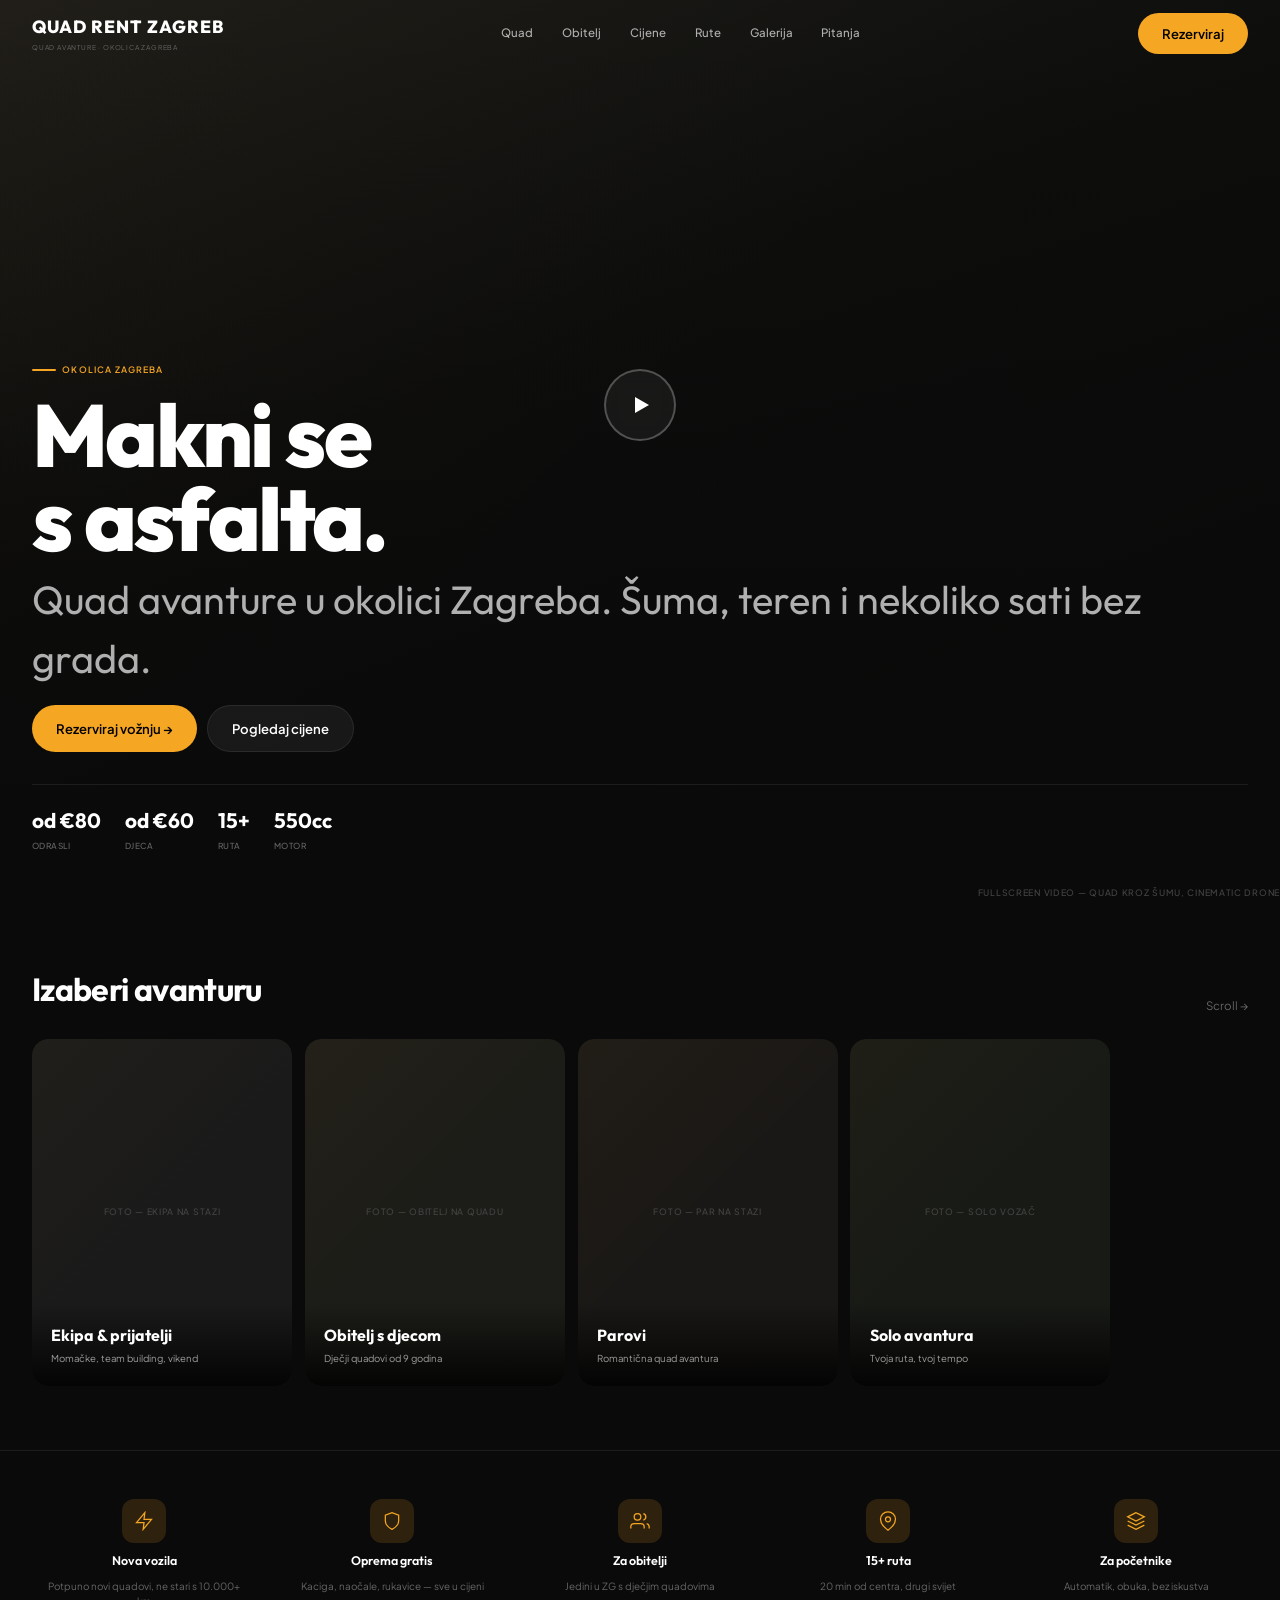
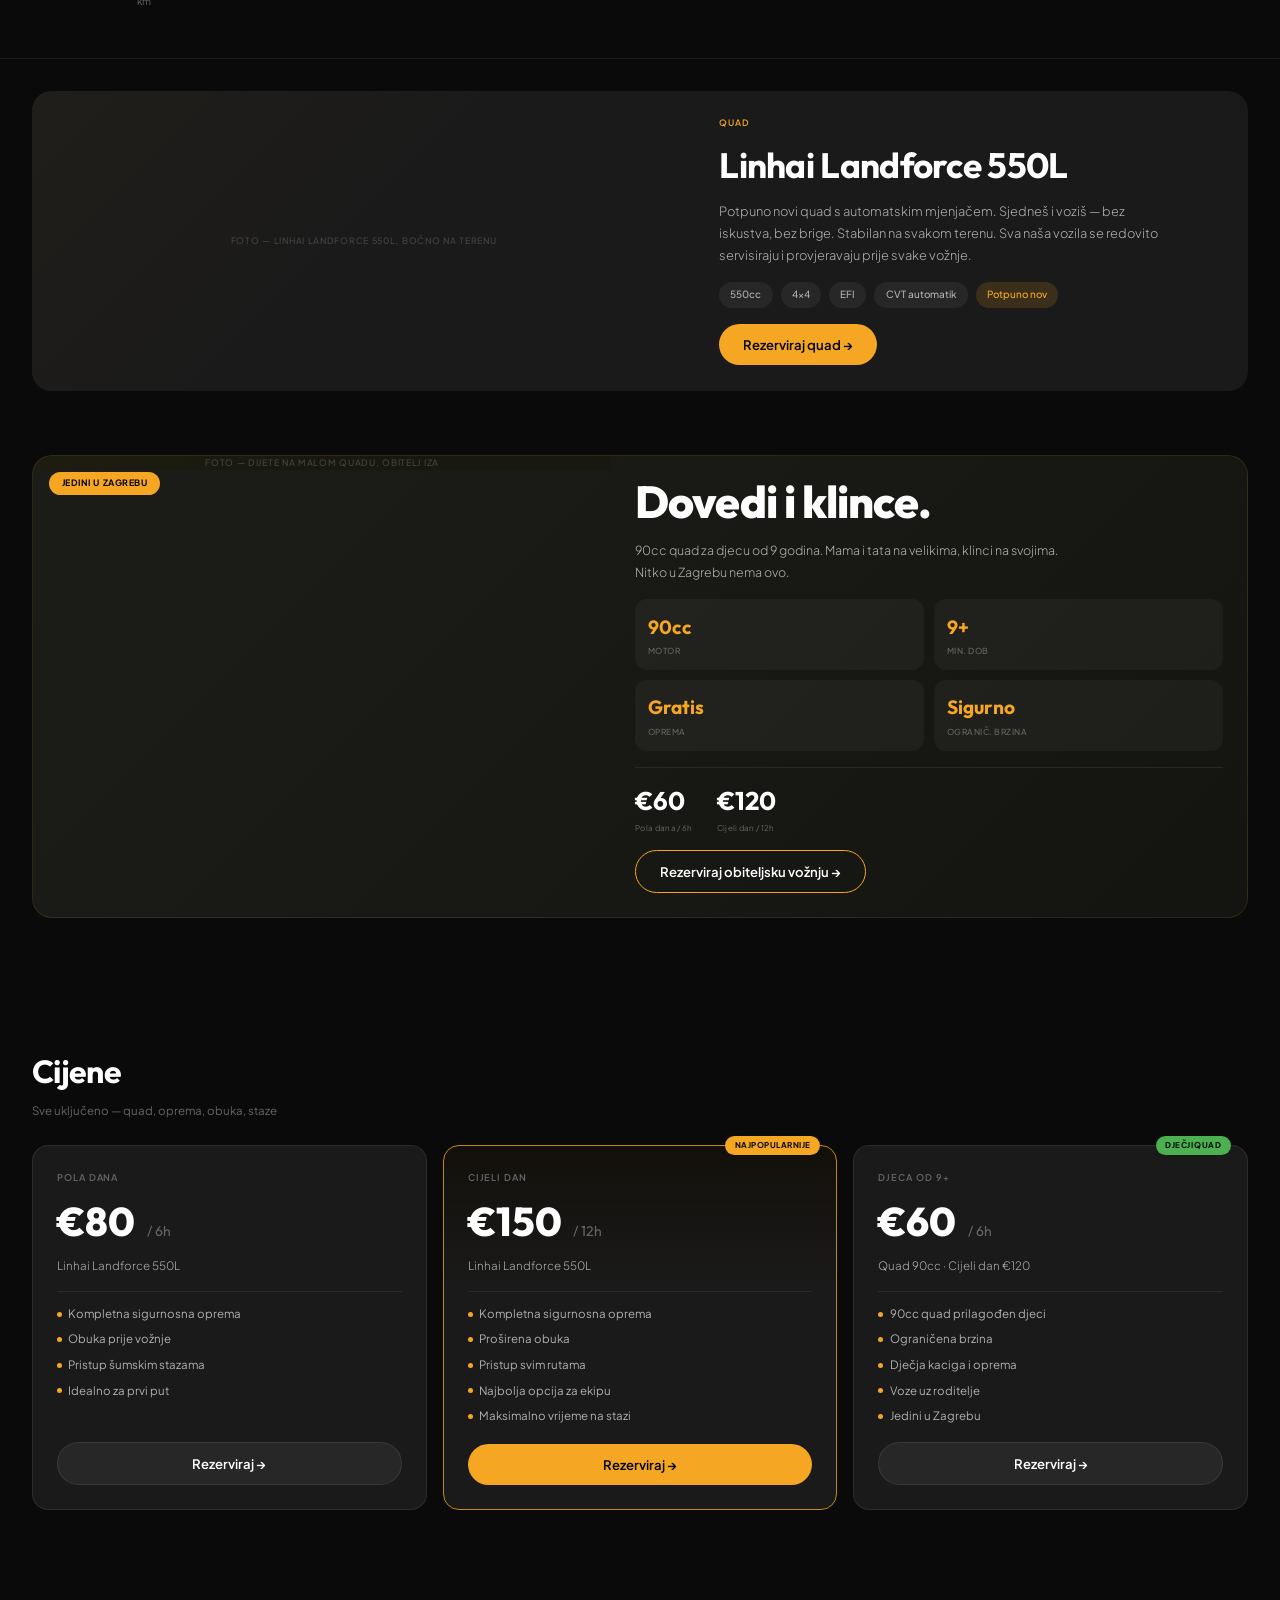
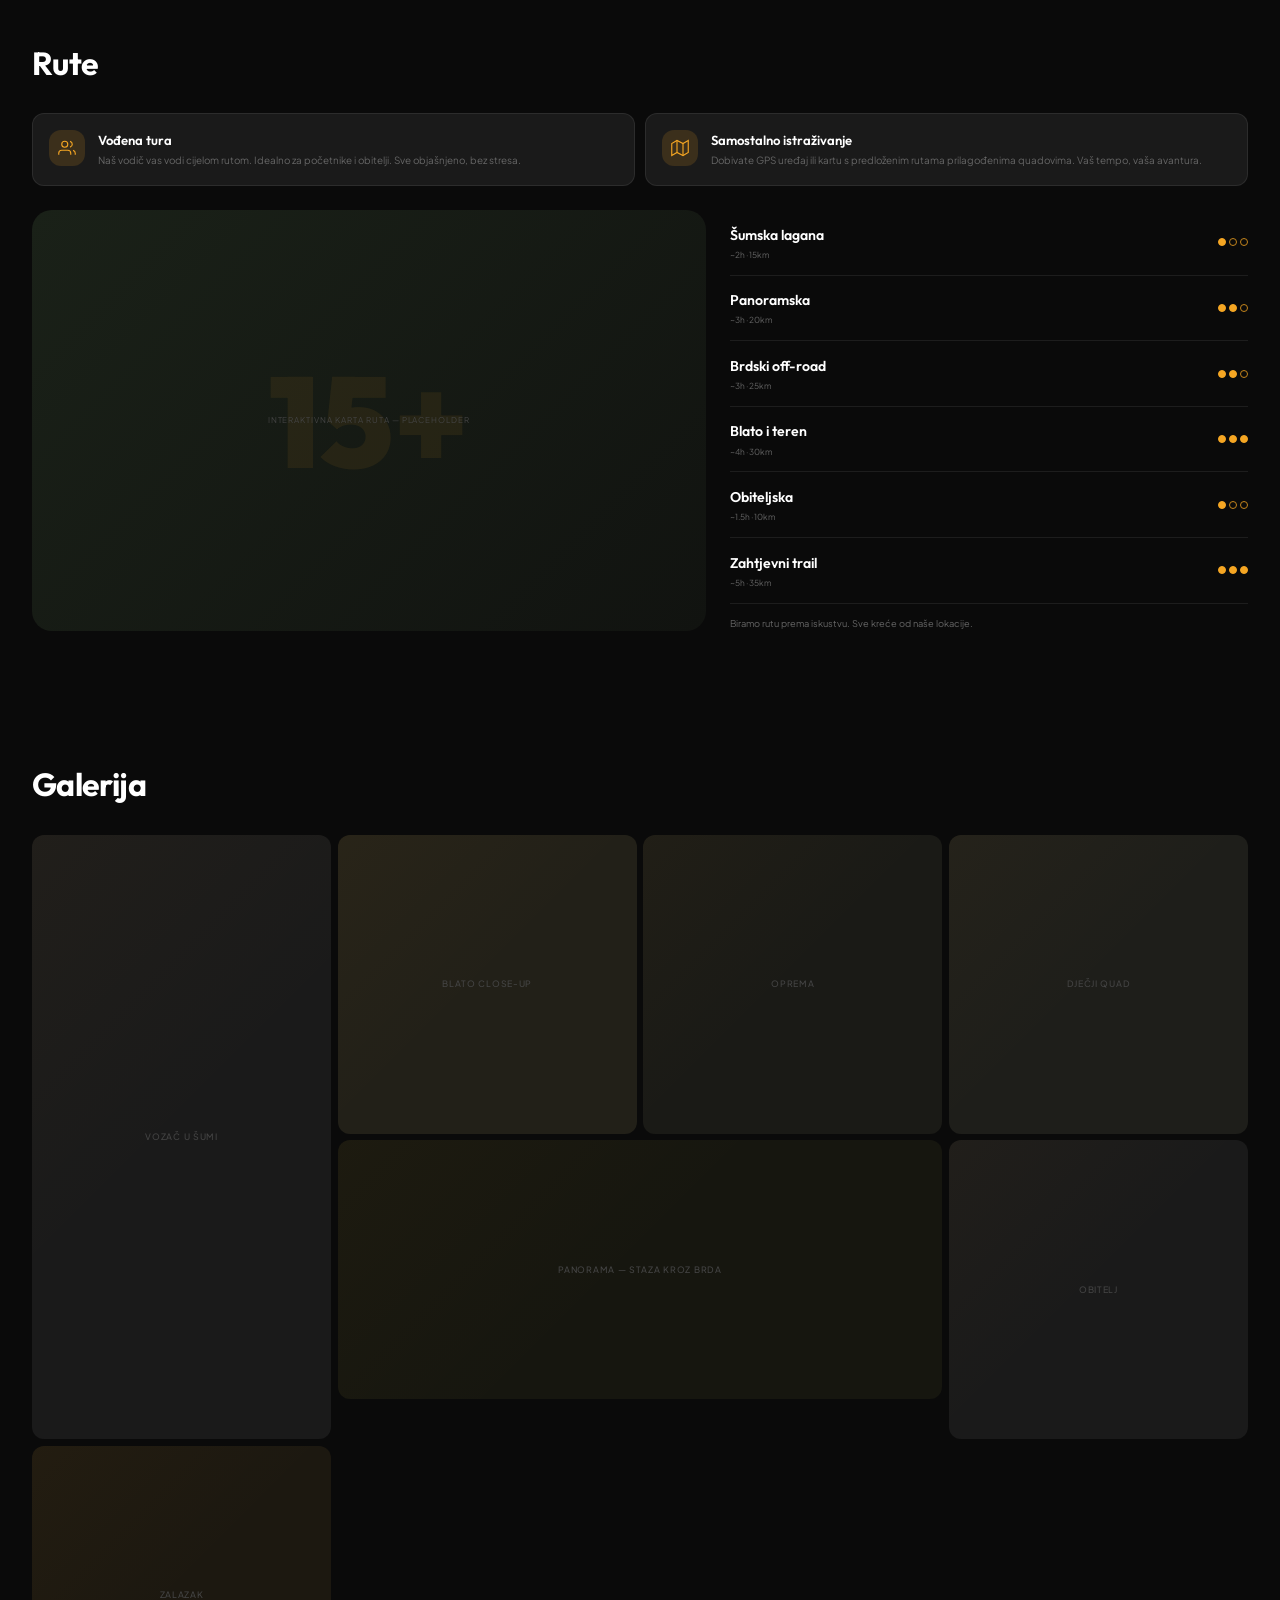
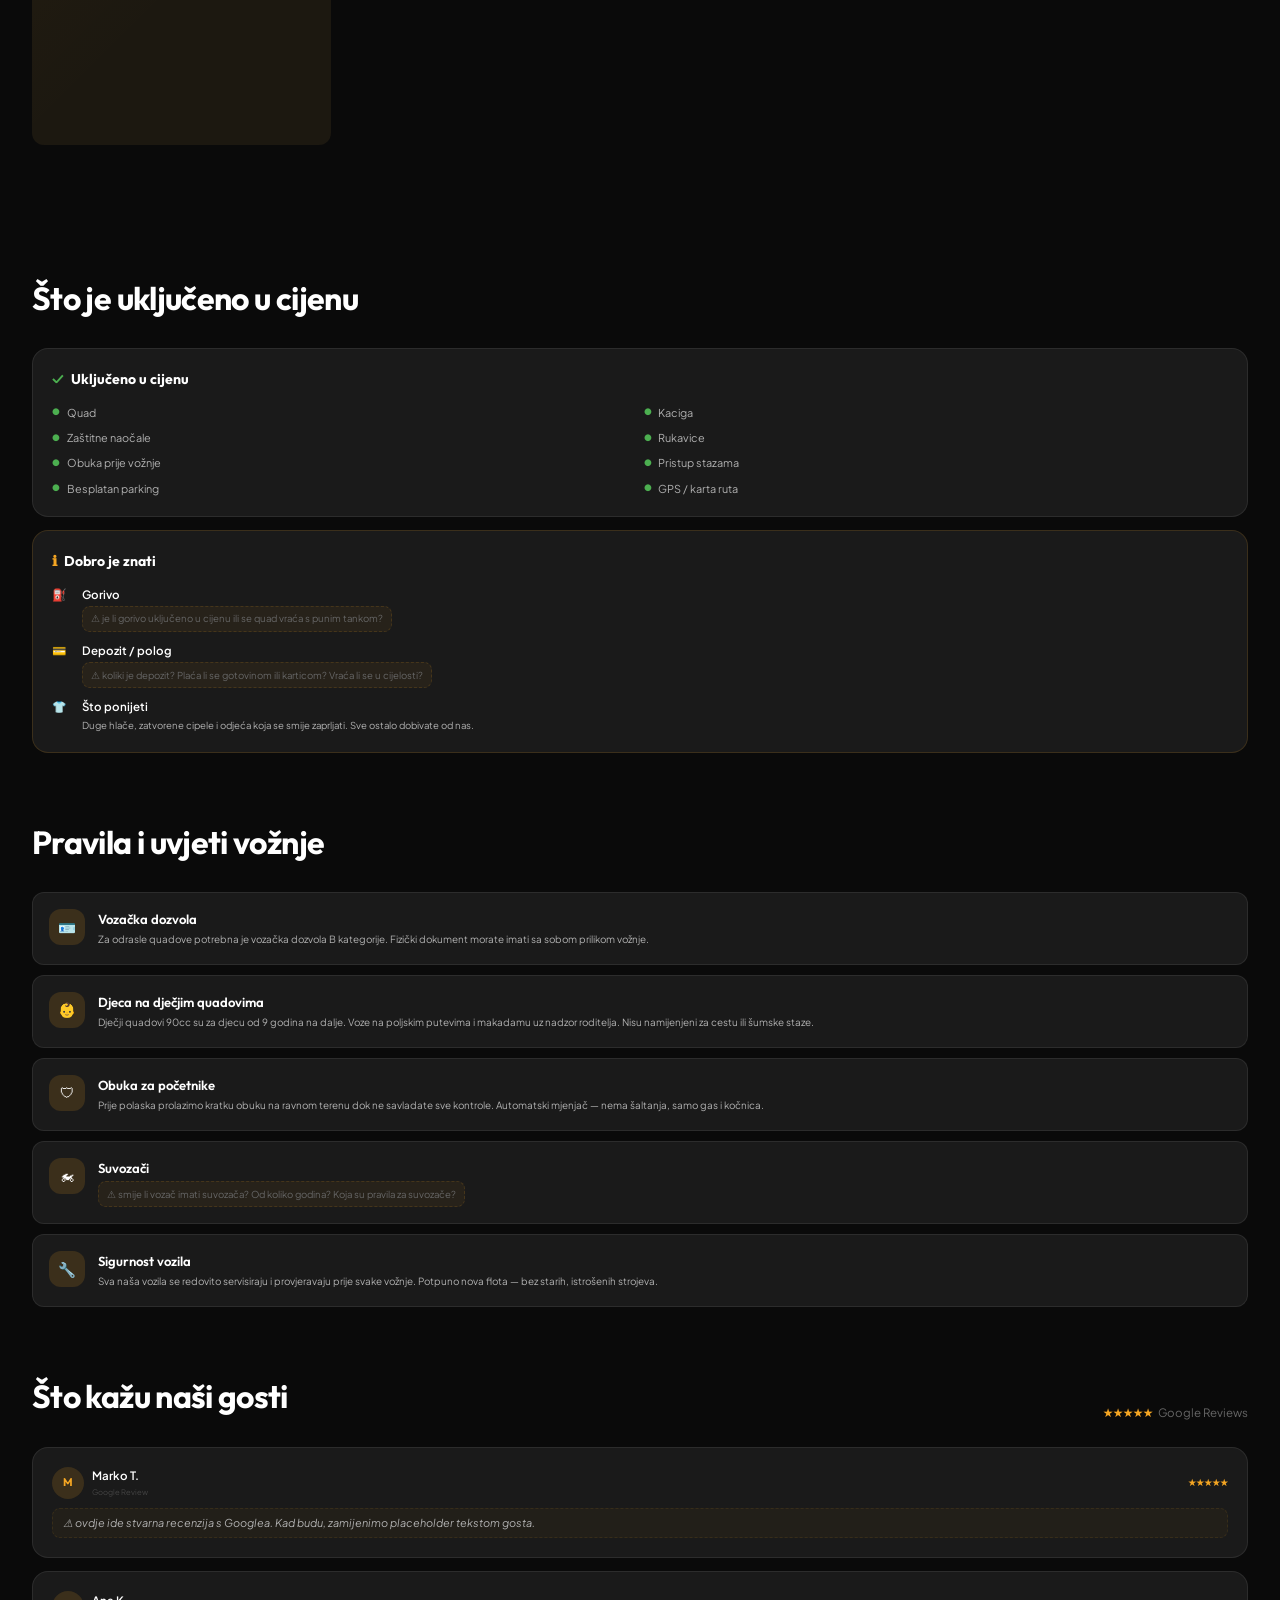
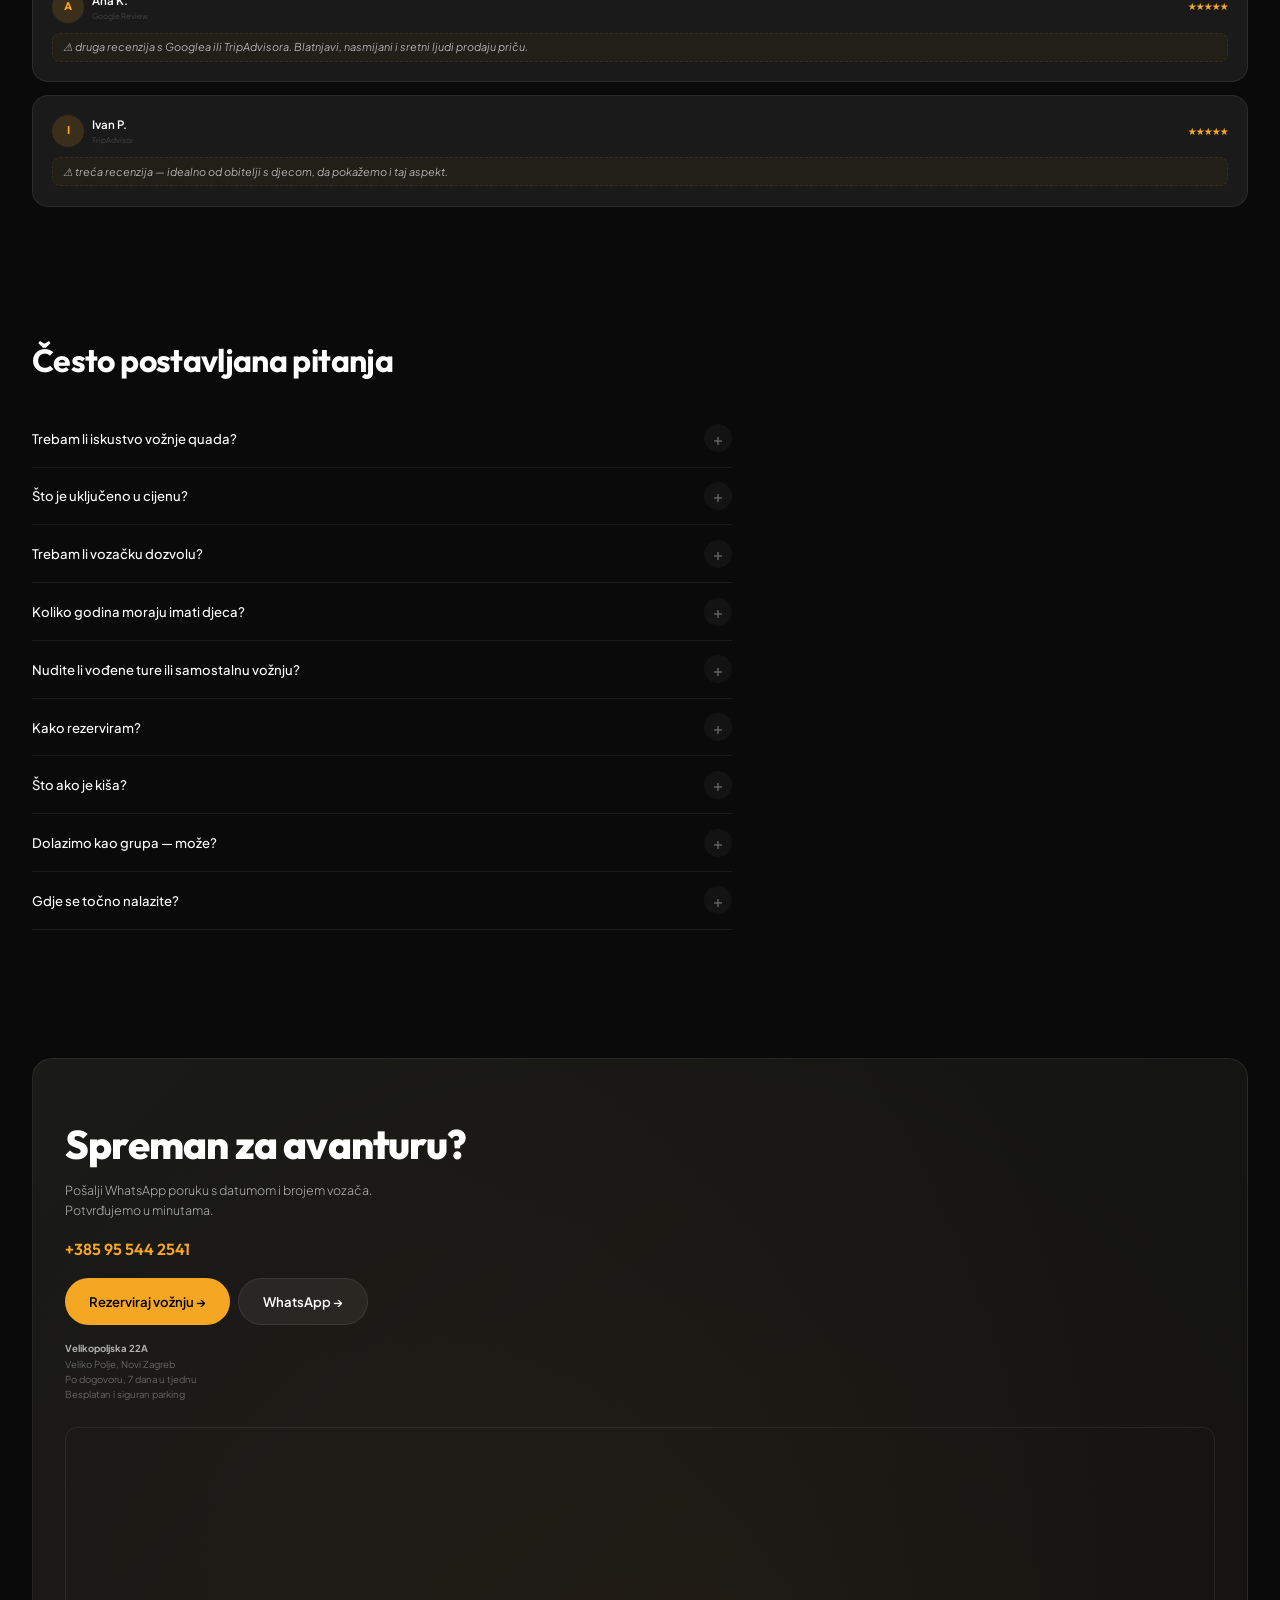
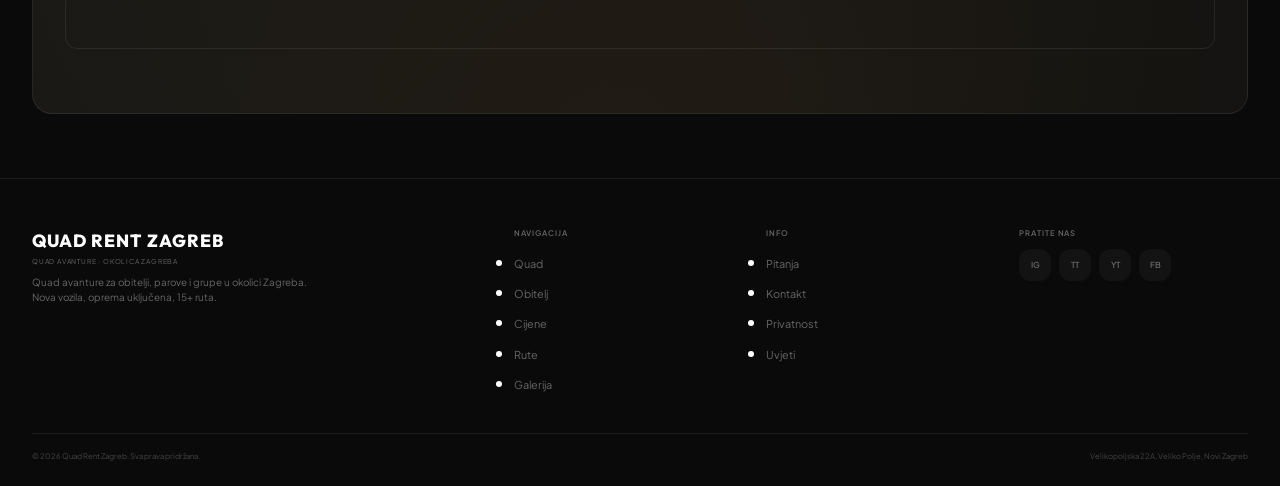
==== index.html @ c733575a "Rename quad_rent_zagreb_wireframe2.html to index.html" ====
<!DOCTYPE html>
<html lang="hr">
<head>
<meta charset="UTF-8">
<meta name="viewport" content="width=device-width, initial-scale=1.0">
<meta name="description" content="Quad avanture za obitelji, parove i grupe u okolici Zagreba. Nova vozila, oprema uključena, 15+ ruta.">
<title>Quad Rent Zagreb — Quad avanture Zagreb</title>
<style>
@import url('https://fonts.googleapis.com/css2?family=Plus+Jakarta+Sans:wght@300;400;500;600;700;800&family=Outfit:wght@300;400;500;600;700;800;900&display=swap');

*,*::before,*::after{margin:0;padding:0;box-sizing:border-box}

:root {
  /* Polaris Adventures-inspired palette */
  --bg-primary: #0a0a0a;
  --bg-secondary: #111111;
  --bg-card: #1a1a1a;
  --bg-card-hover: #222222;
  --bg-elevated: #252525;
  
  --text-primary: #ffffff;
  --text-secondary: #b0b0b0;
  --text-muted: #666666;
  --text-dim: #444444;
  
  /* Yellow/Amber accent like Polaris */
  --accent: #F5A623;
  --accent-hover: #FFBA42;
  --accent-dim: #c4851c;
  --accent-glow: rgba(245,166,35,0.15);
  
  --success: #4CAF50;
  --border: rgba(255,255,255,0.08);
  --border-hover: rgba(255,255,255,0.15);
  
  --radius-sm: 8px;
  --radius-md: 12px;
  --radius-lg: 16px;
  --radius-xl: 20px;
  --radius-full: 9999px;
  
  --font-display: 'Outfit', sans-serif;
  --font-body: 'Plus Jakarta Sans', sans-serif;
  
  --max-w: 1280px;
  --gutter: 1rem;
}

html { scroll-behavior: smooth; overflow-x: hidden; }

body {
  font-family: var(--font-body);
  background: var(--bg-primary);
  color: var(--text-primary);
  line-height: 1.6;
  overflow-x: hidden;
  -webkit-font-smoothing: antialiased;
}

img { max-width: 100%; display: block; }
a { color: inherit; text-decoration: none; }

.container { max-width: var(--max-w); margin: 0 auto; padding: 0 var(--gutter); }

/* ═══ BUTTONS ═══ */
.btn {
  display: inline-flex;
  align-items: center;
  justify-content: center;
  gap: 0.5rem;
  font-family: var(--font-body);
  font-weight: 600;
  font-size: 0.82rem;
  padding: 0.75rem 1.5rem;
  border-radius: var(--radius-full);
  border: none;
  cursor: pointer;
  transition: all 0.25s cubic-bezier(0.4,0,0.2,1);
  text-decoration: none;
  white-space: nowrap;
}

.btn--accent {
  background: var(--accent);
  color: #000;
}
.btn--accent:hover {
  background: var(--accent-hover);
  box-shadow: 0 8px 32px rgba(245,166,35,0.3);
  transform: translateY(-1px);
}

.btn--ghost {
  background: rgba(255,255,255,0.06);
  color: var(--text-primary);
  border: 1px solid var(--border);
}
.btn--ghost:hover {
  background: rgba(255,255,255,0.1);
  border-color: var(--border-hover);
}

.btn--outline {
  background: transparent;
  color: var(--text-primary);
  border: 1.5px solid var(--accent);
}
.btn--outline:hover {
  background: var(--accent);
  color: #000;
}

.btn svg { width: 16px; height: 16px; }

/* ═══ IMAGE PLACEHOLDERS ═══ */
.ph {
  background: var(--bg-card);
  display: flex;
  align-items: center;
  justify-content: center;
  position: relative;
  overflow: hidden;
}

.ph::before {
  content: '';
  position: absolute;
  inset: 0;
  background: linear-gradient(135deg, rgba(245,166,35,0.03) 0%, transparent 50%);
}

.ph span {
  font-family: var(--font-body);
  font-size: 0.55rem;
  font-weight: 500;
  letter-spacing: 0.08em;
  text-transform: uppercase;
  color: var(--text-dim);
  position: relative;
  z-index: 1;
}

/* ═══ CHIPS / TAGS ═══ */
.chip {
  display: inline-flex;
  align-items: center;
  gap: 0.3rem;
  padding: 0.3rem 0.7rem;
  background: rgba(255,255,255,0.06);
  border-radius: var(--radius-full);
  font-family: var(--font-body);
  font-size: 0.62rem;
  font-weight: 500;
  color: var(--text-secondary);
}

.chip--accent {
  background: var(--accent-glow);
  color: var(--accent);
}

/* ═══════════════════════════════════════
   NAV
   ═══════════════════════════════════════ */
.nav {
  position: fixed;
  top: 0; left: 0; right: 0;
  z-index: 100;
  padding: 0.8rem 0;
  transition: all 0.4s;
}

.nav.scrolled {
  background: rgba(10,10,10,0.88);
  backdrop-filter: blur(24px) saturate(1.4);
  border-bottom: 1px solid var(--border);
}

.nav__inner {
  display: flex;
  justify-content: space-between;
  align-items: center;
}

.nav__logo {
  font-family: var(--font-display);
  font-weight: 800;
  font-size: 1.1rem;
  letter-spacing: 0.06em;
  color: var(--text-primary);
  text-transform: uppercase;
}

.nav__logo small {
  display: block;
  font-family: var(--font-body);
  font-weight: 400;
  font-size: 0.42rem;
  letter-spacing: 0.12em;
  color: var(--text-muted);
  text-transform: uppercase;
  margin-top: 1px;
}

.nav__links {
  display: none;
  gap: 1.8rem;
  align-items: center;
}

.nav__links a {
  font-size: 0.72rem;
  font-weight: 500;
  color: var(--text-secondary);
  transition: color 0.2s;
}

.nav__links a:hover { color: var(--accent); }

.nav__book { display: none; }

.nav__hamburger {
  display: flex;
  flex-direction: column;
  gap: 5px;
  background: none;
  border: none;
  cursor: pointer;
  padding: 4px;
}

.nav__hamburger span {
  width: 22px;
  height: 1.5px;
  background: var(--text-primary);
  transition: all 0.3s;
  border-radius: 2px;
}

/* mobile menu */
.mobile-menu {
  position: fixed;
  inset: 0;
  background: var(--bg-primary);
  z-index: 99;
  display: flex;
  flex-direction: column;
  justify-content: center;
  align-items: center;
  gap: 1.8rem;
  opacity: 0;
  pointer-events: none;
  transition: opacity 0.4s;
}

.mobile-menu.open { opacity: 1; pointer-events: all; }

.mobile-menu a {
  font-family: var(--font-display);
  font-size: 1.5rem;
  font-weight: 600;
  color: var(--text-secondary);
  transition: color 0.2s;
}

.mobile-menu a:hover { color: var(--accent); }

/* ═══════════════════════════════════════
   HERO — full viewport, cinematic
   ═══════════════════════════════════════ */
.hero {
  position: relative;
  height: 100vh;
  height: 100svh;
  display: flex;
  align-items: flex-end;
  overflow: hidden;
}

.hero__bg {
  position: absolute;
  inset: 0;
  background: linear-gradient(160deg, #1a1a18 0%, #0d0d0c 40%, #080808 100%);
}

.hero__bg::after {
  content: '';
  position: absolute;
  inset: 0;
  background: linear-gradient(to top,
    var(--bg-primary) 0%,
    rgba(10,10,10,0.6) 35%,
    rgba(10,10,10,0.15) 60%,
    transparent 100%
  );
}

.hero__bg-label {
  position: absolute;
  top: 50%;
  left: 50%;
  transform: translate(-50%,-50%);
  font-size: 0.45rem;
  letter-spacing: 0.15em;
  text-transform: uppercase;
  color: var(--text-dim);
  z-index: 1;
  text-align: center;
}

/* play overlay */
.hero__play {
  position: absolute;
  top: 45%;
  left: 50%;
  transform: translate(-50%,-50%);
  z-index: 3;
  width: 72px;
  height: 72px;
  border-radius: 50%;
  border: 2px solid rgba(255,255,255,0.25);
  display: flex;
  align-items: center;
  justify-content: center;
  cursor: pointer;
  backdrop-filter: blur(8px);
  background: rgba(255,255,255,0.05);
  transition: all 0.3s;
}

.hero__play:hover {
  border-color: var(--accent);
  background: rgba(245,166,35,0.1);
  transform: translate(-50%,-50%) scale(1.08);
}

.hero__play::after {
  content: '';
  border-left: 14px solid #fff;
  border-top: 8px solid transparent;
  border-bottom: 8px solid transparent;
  margin-left: 3px;
}

.hero__content {
  position: relative;
  z-index: 3;
  padding-bottom: 3rem;
  width: 100%;
}

.hero__overline {
  display: inline-flex;
  align-items: center;
  gap: 0.4rem;
  font-size: 0.55rem;
  font-weight: 600;
  letter-spacing: 0.12em;
  text-transform: uppercase;
  color: var(--accent);
  margin-bottom: 1rem;
}

.hero__overline::before {
  content: '';
  width: 24px;
  height: 2px;
  background: var(--accent);
  border-radius: 2px;
}

.hero__headline {
  font-family: var(--font-display);
  font-weight: 800;
  font-size: clamp(2.5rem, 7vw, 5.5rem);
  line-height: 0.95;
  letter-spacing: -0.03em;
  color: var(--text-primary);
  margin-bottom: 1rem;
}

.hero__headline span {
  display: block;
  color: var(--text-secondary);
  font-weight: 400;
  font-size: 0.45em;
  letter-spacing: 0;
  line-height: 1.5;
  margin-top: 0.6rem;
}

.hero__actions {
  display: flex;
  flex-wrap: wrap;
  gap: 0.6rem;
  margin-bottom: 2rem;
}

/* hero quick stats */
.hero__stats {
  display: flex;
  gap: 1.5rem;
  flex-wrap: wrap;
  padding-top: 1.2rem;
  border-top: 1px solid var(--border);
}

.hero__stat { display: flex; flex-direction: column; gap: 0.1rem; }

.hero__stat-val {
  font-family: var(--font-display);
  font-weight: 700;
  font-size: 1.3rem;
  color: var(--text-primary);
}

.hero__stat-label {
  font-size: 0.52rem;
  font-weight: 500;
  letter-spacing: 0.06em;
  text-transform: uppercase;
  color: var(--text-muted);
}

/* ═══════════════════════════════════════
   CATEGORIES — scrollable cards (Polaris style)
   ═══════════════════════════════════════ */
.categories {
  padding: 4rem 0 3rem;
  overflow: hidden;
}

.section-header {
  display: flex;
  justify-content: space-between;
  align-items: flex-end;
  margin-bottom: 1.5rem;
  flex-wrap: wrap;
  gap: 0.5rem;
}

.section-title {
  font-family: var(--font-display);
  font-weight: 700;
  font-size: clamp(1.3rem, 3.5vw, 2rem);
  letter-spacing: -0.02em;
}

.section-sub {
  font-size: 0.72rem;
  color: var(--text-muted);
  font-weight: 400;
}

.cat-scroll {
  display: flex;
  gap: 0.8rem;
  overflow-x: auto;
  padding-bottom: 1rem;
  scroll-snap-type: x mandatory;
  -webkit-overflow-scrolling: touch;
  scrollbar-width: none;
}

.cat-scroll::-webkit-scrollbar { display: none; }

.cat-card {
  flex: 0 0 260px;
  scroll-snap-align: start;
  border-radius: var(--radius-lg);
  overflow: hidden;
  position: relative;
  cursor: pointer;
  transition: transform 0.3s;
}

.cat-card:hover { transform: translateY(-4px); }

.cat-card__img {
  aspect-ratio: 3/4;
  border-radius: var(--radius-lg);
}

.cat-card__overlay {
  position: absolute;
  bottom: 0;
  left: 0;
  right: 0;
  padding: 1.2rem;
  background: linear-gradient(to top, rgba(0,0,0,0.85) 0%, transparent 100%);
  border-radius: 0 0 var(--radius-lg) var(--radius-lg);
}

.cat-card__title {
  font-family: var(--font-display);
  font-weight: 700;
  font-size: 1rem;
  color: #fff;
  margin-bottom: 0.2rem;
}

.cat-card__desc {
  font-size: 0.6rem;
  color: rgba(255,255,255,0.6);
  font-weight: 400;
}

/* ═══════════════════════════════════════
   FEATURED — big card spotlight
   ═══════════════════════════════════════ */
.featured {
  padding: 2rem 0 4rem;
}

.featured__card {
  border-radius: var(--radius-xl);
  overflow: hidden;
  background: var(--bg-card);
  display: grid;
  grid-template-columns: 1fr;
}

.featured__img {
  aspect-ratio: 16/10;
  min-height: 280px;
}

.featured__body {
  padding: 1.5rem;
  display: flex;
  flex-direction: column;
  gap: 1rem;
  justify-content: center;
}

.featured__overline {
  font-size: 0.55rem;
  font-weight: 600;
  letter-spacing: 0.1em;
  text-transform: uppercase;
  color: var(--accent);
}

.featured__title {
  font-family: var(--font-display);
  font-weight: 700;
  font-size: clamp(1.4rem, 3.5vw, 2.2rem);
  line-height: 1.1;
  letter-spacing: -0.02em;
}

.featured__desc {
  font-size: 0.8rem;
  color: var(--text-secondary);
  font-weight: 300;
  line-height: 1.7;
  max-width: 460px;
}

.featured__specs {
  display: flex;
  gap: 0.5rem;
  flex-wrap: wrap;
}

/* ═══════════════════════════════════════
   KIDS — highlighted dark card
   ═══════════════════════════════════════ */
.kids {
  padding: 0 0 4rem;
}

.kids__card {
  border-radius: var(--radius-xl);
  overflow: hidden;
  background: linear-gradient(135deg, #1c1c18 0%, #141410 100%);
  border: 1px solid rgba(245,166,35,0.12);
  display: grid;
  grid-template-columns: 1fr;
  position: relative;
}

.kids__badge {
  position: absolute;
  top: 1rem;
  left: 1rem;
  z-index: 5;
  background: var(--accent);
  color: #000;
  font-family: var(--font-body);
  font-size: 0.55rem;
  font-weight: 700;
  letter-spacing: 0.06em;
  padding: 0.3rem 0.8rem;
  border-radius: var(--radius-full);
  text-transform: uppercase;
}

.kids__img {
  aspect-ratio: 16/10;
  min-height: 260px;
}

.kids__body {
  padding: 1.5rem;
  display: flex;
  flex-direction: column;
  gap: 1rem;
}

.kids__title {
  font-family: var(--font-display);
  font-weight: 800;
  font-size: clamp(1.6rem, 4.5vw, 2.8rem);
  line-height: 1;
  letter-spacing: -0.02em;
}

.kids__sub {
  font-size: 0.78rem;
  color: var(--text-secondary);
  font-weight: 300;
  line-height: 1.7;
  max-width: 440px;
}

.kids__info-grid {
  display: grid;
  grid-template-columns: repeat(2, 1fr);
  gap: 0.6rem;
}

.kids__info-item {
  background: rgba(255,255,255,0.04);
  border-radius: var(--radius-md);
  padding: 0.8rem;
  display: flex;
  flex-direction: column;
  gap: 0.1rem;
}

.kids__info-val {
  font-family: var(--font-display);
  font-weight: 700;
  font-size: 1.2rem;
  color: var(--accent);
}

.kids__info-label {
  font-size: 0.52rem;
  font-weight: 500;
  color: var(--text-muted);
  text-transform: uppercase;
  letter-spacing: 0.06em;
}

.kids__prices {
  display: flex;
  gap: 1.5rem;
  flex-wrap: wrap;
  padding-top: 0.8rem;
  border-top: 1px solid var(--border);
}

.kids__price { display: flex; flex-direction: column; }
.kids__price-val { font-family: var(--font-display); font-weight: 700; font-size: 1.6rem; }
.kids__price-label { font-size: 0.5rem; color: var(--text-muted); letter-spacing: 0.04em; }

/* ═══════════════════════════════════════
   PRICING — clean cards
   ═══════════════════════════════════════ */
.pricing {
  padding: 4rem 0;
}

.pricing__grid {
  display: grid;
  grid-template-columns: 1fr;
  gap: 1rem;
}

.pricing__card {
  background: var(--bg-card);
  border-radius: var(--radius-lg);
  padding: 1.5rem;
  border: 1px solid var(--border);
  transition: border-color 0.3s;
  position: relative;
  display: flex;
  flex-direction: column;
  gap: 1rem;
}

.pricing__card:hover { border-color: var(--border-hover); }

.pricing__card--pop {
  border-color: var(--accent-dim);
  background: linear-gradient(180deg, rgba(245,166,35,0.04) 0%, var(--bg-card) 40%);
}

.pricing__card-badge {
  position: absolute;
  top: -0.6rem;
  right: 1rem;
  background: var(--accent);
  color: #000;
  font-size: 0.5rem;
  font-weight: 700;
  letter-spacing: 0.06em;
  text-transform: uppercase;
  padding: 0.2rem 0.6rem;
  border-radius: var(--radius-full);
}

.pricing__card-type {
  font-size: 0.58rem;
  font-weight: 600;
  letter-spacing: 0.1em;
  text-transform: uppercase;
  color: var(--text-muted);
}

.pricing__card-price {
  font-family: var(--font-display);
  font-weight: 800;
  font-size: 2.5rem;
  line-height: 1;
  color: var(--text-primary);
}

.pricing__card-price small {
  font-size: 0.35em;
  font-weight: 400;
  color: var(--text-muted);
  margin-left: 0.3rem;
}

.pricing__card-duration {
  font-size: 0.72rem;
  color: var(--text-secondary);
  font-weight: 300;
}

.pricing__card-features {
  display: flex;
  flex-direction: column;
  gap: 0.45rem;
  padding-top: 0.8rem;
  border-top: 1px solid var(--border);
  flex: 1;
}

.pricing__card-features li {
  display: flex;
  align-items: center;
  gap: 0.4rem;
  font-size: 0.72rem;
  color: var(--text-secondary);
  font-weight: 400;
  list-style: none;
}

.pricing__card-features li::before {
  content: '';
  width: 5px;
  height: 5px;
  background: var(--accent);
  border-radius: 50%;
  flex-shrink: 0;
}

.pricing__card .btn { margin-top: auto; }

/* ═══════════════════════════════════════
   ROUTES
   ═══════════════════════════════════════ */
.routes {
  padding: 4rem 0;
}

.routes__layout {
  display: grid;
  grid-template-columns: 1fr;
  gap: 1.5rem;
}

.routes__map {
  border-radius: var(--radius-xl);
  overflow: hidden;
  min-height: 300px;
  position: relative;
  background: linear-gradient(135deg, #1a2118 0%, #111310 100%);
  display: flex;
  align-items: center;
  justify-content: center;
  flex-direction: column;
  gap: 0.5rem;
}

.routes__map-big {
  font-family: var(--font-display);
  font-weight: 900;
  font-size: clamp(4rem, 14vw, 8rem);
  color: rgba(245,166,35,0.08);
  line-height: 1;
  position: absolute;
  z-index: 0;
}

.routes__map span {
  position: relative;
  z-index: 1;
  font-size: 0.5rem;
  letter-spacing: 0.12em;
  text-transform: uppercase;
  color: var(--text-dim);
}

.routes__list {
  display: flex;
  flex-direction: column;
  gap: 0;
}

.route-row {
  display: flex;
  justify-content: space-between;
  align-items: center;
  padding: 0.85rem 0;
  border-bottom: 1px solid var(--border);
  gap: 0.5rem;
  transition: background 0.2s;
  cursor: pointer;
}

.route-row:hover { background: rgba(255,255,255,0.02); }

.route-row__left { display: flex; flex-direction: column; gap: 0.1rem; }
.route-row__name { font-family: var(--font-display); font-weight: 600; font-size: 0.88rem; }
.route-row__meta { font-size: 0.52rem; color: var(--text-muted); }
.route-row__diff { display: flex; gap: 3px; }
.route-row__diff i {
  width: 8px; height: 8px;
  border-radius: 50%;
  border: 1.5px solid var(--accent-dim);
  font-style: normal;
}
.route-row__diff i.f { background: var(--accent); border-color: var(--accent); }

/* ═══════════════════════════════════════
   GALLERY — masonry-ish grid
   ═══════════════════════════════════════ */
.gallery {
  padding: 4rem 0;
}

.gallery__grid {
  display: grid;
  grid-template-columns: 1fr 1fr;
  gap: 0.4rem;
}

.gallery__item {
  border-radius: var(--radius-md);
  overflow: hidden;
  aspect-ratio: 1;
  position: relative;
  cursor: pointer;
  transition: opacity 0.3s;
}

.gallery__item:hover { opacity: 0.85; }
.gallery__item--tall { grid-row: span 2; aspect-ratio: auto; }
.gallery__item--wide { grid-column: span 2; aspect-ratio: 21/9; }

/* ═══════════════════════════════════════
   TRUST BAR — horizontal icons
   ═══════════════════════════════════════ */
.trust-bar {
  padding: 3rem 0;
  border-top: 1px solid var(--border);
  border-bottom: 1px solid var(--border);
}

.trust-bar__grid {
  display: grid;
  grid-template-columns: repeat(2, 1fr);
  gap: 1.5rem;
}

.trust-bar__item {
  display: flex;
  flex-direction: column;
  align-items: center;
  text-align: center;
  gap: 0.5rem;
}

.trust-bar__icon {
  width: 44px;
  height: 44px;
  border-radius: var(--radius-md);
  background: var(--accent-glow);
  display: flex;
  align-items: center;
  justify-content: center;
  color: var(--accent);
}

.trust-bar__icon svg { width: 20px; height: 20px; }

.trust-bar__title {
  font-family: var(--font-display);
  font-weight: 600;
  font-size: 0.78rem;
}

.trust-bar__text {
  font-size: 0.62rem;
  color: var(--text-muted);
  line-height: 1.55;
  max-width: 200px;
}

/* ═══════════════════════════════════════
   FAQ
   ═══════════════════════════════════════ */
.faq {
  padding: 4rem 0;
}

.faq__list { max-width: 700px; }

.faq__item {
  border-bottom: 1px solid var(--border);
}

.faq__q {
  width: 100%;
  display: flex;
  justify-content: space-between;
  align-items: center;
  padding: 0.9rem 0;
  background: none;
  border: none;
  cursor: pointer;
  font-family: var(--font-body);
  font-size: 0.82rem;
  font-weight: 500;
  color: var(--text-primary);
  text-align: left;
  gap: 0.5rem;
}

.faq__q:hover { color: var(--accent); }

.faq__toggle {
  width: 28px;
  height: 28px;
  border-radius: 50%;
  background: rgba(255,255,255,0.04);
  display: flex;
  align-items: center;
  justify-content: center;
  flex-shrink: 0;
  font-size: 1rem;
  color: var(--text-muted);
  transition: all 0.3s;
}

.faq__item.open .faq__toggle {
  background: var(--accent-glow);
  color: var(--accent);
  transform: rotate(45deg);
}

.faq__a {
  max-height: 0;
  overflow: hidden;
  transition: max-height 0.4s ease;
}

.faq__item.open .faq__a { max-height: 250px; }

.faq__a p {
  font-size: 0.74rem;
  color: var(--text-secondary);
  line-height: 1.7;
  font-weight: 300;
  padding-bottom: 0.8rem;
  max-width: 550px;
}

/* ═══════════════════════════════════════
   CTA BANNER
   ═══════════════════════════════════════ */
.cta-banner {
  padding: 4rem 0;
}

.cta-banner__card {
  background: linear-gradient(135deg, #1a1a18, #111);
  border-radius: var(--radius-xl);
  padding: 2.5rem 1.5rem;
  text-align: center;
  display: flex;
  flex-direction: column;
  align-items: center;
  gap: 1rem;
  border: 1px solid var(--border);
  position: relative;
  overflow: hidden;
}

.cta-banner__card::before {
  content: '';
  position: absolute;
  top: -50%;
  left: -50%;
  width: 200%;
  height: 200%;
  background: radial-gradient(circle at 50% 80%, rgba(245,166,35,0.06) 0%, transparent 50%);
  pointer-events: none;
}

.cta-banner__title {
  font-family: var(--font-display);
  font-weight: 800;
  font-size: clamp(1.6rem, 4.5vw, 2.5rem);
  line-height: 1.05;
  letter-spacing: -0.02em;
  position: relative;
}

.cta-banner__sub {
  font-size: 0.78rem;
  color: var(--text-secondary);
  font-weight: 300;
  max-width: 380px;
  position: relative;
}

.cta-banner__phone {
  font-family: var(--font-display);
  font-weight: 600;
  font-size: 1rem;
  color: var(--accent);
  position: relative;
}

/* ═══════════════════════════════════════
   FOOTER
   ═══════════════════════════════════════ */
.footer {
  padding: 3rem 0 1.5rem;
  border-top: 1px solid var(--border);
}

.footer__top {
  display: grid;
  grid-template-columns: 1fr 1fr;
  gap: 1.5rem;
  margin-bottom: 2rem;
}

.footer__brand {
  grid-column: 1 / -1;
  margin-bottom: 0.5rem;
}

.footer__brand p {
  font-size: 0.62rem;
  color: var(--text-muted);
  line-height: 1.6;
  max-width: 280px;
  margin-top: 0.5rem;
}

.footer__col-title {
  font-size: 0.48rem;
  font-weight: 600;
  letter-spacing: 0.12em;
  text-transform: uppercase;
  color: var(--text-muted);
  margin-bottom: 0.6rem;
}

.footer__links li { margin-bottom: 0.3rem; }
.footer__links a { font-size: 0.68rem; color: var(--text-muted); transition: color 0.2s; }
.footer__links a:hover { color: var(--accent); }

.footer__bottom {
  padding-top: 1rem;
  border-top: 1px solid var(--border);
  display: flex;
  justify-content: space-between;
  align-items: center;
  flex-wrap: wrap;
  gap: 0.4rem;
}

.footer__bottom p { font-size: 0.48rem; color: var(--text-dim); }

.footer__socials { display: flex; gap: 0.5rem; }
.footer__socials a {
  width: 32px;
  height: 32px;
  border-radius: var(--radius-md);
  background: rgba(255,255,255,0.04);
  display: flex;
  align-items: center;
  justify-content: center;
  font-size: 0.52rem;
  color: var(--text-muted);
  font-weight: 600;
  transition: all 0.2s;
}
.footer__socials a:hover { background: var(--accent-glow); color: var(--accent); }

/* ═══════════════════════════════════════
   RESPONSIVE
   ═══════════════════════════════════════ */
@media (min-width: 640px) {
  :root { --gutter: 1.5rem; }
  .trust-bar__grid { grid-template-columns: repeat(4, 1fr); }
  .pricing__grid { grid-template-columns: repeat(2, 1fr); }
  .gallery__grid { grid-template-columns: repeat(3, 1fr); }
  .footer__top { grid-template-columns: 2fr 1fr 1fr; }
  .footer__brand { grid-column: auto; }
}

@media (min-width: 960px) {
  :root { --gutter: 2rem; }
  .nav__links { display: flex; }
  .nav__book { display: inline-flex; }
  .nav__hamburger { display: none; }
  .featured__card { grid-template-columns: 1.2fr 1fr; }
  .featured__img { min-height: 400px; aspect-ratio: auto; }
  .kids__card { grid-template-columns: 1fr 1.1fr; }
  .kids__img { min-height: auto; aspect-ratio: auto; }
  .pricing__grid { grid-template-columns: repeat(3, 1fr); }
  .routes__layout { grid-template-columns: 1.3fr 1fr; }
  .gallery__grid { grid-template-columns: repeat(4, 1fr); }
  .footer__top { grid-template-columns: 2fr 1fr 1fr 1fr; }
  .trust-bar__grid { grid-template-columns: repeat(5, 1fr); }
  .cta-banner__card { padding: 4rem 2rem; }
  .cta-banner__card > div { grid-template-columns: 1fr 1fr; }
  #reviews-grid { grid-template-columns: repeat(3, 1fr); }
  .routes__options { grid-template-columns: 1fr 1fr !important; }
}

/* ═══════════════════════════════════════
   BOOKING MODAL
   ═══════════════════════════════════════ */
.modal-overlay {
  position: fixed;
  inset: 0;
  z-index: 200;
  background: rgba(0,0,0,0.7);
  backdrop-filter: blur(8px);
  display: flex;
  align-items: center;
  justify-content: center;
  padding: 1rem;
  opacity: 0;
  pointer-events: none;
  transition: opacity 0.35s;
}
.modal-overlay.open { opacity: 1; pointer-events: all; }

.modal {
  background: var(--bg-secondary);
  border: 1px solid var(--border);
  border-radius: var(--radius-xl);
  width: 100%;
  max-width: 440px;
  max-height: 90vh;
  overflow-y: auto;
  padding: 1.5rem;
  position: relative;
  transform: translateY(20px) scale(0.97);
  transition: transform 0.35s cubic-bezier(0.4,0,0.2,1);
}
.modal-overlay.open .modal { transform: translateY(0) scale(1); }

.modal__close {
  position: absolute;
  top: 1rem;
  right: 1rem;
  width: 32px;
  height: 32px;
  border-radius: 50%;
  background: rgba(255,255,255,0.06);
  border: none;
  color: var(--text-muted);
  font-size: 1.1rem;
  cursor: pointer;
  display: flex;
  align-items: center;
  justify-content: center;
  transition: all 0.2s;
}
.modal__close:hover { background: rgba(255,255,255,0.1); color: var(--text-primary); }

.modal__title {
  font-family: var(--font-display);
  font-weight: 700;
  font-size: 1.2rem;
  margin-bottom: 0.3rem;
}

.modal__sub {
  font-size: 0.68rem;
  color: var(--text-muted);
  margin-bottom: 1.2rem;
}

.modal__group {
  margin-bottom: 1rem;
}

.modal__label {
  display: block;
  font-size: 0.6rem;
  font-weight: 600;
  letter-spacing: 0.06em;
  text-transform: uppercase;
  color: var(--text-muted);
  margin-bottom: 0.4rem;
}

/* Toggle buttons for type/duration */
.modal__toggle {
  display: grid;
  grid-template-columns: 1fr 1fr;
  gap: 0.4rem;
}

.modal__toggle-btn {
  padding: 0.65rem 0.5rem;
  background: rgba(255,255,255,0.04);
  border: 1.5px solid var(--border);
  border-radius: var(--radius-md);
  font-family: var(--font-body);
  font-size: 0.72rem;
  font-weight: 500;
  color: var(--text-secondary);
  cursor: pointer;
  transition: all 0.2s;
  text-align: center;
}

.modal__toggle-btn:hover { border-color: var(--border-hover); }

.modal__toggle-btn.active {
  border-color: var(--accent);
  background: var(--accent-glow);
  color: var(--accent);
}

.modal__toggle-btn .toggle-price {
  display: block;
  font-family: var(--font-display);
  font-weight: 700;
  font-size: 1rem;
  margin-top: 0.15rem;
  color: var(--text-primary);
}

.modal__toggle-btn.active .toggle-price { color: var(--accent); }

/* inputs */
.modal__input {
  width: 100%;
  padding: 0.65rem 0.8rem;
  background: rgba(255,255,255,0.04);
  border: 1.5px solid var(--border);
  border-radius: var(--radius-md);
  font-family: var(--font-body);
  font-size: 0.78rem;
  color: var(--text-primary);
  outline: none;
  transition: border-color 0.2s;
  -webkit-appearance: none;
}

.modal__input:focus { border-color: var(--accent); }
.modal__input::placeholder { color: var(--text-dim); }

/* date input fix */
.modal__input[type="date"] { color-scheme: dark; }

/* stepper for persons */
.modal__stepper {
  display: flex;
  align-items: center;
  gap: 0.6rem;
}

.modal__stepper-btn {
  width: 36px;
  height: 36px;
  border-radius: 50%;
  background: rgba(255,255,255,0.06);
  border: 1.5px solid var(--border);
  color: var(--text-primary);
  font-size: 1.1rem;
  font-weight: 500;
  cursor: pointer;
  display: flex;
  align-items: center;
  justify-content: center;
  transition: all 0.2s;
  font-family: var(--font-body);
}

.modal__stepper-btn:hover { border-color: var(--accent); color: var(--accent); }

.modal__stepper-val {
  font-family: var(--font-display);
  font-weight: 700;
  font-size: 1.2rem;
  min-width: 28px;
  text-align: center;
}

/* summary */
.modal__summary {
  background: rgba(255,255,255,0.03);
  border: 1px solid var(--border);
  border-radius: var(--radius-md);
  padding: 0.8rem;
  margin-bottom: 1rem;
  display: flex;
  flex-direction: column;
  gap: 0.3rem;
}

.modal__summary-row {
  display: flex;
  justify-content: space-between;
  font-size: 0.68rem;
  color: var(--text-secondary);
}

.modal__summary-row span:last-child { font-weight: 600; color: var(--text-primary); }

.modal__summary-total {
  display: flex;
  justify-content: space-between;
  padding-top: 0.4rem;
  border-top: 1px solid var(--border);
  font-size: 0.78rem;
  font-weight: 600;
}

.modal__summary-total span:last-child {
  font-family: var(--font-display);
  font-weight: 800;
  font-size: 1.1rem;
  color: var(--accent);
}

.modal__wa-btn {
  width: 100%;
  padding: 0.85rem;
  font-size: 0.85rem;
}

.modal__wa-btn svg { width: 18px; height: 18px; }

.modal__note {
  text-align: center;
  font-size: 0.52rem;
  color: var(--text-dim);
  margin-top: 0.6rem;
}

/* ═══ SCROLL REVEAL ═══ */
.reveal {
  opacity: 0;
  transform: translateY(24px);
  transition: opacity 0.7s cubic-bezier(0.4,0,0.2,1), transform 0.7s cubic-bezier(0.4,0,0.2,1);
}
.reveal.visible { opacity: 1; transform: translateY(0); }
</style>
</head>
<body>

<!-- MOBILE MENU -->
<div class="mobile-menu" id="mm">
  <a href="#vehicle" onclick="toggleMenu()">Quad</a>
  <a href="#kids" onclick="toggleMenu()">Obitelj</a>
  <a href="#pricing" onclick="toggleMenu()">Cijene</a>
  <a href="#routes" onclick="toggleMenu()">Rute</a>
  <a href="#gallery" onclick="toggleMenu()">Galerija</a>
  <a href="#faq" onclick="toggleMenu()">Pitanja</a>
  <a href="#contact" onclick="toggleMenu()">Kontakt</a>
</div>

<!-- NAV -->
<nav class="nav" id="nav">
  <div class="container nav__inner">
    <a href="#" class="nav__logo">QUAD RENT ZAGREB <small>Quad avanture · okolica Zagreba</small></a>
    <div class="nav__links">
      <a href="#vehicle">Quad</a>
      <a href="#kids">Obitelj</a>
      <a href="#pricing">Cijene</a>
      <a href="#routes">Rute</a>
      <a href="#gallery">Galerija</a>
      <a href="#faq">Pitanja</a>
    </div>
    <button class="btn btn--accent nav__book" onclick="openBooking()">Rezerviraj</button>
    <button class="nav__hamburger" id="hb" onclick="toggleMenu()" aria-label="Menu"><span></span><span></span><span></span></button>
  </div>
</nav>

<!-- HERO -->
<section class="hero">
  <div class="hero__bg ph">
    <span class="hero__bg-label">Fullscreen video — quad kroz šumu, cinematic drone</span>
  </div>
  <div class="hero__play"></div>
  <div class="container hero__content">
    <div class="hero__overline">Okolica Zagreba</div>
    <h1 class="hero__headline">Makni se<br>s asfalta.<span>Quad avanture u okolici Zagreba. Šuma, teren i nekoliko sati bez grada.</span></h1>
    <div class="hero__actions">
      <button class="btn btn--accent" onclick="openBooking()">Rezerviraj vožnju →</button>
      <a href="#pricing" class="btn btn--ghost">Pogledaj cijene</a>
    </div>
    <div class="hero__stats">
      <div class="hero__stat"><div class="hero__stat-val">od €80</div><div class="hero__stat-label">Odrasli</div></div>
      <div class="hero__stat"><div class="hero__stat-val">od €60</div><div class="hero__stat-label">Djeca</div></div>
      <div class="hero__stat"><div class="hero__stat-val">15+</div><div class="hero__stat-label">Ruta</div></div>
      <div class="hero__stat"><div class="hero__stat-val">550cc</div><div class="hero__stat-label">Motor</div></div>
    </div>
  </div>
</section>

<!-- CATEGORIES — scrollable cards -->
<section class="categories reveal">
  <div class="container">
    <div class="section-header">
      <h2 class="section-title">Izaberi avanturu</h2>
      <span class="section-sub">Scroll →</span>
    </div>
  </div>
  <div class="container">
    <div class="cat-scroll">
      <div class="cat-card">
        <div class="cat-card__img ph"><span>Foto — ekipa na stazi</span></div>
        <div class="cat-card__overlay">
          <div class="cat-card__title">Ekipa & prijatelji</div>
          <div class="cat-card__desc">Momačke, team building, vikend</div>
        </div>
      </div>
      <div class="cat-card">
        <div class="cat-card__img ph" style="background:#1c1c18"><span>Foto — obitelj na quadu</span></div>
        <div class="cat-card__overlay">
          <div class="cat-card__title">Obitelj s djecom</div>
          <div class="cat-card__desc">Dječji quadovi od 9 godina</div>
        </div>
      </div>
      <div class="cat-card">
        <div class="cat-card__img ph" style="background:#1a1816"><span>Foto — par na stazi</span></div>
        <div class="cat-card__overlay">
          <div class="cat-card__title">Parovi</div>
          <div class="cat-card__desc">Romantična quad avantura</div>
        </div>
      </div>
      <div class="cat-card">
        <div class="cat-card__img ph" style="background:#181a16"><span>Foto — solo vozač</span></div>
        <div class="cat-card__overlay">
          <div class="cat-card__title">Solo avantura</div>
          <div class="cat-card__desc">Tvoja ruta, tvoj tempo</div>
        </div>
      </div>
    </div>
  </div>
</section>

<!-- TRUST BAR -->
<div class="trust-bar reveal">
  <div class="container">
    <div class="trust-bar__grid">
      <div class="trust-bar__item">
        <div class="trust-bar__icon"><svg viewBox="0 0 24 24" fill="none" stroke="currentColor" stroke-width="1.5"><path d="M13 2L3 14h9l-1 8 10-12h-9l1-8z"/></svg></div>
        <div class="trust-bar__title">Nova vozila</div>
        <div class="trust-bar__text">Potpuno novi quadovi, ne stari s 10.000+ km</div>
      </div>
      <div class="trust-bar__item">
        <div class="trust-bar__icon"><svg viewBox="0 0 24 24" fill="none" stroke="currentColor" stroke-width="1.5"><path d="M12 22s8-4 8-10V5l-8-3-8 3v7c0 6 8 10 8 10z"/></svg></div>
        <div class="trust-bar__title">Oprema gratis</div>
        <div class="trust-bar__text">Kaciga, naočale, rukavice — sve u cijeni</div>
      </div>
      <div class="trust-bar__item">
        <div class="trust-bar__icon"><svg viewBox="0 0 24 24" fill="none" stroke="currentColor" stroke-width="1.5"><path d="M17 21v-2a4 4 0 00-4-4H5a4 4 0 00-4 4v2"/><circle cx="9" cy="7" r="4"/><path d="M23 21v-2a4 4 0 00-3-3.87M16 3.13a4 4 0 010 7.75"/></svg></div>
        <div class="trust-bar__title">Za obitelji</div>
        <div class="trust-bar__text">Jedini u ZG s dječjim quadovima</div>
      </div>
      <div class="trust-bar__item">
        <div class="trust-bar__icon"><svg viewBox="0 0 24 24" fill="none" stroke="currentColor" stroke-width="1.5"><path d="M21 10c0 7-9 13-9 13s-9-6-9-13a9 9 0 0118 0z"/><circle cx="12" cy="10" r="3"/></svg></div>
        <div class="trust-bar__title">15+ ruta</div>
        <div class="trust-bar__text">20 min od centra, drugi svijet</div>
      </div>
      <div class="trust-bar__item">
        <div class="trust-bar__icon"><svg viewBox="0 0 24 24" fill="none" stroke="currentColor" stroke-width="1.5"><path d="M12 2L2 7l10 5 10-5-10-5zM2 17l10 5 10-5M2 12l10 5 10-5"/></svg></div>
        <div class="trust-bar__title">Za početnike</div>
        <div class="trust-bar__text">Automatik, obuka, bez iskustva</div>
      </div>
    </div>
  </div>
</div>

<!-- FEATURED VEHICLE -->
<section class="featured reveal" id="vehicle">
  <div class="container">
    <div class="featured__card">
      <div class="featured__img ph" style="min-height:300px"><span>Foto — Linhai Landforce 550L, bočno na terenu</span></div>
      <div class="featured__body">
        <div class="featured__overline">Quad</div>
        <h2 class="featured__title">Linhai Landforce 550L</h2>
        <p class="featured__desc">Potpuno novi quad s automatskim mjenjačem. Sjedneš i voziš — bez iskustva, bez brige. Stabilan na svakom terenu. Sva naša vozila se redovito servisiraju i provjeravaju prije svake vožnje.</p>
        <div class="featured__specs">
          <span class="chip">550cc</span>
          <span class="chip">4×4</span>
          <span class="chip">EFI</span>
          <span class="chip">CVT automatik</span>
          <span class="chip chip--accent">Potpuno nov</span>
        </div>
        <button class="btn btn--accent" style="align-self:flex-start;" onclick="openBooking('adult','half')">Rezerviraj quad →</button>
      </div>
    </div>
  </div>
</section>

<!-- KIDS -->
<section class="kids reveal" id="kids">
  <div class="container">
    <div class="kids__card">
      <div style="position:relative">
        <div class="kids__badge">Jedini u Zagrebu</div>
        <div class="kids__img ph" style="background:#18180f"><span>Foto — dijete na malom quadu, obitelj iza</span></div>
      </div>
      <div class="kids__body">
        <h2 class="kids__title">Dovedi i klince.</h2>
        <p class="kids__sub">90cc quad za djecu od 9 godina. Mama i tata na velikima, klinci na svojima. Nitko u Zagrebu nema ovo.</p>
        <div class="kids__info-grid">
          <div class="kids__info-item"><div class="kids__info-val">90cc</div><div class="kids__info-label">Motor</div></div>
          <div class="kids__info-item"><div class="kids__info-val">9+</div><div class="kids__info-label">Min. dob</div></div>
          <div class="kids__info-item"><div class="kids__info-val">Gratis</div><div class="kids__info-label">Oprema</div></div>
          <div class="kids__info-item"><div class="kids__info-val">Sigurno</div><div class="kids__info-label">Ogranič. brzina</div></div>
        </div>
        <div class="kids__prices">
          <div class="kids__price"><div class="kids__price-val">€60</div><div class="kids__price-label">Pola dana / 6h</div></div>
          <div class="kids__price"><div class="kids__price-val">€120</div><div class="kids__price-label">Cijeli dan / 12h</div></div>
        </div>
        <button class="btn btn--outline" style="align-self:flex-start;" onclick="openBooking('kids','half')">Rezerviraj obiteljsku vožnju →</button>
      </div>
    </div>
  </div>
</section>

<!-- PRICING -->
<section class="pricing reveal" id="pricing">
  <div class="container">
    <div class="section-header">
      <div><h2 class="section-title">Cijene</h2><p class="section-sub" style="margin-top:.3rem">Sve uključeno — quad, oprema, obuka, staze</p></div>
    </div>
    <div class="pricing__grid">
      <div class="pricing__card">
        <div class="pricing__card-type">Pola dana</div>
        <div class="pricing__card-price">€80 <small>/ 6h</small></div>
        <div class="pricing__card-duration">Linhai Landforce 550L</div>
        <ul class="pricing__card-features">
          <li>Kompletna sigurnosna oprema</li>
          <li>Obuka prije vožnje</li>
          <li>Pristup šumskim stazama</li>
          <li>Idealno za prvi put</li>
        </ul>
        <button class="btn btn--ghost" style="width:100%" onclick="openBooking('adult','half')">Rezerviraj →</button>
      </div>
      <div class="pricing__card pricing__card--pop">
        <div class="pricing__card-badge">Najpopularnije</div>
        <div class="pricing__card-type">Cijeli dan</div>
        <div class="pricing__card-price">€150 <small>/ 12h</small></div>
        <div class="pricing__card-duration">Linhai Landforce 550L</div>
        <ul class="pricing__card-features">
          <li>Kompletna sigurnosna oprema</li>
          <li>Proširena obuka</li>
          <li>Pristup svim rutama</li>
          <li>Najbolja opcija za ekipu</li>
          <li>Maksimalno vrijeme na stazi</li>
        </ul>
        <button class="btn btn--accent" style="width:100%" onclick="openBooking('adult','full')">Rezerviraj →</button>
      </div>
      <div class="pricing__card">
        <div class="pricing__card-badge" style="background:var(--success)">Dječji quad</div>
        <div class="pricing__card-type">Djeca od 9+</div>
        <div class="pricing__card-price">€60 <small>/ 6h</small></div>
        <div class="pricing__card-duration">Quad 90cc · Cijeli dan €120</div>
        <ul class="pricing__card-features">
          <li>90cc quad prilagođen djeci</li>
          <li>Ograničena brzina</li>
          <li>Dječja kaciga i oprema</li>
          <li>Voze uz roditelje</li>
          <li>Jedini u Zagrebu</li>
        </ul>
        <button class="btn btn--ghost" style="width:100%" onclick="openBooking('kids','half')">Rezerviraj →</button>
      </div>
    </div>
  </div>
</section>

<!-- ROUTES -->
<section class="routes reveal" id="routes">
  <div class="container">
    <div class="section-header"><h2 class="section-title">Rute</h2></div>

    <!-- Route options info -->
    <div style="display:grid;grid-template-columns:1fr;gap:0.6rem;margin-bottom:1.5rem" class="routes__options">
      <div style="background:var(--bg-card);border:1px solid var(--border);border-radius:var(--radius-md);padding:1rem;display:flex;gap:0.8rem;align-items:flex-start">
        <div style="width:36px;height:36px;min-width:36px;border-radius:var(--radius-md);background:var(--accent-glow);display:flex;align-items:center;justify-content:center;color:var(--accent)">
          <svg viewBox="0 0 24 24" fill="none" stroke="currentColor" stroke-width="1.5" style="width:18px;height:18px"><path d="M17 21v-2a4 4 0 00-4-4H5a4 4 0 00-4 4v2"/><circle cx="9" cy="7" r="4"/><path d="M23 21v-2a4 4 0 00-3-3.87"/><path d="M16 3.13a4 4 0 010 7.75"/></svg>
        </div>
        <div>
          <div style="font-family:var(--font-display);font-weight:600;font-size:0.82rem;margin-bottom:0.15rem">Vođena tura</div>
          <div style="font-size:0.62rem;color:var(--text-muted);line-height:1.6">Naš vodič vas vodi cijelom rutom. Idealno za početnike i obitelji. Sve objašnjeno, bez stresa.</div>
        </div>
      </div>
      <div style="background:var(--bg-card);border:1px solid var(--border);border-radius:var(--radius-md);padding:1rem;display:flex;gap:0.8rem;align-items:flex-start">
        <div style="width:36px;height:36px;min-width:36px;border-radius:var(--radius-md);background:var(--accent-glow);display:flex;align-items:center;justify-content:center;color:var(--accent)">
          <svg viewBox="0 0 24 24" fill="none" stroke="currentColor" stroke-width="1.5" style="width:18px;height:18px"><path d="M1 6v16l7-4 8 4 7-4V2l-7 4-8-4-7 4z"/><path d="M8 2v16"/><path d="M16 6v16"/></svg>
        </div>
        <div>
          <div style="font-family:var(--font-display);font-weight:600;font-size:0.82rem;margin-bottom:0.15rem">Samostalno istraživanje</div>
          <div style="font-size:0.62rem;color:var(--text-muted);line-height:1.6">Dobivate GPS uređaj ili kartu s predloženim rutama prilagođenima quadovima. Vaš tempo, vaša avantura.</div>
        </div>
      </div>
    </div>
    <div class="routes__layout">
      <div class="routes__map">
        <div class="routes__map-big">15+</div>
        <span>Interaktivna karta ruta — placeholder</span>
      </div>
      <div class="routes__list">
        <div class="route-row"><div class="route-row__left"><div class="route-row__name">Šumska lagana</div><div class="route-row__meta">~2h · 15km</div></div><div class="route-row__diff"><i class="f"></i><i></i><i></i></div></div>
        <div class="route-row"><div class="route-row__left"><div class="route-row__name">Panoramska</div><div class="route-row__meta">~3h · 20km</div></div><div class="route-row__diff"><i class="f"></i><i class="f"></i><i></i></div></div>
        <div class="route-row"><div class="route-row__left"><div class="route-row__name">Brdski off-road</div><div class="route-row__meta">~3h · 25km</div></div><div class="route-row__diff"><i class="f"></i><i class="f"></i><i></i></div></div>
        <div class="route-row"><div class="route-row__left"><div class="route-row__name">Blato i teren</div><div class="route-row__meta">~4h · 30km</div></div><div class="route-row__diff"><i class="f"></i><i class="f"></i><i class="f"></i></div></div>
        <div class="route-row"><div class="route-row__left"><div class="route-row__name">Obiteljska</div><div class="route-row__meta">~1.5h · 10km</div></div><div class="route-row__diff"><i class="f"></i><i></i><i></i></div></div>
        <div class="route-row"><div class="route-row__left"><div class="route-row__name">Zahtjevni trail</div><div class="route-row__meta">~5h · 35km</div></div><div class="route-row__diff"><i class="f"></i><i class="f"></i><i class="f"></i></div></div>
        <p style="margin-top:.8rem;font-size:.58rem;color:var(--text-muted)">Biramo rutu prema iskustvu. Sve kreće od naše lokacije.</p>
      </div>
    </div>
  </div>
</section>

<!-- GALLERY -->
<section class="gallery reveal" id="gallery">
  <div class="container">
    <div class="section-header"><h2 class="section-title">Galerija</h2></div>
    <div class="gallery__grid">
      <div class="gallery__item gallery__item--tall ph"><span>Vozač u šumi</span></div>
      <div class="gallery__item ph" style="background:#222018"><span>Blato close-up</span></div>
      <div class="gallery__item ph" style="background:#1a1a16"><span>Oprema</span></div>
      <div class="gallery__item ph" style="background:#1e1e1a"><span>Dječji quad</span></div>
      <div class="gallery__item gallery__item--wide ph" style="background:#16160f"><span>Panorama — staza kroz brda</span></div>
      <div class="gallery__item ph"><span>Obitelj</span></div>
      <div class="gallery__item ph" style="background:#1c1810"><span>Zalazak</span></div>
    </div>
  </div>
</section>

<!-- ═══ ŠTO JE UKLJUČENO / TROŠKOVI ═══ -->
<section class="reveal" style="padding:4rem 0">
  <div class="container">
    <div class="section-header"><h2 class="section-title">Što je uključeno u cijenu</h2></div>
    <div style="display:grid;grid-template-columns:1fr;gap:0.8rem">

      <!-- Uključeno -->
      <div style="background:var(--bg-card);border:1px solid var(--border);border-radius:var(--radius-lg);padding:1.2rem">
        <div style="font-family:var(--font-display);font-weight:700;font-size:0.88rem;margin-bottom:0.8rem;display:flex;align-items:center;gap:0.4rem">
          <span style="color:var(--success)">✓</span> Uključeno u cijenu
        </div>
        <div style="display:grid;grid-template-columns:1fr 1fr;gap:0.5rem">
          <div style="display:flex;align-items:center;gap:0.4rem;font-size:0.68rem;color:var(--text-secondary)"><span style="color:var(--success);font-size:0.55rem">●</span> Quad</div>
          <div style="display:flex;align-items:center;gap:0.4rem;font-size:0.68rem;color:var(--text-secondary)"><span style="color:var(--success);font-size:0.55rem">●</span> Kaciga</div>
          <div style="display:flex;align-items:center;gap:0.4rem;font-size:0.68rem;color:var(--text-secondary)"><span style="color:var(--success);font-size:0.55rem">●</span> Zaštitne naočale</div>
          <div style="display:flex;align-items:center;gap:0.4rem;font-size:0.68rem;color:var(--text-secondary)"><span style="color:var(--success);font-size:0.55rem">●</span> Rukavice</div>
          <div style="display:flex;align-items:center;gap:0.4rem;font-size:0.68rem;color:var(--text-secondary)"><span style="color:var(--success);font-size:0.55rem">●</span> Obuka prije vožnje</div>
          <div style="display:flex;align-items:center;gap:0.4rem;font-size:0.68rem;color:var(--text-secondary)"><span style="color:var(--success);font-size:0.55rem">●</span> Pristup stazama</div>
          <div style="display:flex;align-items:center;gap:0.4rem;font-size:0.68rem;color:var(--text-secondary)"><span style="color:var(--success);font-size:0.55rem">●</span> Besplatan parking</div>
          <div style="display:flex;align-items:center;gap:0.4rem;font-size:0.68rem;color:var(--text-secondary)"><span style="color:var(--success);font-size:0.55rem">●</span> GPS / karta ruta</div>
        </div>
      </div>

      <!-- Dodatni troškovi / TBD -->
      <div style="background:var(--bg-card);border:1px solid rgba(245,166,35,0.15);border-radius:var(--radius-lg);padding:1.2rem">
        <div style="font-family:var(--font-display);font-weight:700;font-size:0.88rem;margin-bottom:0.8rem;display:flex;align-items:center;gap:0.4rem">
          <span style="color:var(--accent)">ℹ</span> Dobro je znati
        </div>
        <div style="display:flex;flex-direction:column;gap:0.6rem">
          <div style="display:flex;gap:0.6rem;align-items:flex-start">
            <span style="font-size:0.72rem;min-width:20px">⛽</span>
            <div><div style="font-size:0.72rem;font-weight:600;color:var(--text-primary);margin-bottom:0.1rem">Gorivo</div><div style="font-size:0.6rem;color:var(--text-muted);line-height:1.55;padding:0.3rem 0.5rem;background:rgba(245,166,35,0.06);border-radius:var(--radius-sm);border:1px dashed rgba(245,166,35,0.15)">⚠ je li gorivo uključeno u cijenu ili se quad vraća s punim tankom?</div></div>
          </div>
          <div style="display:flex;gap:0.6rem;align-items:flex-start">
            <span style="font-size:0.72rem;min-width:20px">💳</span>
            <div><div style="font-size:0.72rem;font-weight:600;color:var(--text-primary);margin-bottom:0.1rem">Depozit / polog</div><div style="font-size:0.6rem;color:var(--text-muted);line-height:1.55;padding:0.3rem 0.5rem;background:rgba(245,166,35,0.06);border-radius:var(--radius-sm);border:1px dashed rgba(245,166,35,0.15)">⚠ koliki je depozit? Plaća li se gotovinom ili karticom? Vraća li se u cijelosti?</div></div>
          </div>
          <div style="display:flex;gap:0.6rem;align-items:flex-start">
            <span style="font-size:0.72rem;min-width:20px">👕</span>
            <div><div style="font-size:0.72rem;font-weight:600;color:var(--text-primary);margin-bottom:0.1rem">Što ponijeti</div><div style="font-size:0.6rem;color:var(--text-secondary);line-height:1.55">Duge hlače, zatvorene cipele i odjeća koja se smije zaprljati. Sve ostalo dobivate od nas.</div></div>
          </div>
        </div>
      </div>

    </div>
  </div>
</section>

<!-- ═══ PRAVILA ZA VOZAČE ═══ -->
<section class="reveal" style="padding:0 0 4rem">
  <div class="container">
    <div class="section-header"><h2 class="section-title">Pravila i uvjeti vožnje</h2></div>
    <div style="display:grid;grid-template-columns:1fr;gap:0.6rem">

      <div style="background:var(--bg-card);border:1px solid var(--border);border-radius:var(--radius-md);padding:1rem;display:flex;gap:0.8rem;align-items:flex-start">
        <div style="width:36px;height:36px;min-width:36px;border-radius:var(--radius-md);background:var(--accent-glow);display:flex;align-items:center;justify-content:center;font-size:0.9rem">🪪</div>
        <div>
          <div style="font-family:var(--font-display);font-weight:600;font-size:0.82rem;margin-bottom:0.15rem">Vozačka dozvola</div>
          <div style="font-size:0.62rem;color:var(--text-secondary);line-height:1.6">Za odrasle quadove potrebna je vozačka dozvola B kategorije. Fizički dokument morate imati sa sobom prilikom vožnje.</div>
        </div>
      </div>

      <div style="background:var(--bg-card);border:1px solid var(--border);border-radius:var(--radius-md);padding:1rem;display:flex;gap:0.8rem;align-items:flex-start">
        <div style="width:36px;height:36px;min-width:36px;border-radius:var(--radius-md);background:var(--accent-glow);display:flex;align-items:center;justify-content:center;font-size:0.9rem">👶</div>
        <div>
          <div style="font-family:var(--font-display);font-weight:600;font-size:0.82rem;margin-bottom:0.15rem">Djeca na dječjim quadovima</div>
          <div style="font-size:0.62rem;color:var(--text-secondary);line-height:1.6">Dječji quadovi 90cc su za djecu od 9 godina na dalje. Voze na poljskim putevima i makadamu uz nadzor roditelja. Nisu namijenjeni za cestu ili šumske staze.</div>
        </div>
      </div>

      <div style="background:var(--bg-card);border:1px solid var(--border);border-radius:var(--radius-md);padding:1rem;display:flex;gap:0.8rem;align-items:flex-start">
        <div style="width:36px;height:36px;min-width:36px;border-radius:var(--radius-md);background:var(--accent-glow);display:flex;align-items:center;justify-content:center;font-size:0.9rem">🛡</div>
        <div>
          <div style="font-family:var(--font-display);font-weight:600;font-size:0.82rem;margin-bottom:0.15rem">Obuka za početnike</div>
          <div style="font-size:0.62rem;color:var(--text-secondary);line-height:1.6">Prije polaska prolazimo kratku obuku na ravnom terenu dok ne savladate sve kontrole. Automatski mjenjač — nema šaltanja, samo gas i kočnica.</div>
        </div>
      </div>

      <div style="background:var(--bg-card);border:1px solid var(--border);border-radius:var(--radius-md);padding:1rem;display:flex;gap:0.8rem;align-items:flex-start">
        <div style="width:36px;height:36px;min-width:36px;border-radius:var(--radius-md);background:var(--accent-glow);display:flex;align-items:center;justify-content:center;font-size:0.9rem">🏍</div>
        <div>
          <div style="font-family:var(--font-display);font-weight:600;font-size:0.82rem;margin-bottom:0.15rem">Suvozači</div>
          <div style="font-size:0.6rem;color:var(--text-muted);line-height:1.55;padding:0.3rem 0.5rem;background:rgba(245,166,35,0.06);border-radius:var(--radius-sm);border:1px dashed rgba(245,166,35,0.15)">⚠ smije li vozač imati suvozača? Od koliko godina? Koja su pravila za suvozače?</div>
        </div>
      </div>

      <div style="background:var(--bg-card);border:1px solid var(--border);border-radius:var(--radius-md);padding:1rem;display:flex;gap:0.8rem;align-items:flex-start">
        <div style="width:36px;height:36px;min-width:36px;border-radius:var(--radius-md);background:var(--accent-glow);display:flex;align-items:center;justify-content:center;font-size:0.9rem">🔧</div>
        <div>
          <div style="font-family:var(--font-display);font-weight:600;font-size:0.82rem;margin-bottom:0.15rem">Sigurnost vozila</div>
          <div style="font-size:0.62rem;color:var(--text-secondary);line-height:1.6">Sva naša vozila se redovito servisiraju i provjeravaju prije svake vožnje. Potpuno nova flota — bez starih, istrošenih strojeva.</div>
        </div>
      </div>

    </div>
  </div>
</section>

<!-- ═══ RECENZIJE / SOCIAL PROOF ═══ -->
<section class="reveal" style="padding:0 0 4rem">
  <div class="container">
    <div class="section-header">
      <h2 class="section-title">Što kažu naši gosti</h2>
      <span class="section-sub" style="display:flex;align-items:center;gap:0.3rem">
        <span style="color:var(--accent)">★★★★★</span>
        <span>Google Reviews</span>
      </span>
    </div>
    <div style="display:grid;grid-template-columns:1fr;gap:0.8rem" id="reviews-grid">

      <!-- Review 1 — placeholder -->
      <div style="background:var(--bg-card);border:1px solid var(--border);border-radius:var(--radius-lg);padding:1.2rem">
        <div style="display:flex;justify-content:space-between;align-items:center;margin-bottom:0.6rem">
          <div style="display:flex;align-items:center;gap:0.5rem">
            <div style="width:32px;height:32px;border-radius:50%;background:var(--accent-glow);display:flex;align-items:center;justify-content:center;font-family:var(--font-display);font-weight:700;font-size:0.7rem;color:var(--accent)">M</div>
            <div><div style="font-size:0.72rem;font-weight:600">Marko T.</div><div style="font-size:0.48rem;color:var(--text-dim)">Google Review</div></div>
          </div>
          <div style="color:var(--accent);font-size:0.6rem">★★★★★</div>
        </div>
        <p style="font-size:0.68rem;color:var(--text-secondary);line-height:1.65;font-style:italic;padding:0.3rem 0.6rem;background:rgba(245,166,35,0.04);border-radius:var(--radius-sm);border:1px dashed rgba(245,166,35,0.1)">⚠ ovdje ide stvarna recenzija s Googlea. Kad budu, zamijenimo placeholder tekstom gosta.</p>
      </div>

      <!-- Review 2 — placeholder -->
      <div style="background:var(--bg-card);border:1px solid var(--border);border-radius:var(--radius-lg);padding:1.2rem">
        <div style="display:flex;justify-content:space-between;align-items:center;margin-bottom:0.6rem">
          <div style="display:flex;align-items:center;gap:0.5rem">
            <div style="width:32px;height:32px;border-radius:50%;background:var(--accent-glow);display:flex;align-items:center;justify-content:center;font-family:var(--font-display);font-weight:700;font-size:0.7rem;color:var(--accent)">A</div>
            <div><div style="font-size:0.72rem;font-weight:600">Ana K.</div><div style="font-size:0.48rem;color:var(--text-dim)">Google Review</div></div>
          </div>
          <div style="color:var(--accent);font-size:0.6rem">★★★★★</div>
        </div>
        <p style="font-size:0.68rem;color:var(--text-secondary);line-height:1.65;font-style:italic;padding:0.3rem 0.6rem;background:rgba(245,166,35,0.04);border-radius:var(--radius-sm);border:1px dashed rgba(245,166,35,0.1)">⚠ druga recenzija s Googlea ili TripAdvisora. Blatnjavi, nasmijani i sretni ljudi prodaju priču.</p>
      </div>

      <!-- Review 3 — placeholder -->
      <div style="background:var(--bg-card);border:1px solid var(--border);border-radius:var(--radius-lg);padding:1.2rem">
        <div style="display:flex;justify-content:space-between;align-items:center;margin-bottom:0.6rem">
          <div style="display:flex;align-items:center;gap:0.5rem">
            <div style="width:32px;height:32px;border-radius:50%;background:var(--accent-glow);display:flex;align-items:center;justify-content:center;font-family:var(--font-display);font-weight:700;font-size:0.7rem;color:var(--accent)">I</div>
            <div><div style="font-size:0.72rem;font-weight:600">Ivan P.</div><div style="font-size:0.48rem;color:var(--text-dim)">TripAdvisor</div></div>
          </div>
          <div style="color:var(--accent);font-size:0.6rem">★★★★★</div>
        </div>
        <p style="font-size:0.68rem;color:var(--text-secondary);line-height:1.65;font-style:italic;padding:0.3rem 0.6rem;background:rgba(245,166,35,0.04);border-radius:var(--radius-sm);border:1px dashed rgba(245,166,35,0.1)">⚠ treća recenzija — idealno od obitelji s djecom, da pokažemo i taj aspekt.</p>
      </div>

    </div>
  </div>
</section>

<!-- FAQ -->
<section class="faq reveal" id="faq">
  <div class="container">
    <div class="section-header"><h2 class="section-title">Često postavljana pitanja</h2></div>
    <div class="faq__list">
      <div class="faq__item"><button class="faq__q" onclick="togFaq(this)"><span>Trebam li iskustvo vožnje quada?</span><div class="faq__toggle">+</div></button><div class="faq__a"><p>Ne. Svi naši quadovi imaju automatski mjenjač — nema šaltanja. Prije polaska prolazimo kratku obuku na ravnom terenu dok ne savladate gas, kočnicu i upravljanje. Za 5 minuta ste spremni.</p></div></div>
      <div class="faq__item"><button class="faq__q" onclick="togFaq(this)"><span>Što je uključeno u cijenu?</span><div class="faq__toggle">+</div></button><div class="faq__a"><p>Quad, kaciga, zaštitne naočale, rukavice, obuka, pristup stazama, GPS/karta ruta i besplatan parking. Sve je uključeno, nema skrivenih troškova za opremu.</p></div></div>
      <div class="faq__item"><button class="faq__q" onclick="togFaq(this)"><span>Trebam li vozačku dozvolu?</span><div class="faq__toggle">+</div></button><div class="faq__a"><p>Da, za odrasle quadove (550cc) potrebna je vozačka dozvola B kategorije. Fizički dokument morate imati sa sobom. Za dječje quadove (90cc) dozvola nije potrebna.</p></div></div>
      <div class="faq__item"><button class="faq__q" onclick="togFaq(this)"><span>Koliko godina moraju imati djeca?</span><div class="faq__toggle">+</div></button><div class="faq__a"><p>Minimalna dob za dječje quadove 90cc je 9 godina. Djeca voze na poljskim putevima i makadamu uz nadzor roditelja. Oprema za dijete je uključena u cijenu.</p></div></div>
      <div class="faq__item"><button class="faq__q" onclick="togFaq(this)"><span>Nudite li vođene ture ili samostalnu vožnju?</span><div class="faq__toggle">+</div></button><div class="faq__a"><p>Oboje. Možete voziti s našim vodičem koji vas vodi cijelom rutom, ili uzeti quad i samostalno istraživati uz GPS uređaj ili kartu s predloženim rutama.</p></div></div>
      <div class="faq__item"><button class="faq__q" onclick="togFaq(this)"><span>Kako rezerviram?</span><div class="faq__toggle">+</div></button><div class="faq__a"><p>Kliknite "Rezerviraj" bilo gdje na stranici, odaberite quad, trajanje, datum i broj vozača. Poruka se automatski šalje na naš WhatsApp. Potvrda u minutama.</p></div></div>
      <div class="faq__item"><button class="faq__q" onclick="togFaq(this)"><span>Što ako je kiša?</span><div class="faq__toggle">+</div></button><div class="faq__a"><p>Blato je dio zabave! Vozimo po većini vremenskih uvjeta. Ako je vrijeme stvarno opasno, prebacit ćemo vaš termin besplatno.</p></div></div>
      <div class="faq__item"><button class="faq__q" onclick="togFaq(this)"><span>Dolazimo kao grupa — može?</span><div class="faq__toggle">+</div></button><div class="faq__a"><p>Naravno. Parovi, ekipe, momačke, team-building — javite nam koliko vas dolazi i dogovorimo najbolju rutu.</p></div></div>
      <div class="faq__item"><button class="faq__q" onclick="togFaq(this)"><span>Gdje se točno nalazite?</span><div class="faq__toggle">+</div></button><div class="faq__a"><p>Velikopoljska 22A, Veliko Polje, Novi Zagreb — oko 20 minuta autom od centra. Lako dostupno autom, taksijem ili Uberom. Besplatan i siguran parking za vaš auto dok ste na vožnji.</p></div></div>
    </div>
  </div>
</section>

<!-- CTA BANNER + MAP -->
<section class="cta-banner reveal" id="contact">
  <div class="container">
    <div class="cta-banner__card" style="text-align:left;align-items:stretch">
      <div style="display:grid;grid-template-columns:1fr;gap:1.5rem">
        <div style="display:flex;flex-direction:column;gap:1rem;justify-content:center;align-items:flex-start;position:relative">
          <h2 class="cta-banner__title" style="text-align:left">Spreman za avanturu?</h2>
          <p class="cta-banner__sub" style="text-align:left">Pošalji WhatsApp poruku s datumom i brojem vozača. Potvrđujemo u minutama.</p>
          <div class="cta-banner__phone">+385 95 544 2541</div>
          <div style="display:flex;gap:.5rem;flex-wrap:wrap">
            <button class="btn btn--accent" onclick="openBooking()">Rezerviraj vožnju →</button>
            <a href="https://wa.me/385955442541" target="_blank" rel="noopener" class="btn btn--ghost">WhatsApp →</a>
          </div>
          <div style="font-size:.6rem;color:var(--text-muted);line-height:1.6;position:relative">
            <strong style="color:var(--text-secondary)">Velikopoljska 22A</strong><br>
            Veliko Polje, Novi Zagreb<br>
            Po dogovoru, 7 dana u tjednu<br>
            Besplatan i siguran parking
          </div>
        </div>
        <div style="border-radius:var(--radius-md);overflow:hidden;min-height:220px;border:1px solid var(--border)">
          <iframe src="https://www.google.com/maps/embed?pb=!1m18!1m12!1m3!1d2784.5!2d15.9694!3d45.7494!2m3!1f0!2f0!3f0!3m2!1i1024!2i768!4f13.1!3m3!1m2!1s0x0%3A0x0!2zNDXCsDQ0JzU3LjgiTiAxNcKwNTgnMDkuOCJF!5e0!3m2!1shr!2shr!4v1" width="100%" height="100%" style="border:0;min-height:220px;display:block;filter:saturate(0.3) brightness(0.8)" allowfullscreen loading="lazy" referrerpolicy="no-referrer-when-downgrade"></iframe>
        </div>
      </div>
    </div>
  </div>
</section>

<!-- BOOKING MODAL -->
<div class="modal-overlay" id="bookingModal" onclick="if(event.target===this)closeBooking()">
  <div class="modal">
    <button class="modal__close" onclick="closeBooking()" aria-label="Zatvori">✕</button>
    <div class="modal__title">Rezerviraj vožnju</div>
    <div class="modal__sub">Odaberi opcije i pošalji nam WhatsApp poruku</div>

    <div class="modal__group">
      <label class="modal__label">Tip quada</label>
      <div class="modal__toggle" id="typeToggle">
        <button class="modal__toggle-btn active" data-type="adult" onclick="setType('adult')">
          Odrasli<span class="toggle-price">550cc</span>
        </button>
        <button class="modal__toggle-btn" data-type="kids" onclick="setType('kids')">
          Dječji<span class="toggle-price">90cc</span>
        </button>
      </div>
    </div>

    <div class="modal__group">
      <label class="modal__label">Trajanje</label>
      <div class="modal__toggle" id="durationToggle">
        <button class="modal__toggle-btn active" data-dur="half" onclick="setDuration('half')">
          Pola dana<span class="toggle-price" id="halfPrice">€80</span>
        </button>
        <button class="modal__toggle-btn" data-dur="full" onclick="setDuration('full')">
          Cijeli dan<span class="toggle-price" id="fullPrice">€150</span>
        </button>
      </div>
    </div>

    <div class="modal__group">
      <label class="modal__label">Datum</label>
      <input type="date" class="modal__input" id="bookDate">
    </div>

    <div class="modal__group">
      <label class="modal__label">Broj quadova</label>
      <div class="modal__stepper">
        <button class="modal__stepper-btn" onclick="changeCount(-1)">−</button>
        <span class="modal__stepper-val" id="countVal">1</span>
        <button class="modal__stepper-btn" onclick="changeCount(1)">+</button>
      </div>
    </div>

    <div class="modal__summary" id="bookingSummary">
      <div class="modal__summary-row"><span>Quad</span><span id="sumType">Odrasli 550cc</span></div>
      <div class="modal__summary-row"><span>Trajanje</span><span id="sumDur">Pola dana (6h)</span></div>
      <div class="modal__summary-row"><span>Quadova</span><span id="sumCount">1</span></div>
      <div class="modal__summary-total"><span>Ukupno</span><span id="sumTotal">€80</span></div>
    </div>

    <button class="btn btn--accent modal__wa-btn" onclick="sendWhatsApp()">
      <svg viewBox="0 0 24 24" fill="currentColor"><path d="M17.472 14.382c-.297-.149-1.758-.867-2.03-.967-.273-.099-.471-.148-.67.15-.197.297-.767.966-.94 1.164-.173.199-.347.223-.644.075-.297-.15-1.255-.463-2.39-1.475-.883-.788-1.48-1.761-1.653-2.059-.173-.297-.018-.458.13-.606.134-.133.298-.347.446-.52.149-.174.198-.298.298-.497.099-.198.05-.371-.025-.52-.075-.149-.669-1.612-.916-2.207-.242-.579-.487-.5-.669-.51-.173-.008-.371-.01-.57-.01-.198 0-.52.074-.792.372-.272.297-1.04 1.016-1.04 2.479 0 1.462 1.065 2.875 1.213 3.074.149.198 2.096 3.2 5.077 4.487.709.306 1.262.489 1.694.625.712.227 1.36.195 1.871.118.571-.085 1.758-.719 2.006-1.413.248-.694.248-1.289.173-1.413-.074-.124-.272-.198-.57-.347z"/><path d="M12 0C5.373 0 0 5.373 0 12c0 2.625.846 5.059 2.284 7.034L.789 23.492a.5.5 0 00.61.61l4.458-1.495A11.952 11.952 0 0012 24c6.627 0 12-5.373 12-12S18.627 0 12 0zm0 22c-2.317 0-4.46-.768-6.184-2.064l-.432-.326-2.642.886.886-2.642-.326-.432A9.96 9.96 0 012 12C2 6.477 6.477 2 12 2s10 4.477 10 10-4.477 10-10 10z"/></svg>
      Pošalji WhatsApp poruku
    </button>
    <p class="modal__note">Poruka se otvara u WhatsAppu s vašim odabirom. Mi potvrđujemo u minutama.</p>
  </div>
</div>

<!-- FOOTER -->
<footer class="footer">
  <div class="container">
    <div class="footer__top">
      <div class="footer__brand">
        <div class="nav__logo">QUAD RENT ZAGREB <small>Quad avanture · okolica Zagreba</small></div>
        <p>Quad avanture za obitelji, parove i grupe u okolici Zagreba. Nova vozila, oprema uključena, 15+ ruta.</p>
      </div>
      <div>
        <div class="footer__col-title">Navigacija</div>
        <ul class="footer__links"><li><a href="#vehicle">Quad</a></li><li><a href="#kids">Obitelj</a></li><li><a href="#pricing">Cijene</a></li><li><a href="#routes">Rute</a></li><li><a href="#gallery">Galerija</a></li></ul>
      </div>
      <div>
        <div class="footer__col-title">Info</div>
        <ul class="footer__links"><li><a href="#faq">Pitanja</a></li><li><a href="#contact">Kontakt</a></li><li><a href="#">Privatnost</a></li><li><a href="#">Uvjeti</a></li></ul>
      </div>
      <div>
        <div class="footer__col-title">Pratite nas</div>
        <div class="footer__socials"><a href="#">IG</a><a href="#">TT</a><a href="#">YT</a><a href="#">FB</a></div>
      </div>
    </div>
    <div class="footer__bottom">
      <p>© 2026 Quad Rent Zagreb. Sva prava pridržana.</p>
      <p>Velikopoljska 22A, Veliko Polje, Novi Zagreb</p>
    </div>
  </div>
</footer>

<script>
// NAV
const nav = document.getElementById('nav');
window.addEventListener('scroll', () => nav.classList.toggle('scrolled', scrollY > 60));

// MOBILE MENU
function toggleMenu() {
  const mm = document.getElementById('mm');
  const open = mm.classList.toggle('open');
  document.body.style.overflow = open ? 'hidden' : '';
}

// FAQ
function togFaq(b) {
  const item = b.parentElement;
  const wasOpen = item.classList.contains('open');
  document.querySelectorAll('.faq__item').forEach(i => i.classList.remove('open'));
  if (!wasOpen) item.classList.add('open');
}

// SCROLL REVEAL
const obs = new IntersectionObserver((entries) => {
  entries.forEach(e => { if (e.isIntersecting) { e.target.classList.add('visible'); obs.unobserve(e.target); }});
}, { threshold: 0.08, rootMargin: '0px 0px -30px 0px' });
document.querySelectorAll('.reveal').forEach(el => obs.observe(el));

// ═══ BOOKING MODAL ═══
const prices = {
  adult: { half: 80, full: 150 },
  kids:  { half: 60, full: 120 }
};

const typeLabels = { adult: 'Odrasli 550cc', kids: 'Dječji 90cc' };
const durLabels  = { half: 'Pola dana (6h)', full: 'Cijeli dan (12h)' };

let booking = {
  type: 'adult',
  duration: 'half',
  count: 1,
  date: ''
};

// Set default date to tomorrow
const tomorrow = new Date();
tomorrow.setDate(tomorrow.getDate() + 1);
document.getElementById('bookDate').value = tomorrow.toISOString().split('T')[0];
document.getElementById('bookDate').min = new Date().toISOString().split('T')[0];
booking.date = document.getElementById('bookDate').value;

document.getElementById('bookDate').addEventListener('change', function() {
  booking.date = this.value;
});

function openBooking(type, duration) {
  booking.type = type || 'adult';
  booking.duration = duration || 'half';
  booking.count = 1;

  // Update UI toggles
  setType(booking.type);
  setDuration(booking.duration);
  document.getElementById('countVal').textContent = booking.count;

  // Open modal
  document.getElementById('bookingModal').classList.add('open');
  document.body.style.overflow = 'hidden';
}

function closeBooking() {
  document.getElementById('bookingModal').classList.remove('open');
  document.body.style.overflow = '';
}

function setType(type) {
  booking.type = type;
  document.querySelectorAll('#typeToggle .modal__toggle-btn').forEach(btn => {
    btn.classList.toggle('active', btn.dataset.type === type);
  });
  updatePriceDisplay();
  updateSummary();
}

function setDuration(dur) {
  booking.duration = dur;
  document.querySelectorAll('#durationToggle .modal__toggle-btn').forEach(btn => {
    btn.classList.toggle('active', btn.dataset.dur === dur);
  });
  updateSummary();
}

function updatePriceDisplay() {
  document.getElementById('halfPrice').textContent = '€' + prices[booking.type].half;
  document.getElementById('fullPrice').textContent = '€' + prices[booking.type].full;
}

function changeCount(delta) {
  booking.count = Math.max(1, Math.min(10, booking.count + delta));
  document.getElementById('countVal').textContent = booking.count;
  updateSummary();
}

function updateSummary() {
  const unitPrice = prices[booking.type][booking.duration];
  const total = unitPrice * booking.count;

  document.getElementById('sumType').textContent = typeLabels[booking.type];
  document.getElementById('sumDur').textContent = durLabels[booking.duration];
  document.getElementById('sumCount').textContent = booking.count;
  document.getElementById('sumTotal').textContent = '€' + total;
}

function formatDate(dateStr) {
  if (!dateStr) return 'nije odabran';
  const d = new Date(dateStr + 'T00:00:00');
  const days = ['nedjelja','ponedjeljak','utorak','srijeda','četvrtak','petak','subota'];
  const months = ['siječnja','veljače','ožujka','travnja','svibnja','lipnja','srpnja','kolovoza','rujna','listopada','studenoga','prosinca'];
  return days[d.getDay()] + ', ' + d.getDate() + '. ' + months[d.getMonth()] + ' ' + d.getFullYear() + '.';
}

function sendWhatsApp() {
  const date = document.getElementById('bookDate').value;
  const unitPrice = prices[booking.type][booking.duration];
  const total = unitPrice * booking.count;

  const quadType = booking.type === 'adult' ? 'Odrasli quad (Linhai 550cc)' : 'Dječji quad (90cc)';
  const dur = booking.duration === 'half' ? 'Pola dana (6h)' : 'Cijeli dan (12h)';
  const dateFormatted = formatDate(date);

  let msg = 'Bok! Želim rezervirati quad vožnju:\n\n';
  msg += '🏍 Quad: ' + quadType + '\n';
  msg += '⏱ Trajanje: ' + dur + '\n';
  msg += '📅 Datum: ' + dateFormatted + '\n';
  msg += '👥 Broj quadova: ' + booking.count + '\n';
  msg += '💰 Ukupno: €' + total + '\n\n';
  msg += 'Molim potvrdu dostupnosti. Hvala!';

  const encoded = encodeURIComponent(msg);
  window.open('https://wa.me/385955442541?text=' + encoded, '_blank');
}

// Close modal on Escape
document.addEventListener('keydown', (e) => {
  if (e.key === 'Escape') closeBooking();
});
</script>
</body>
</html>
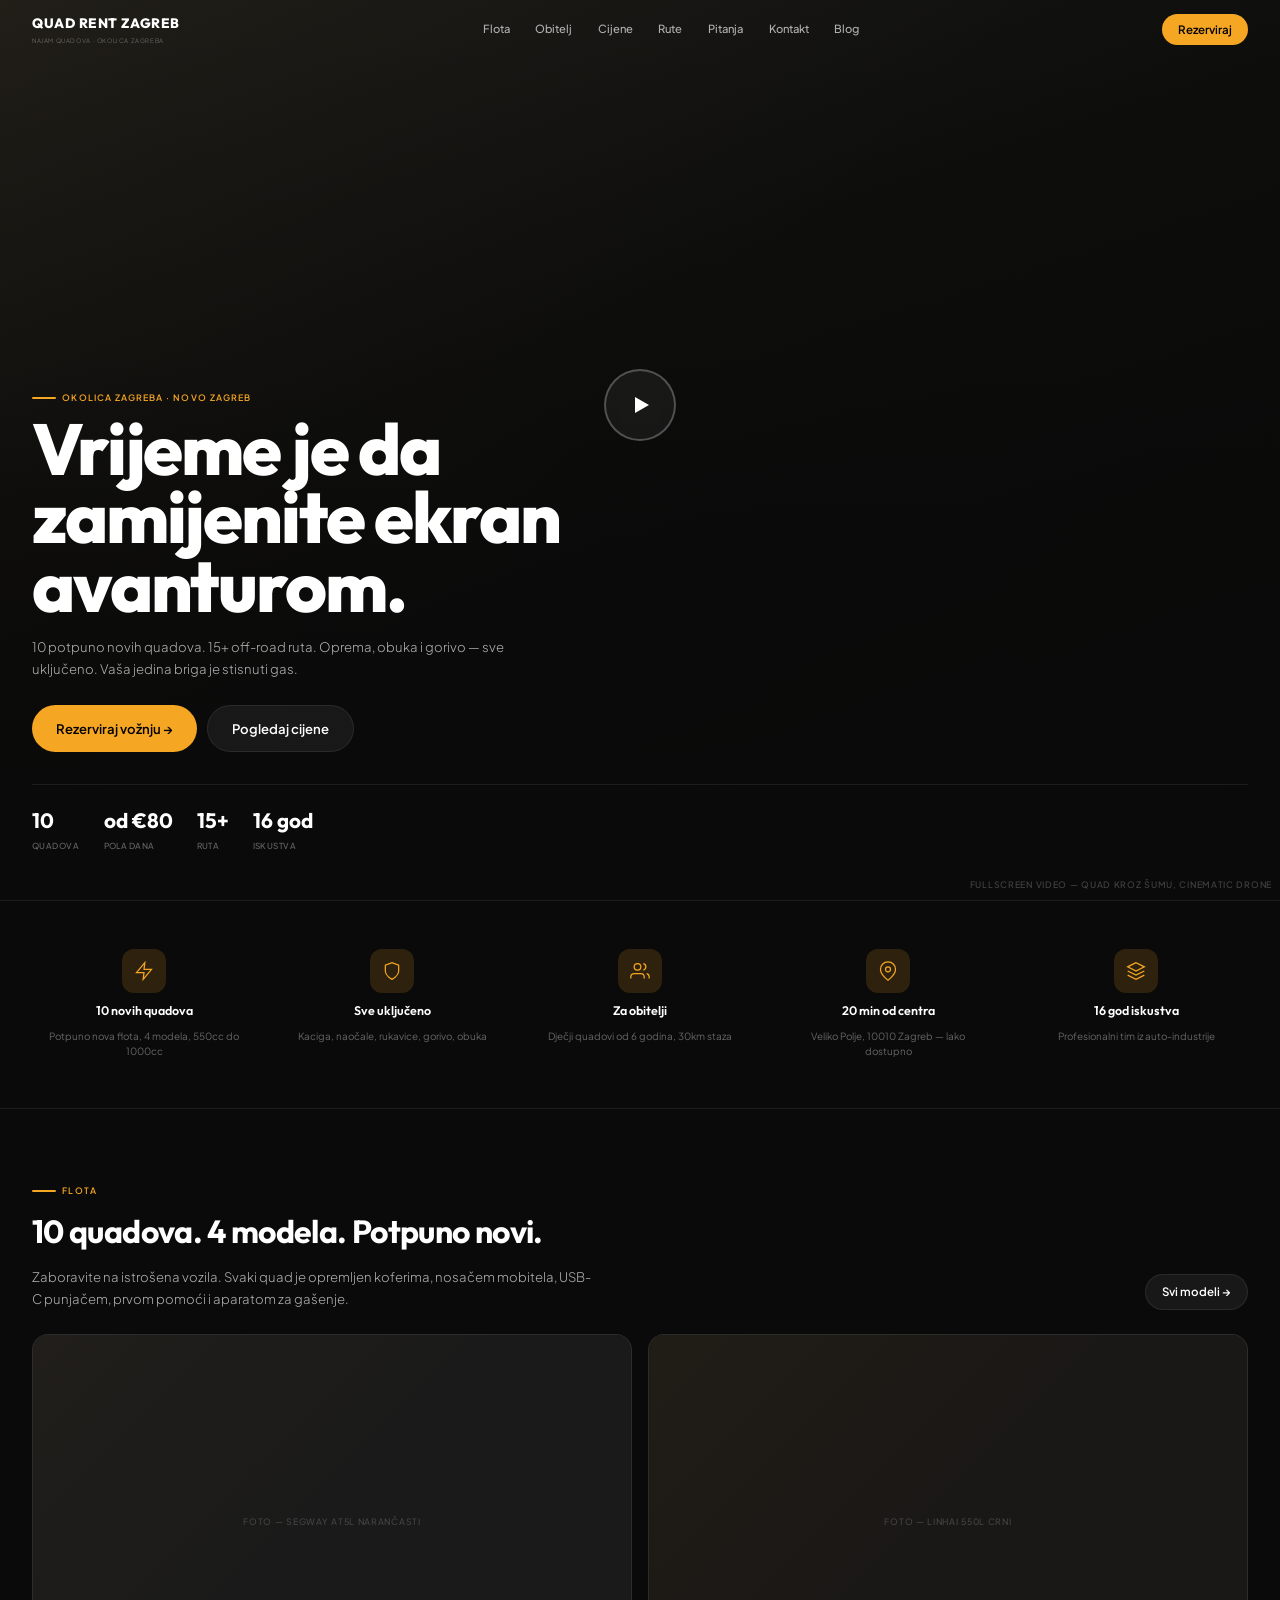
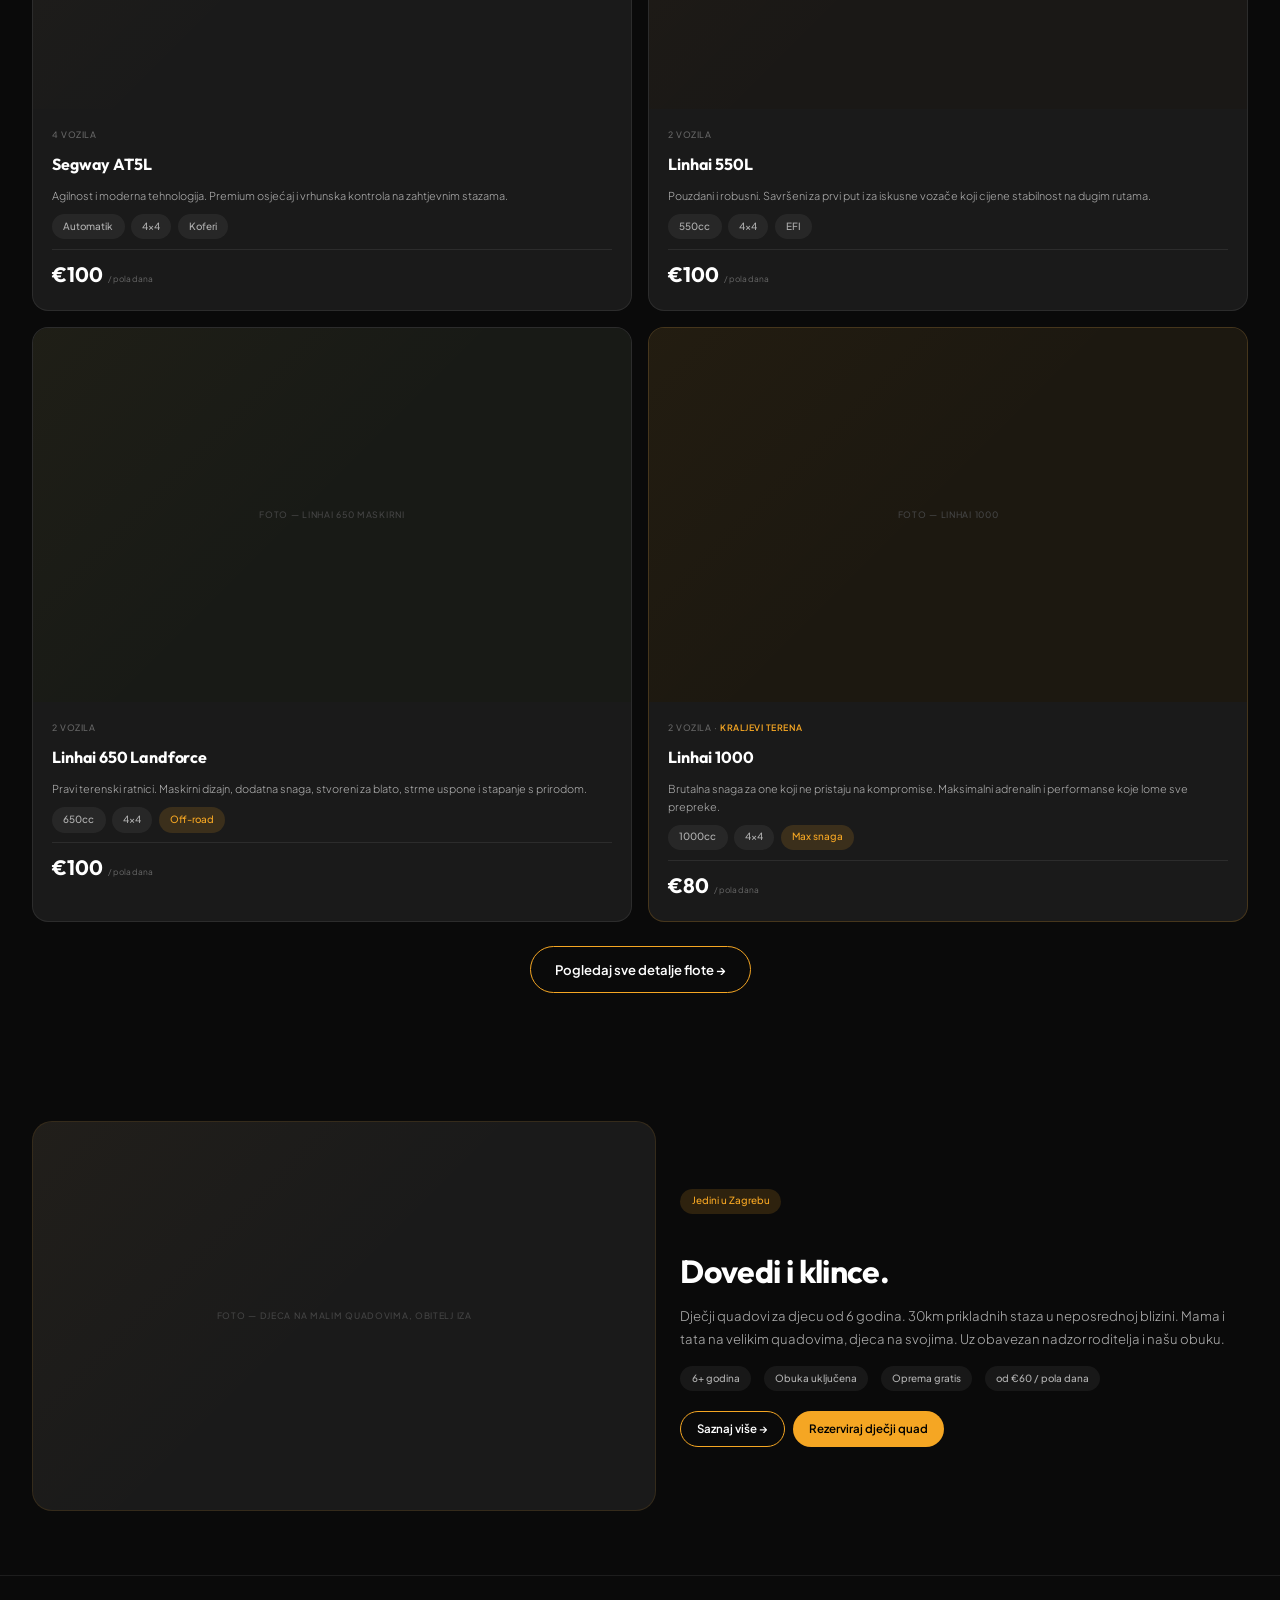
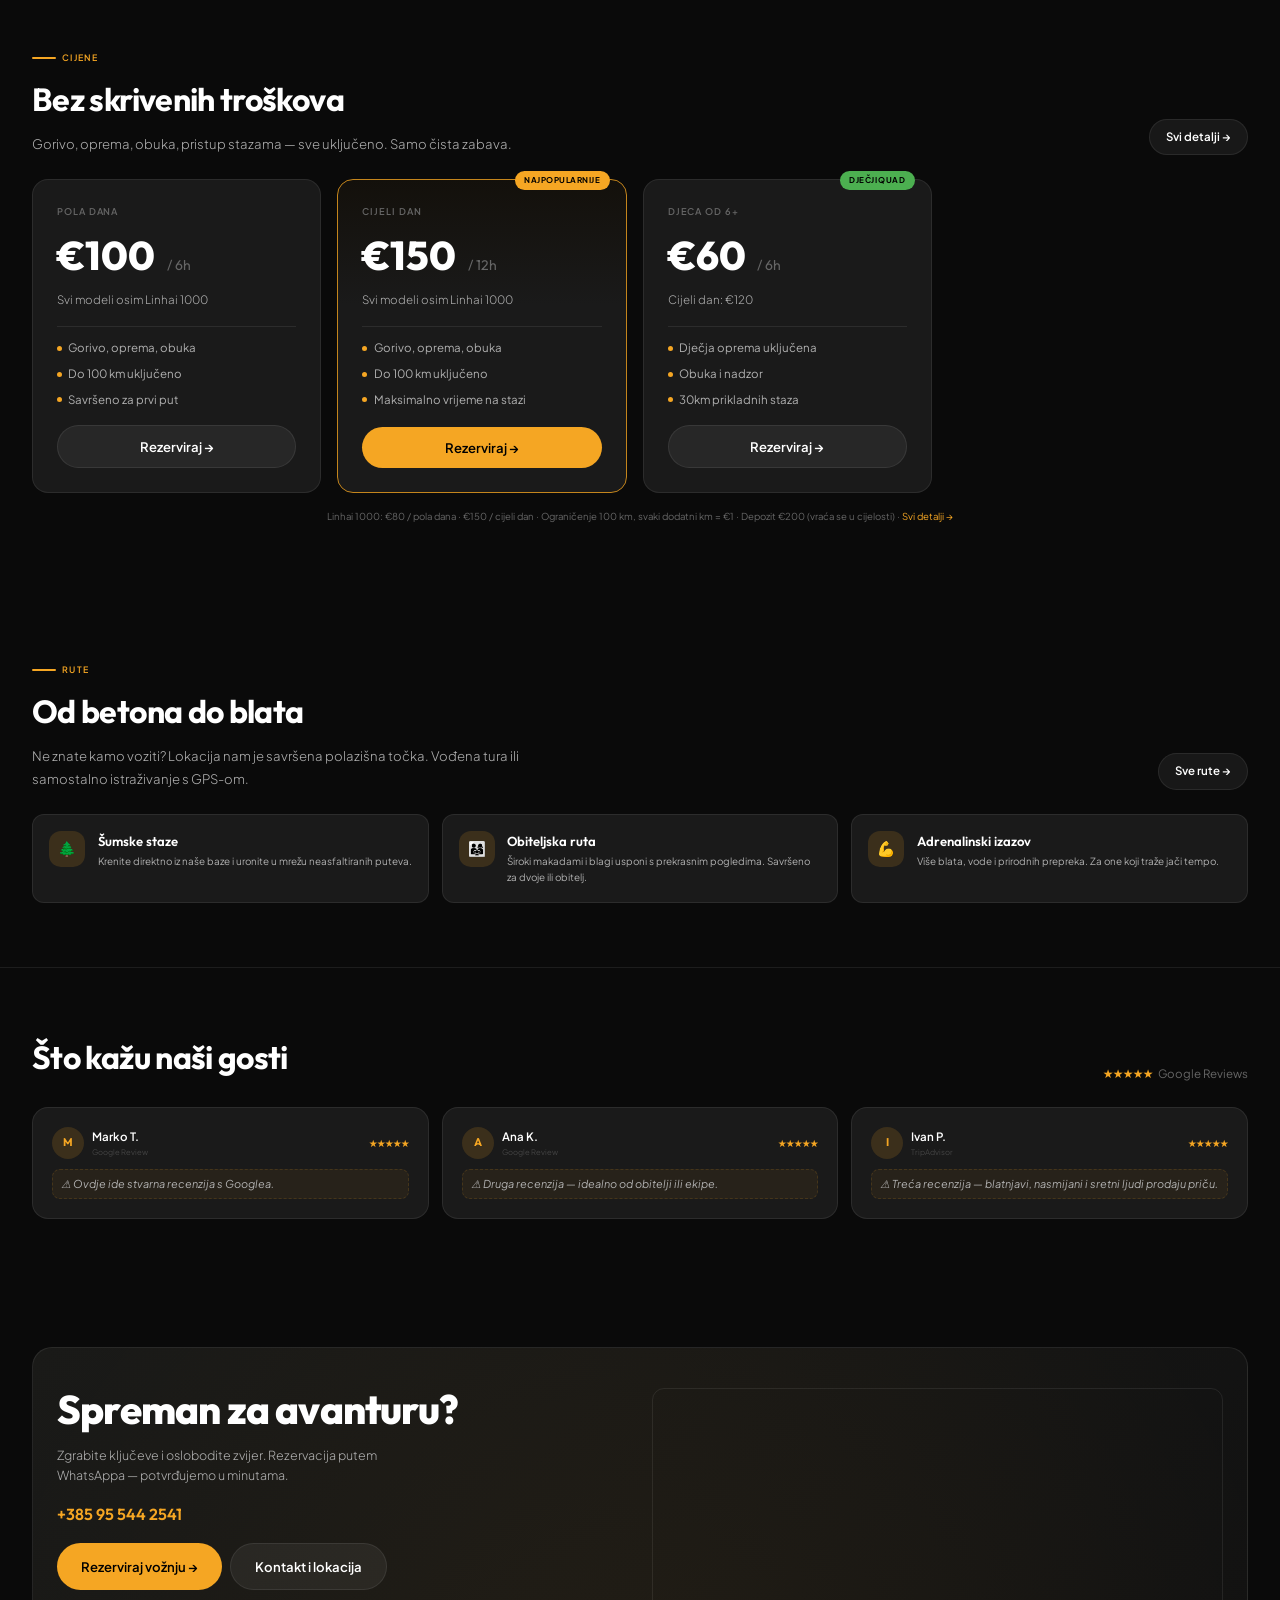
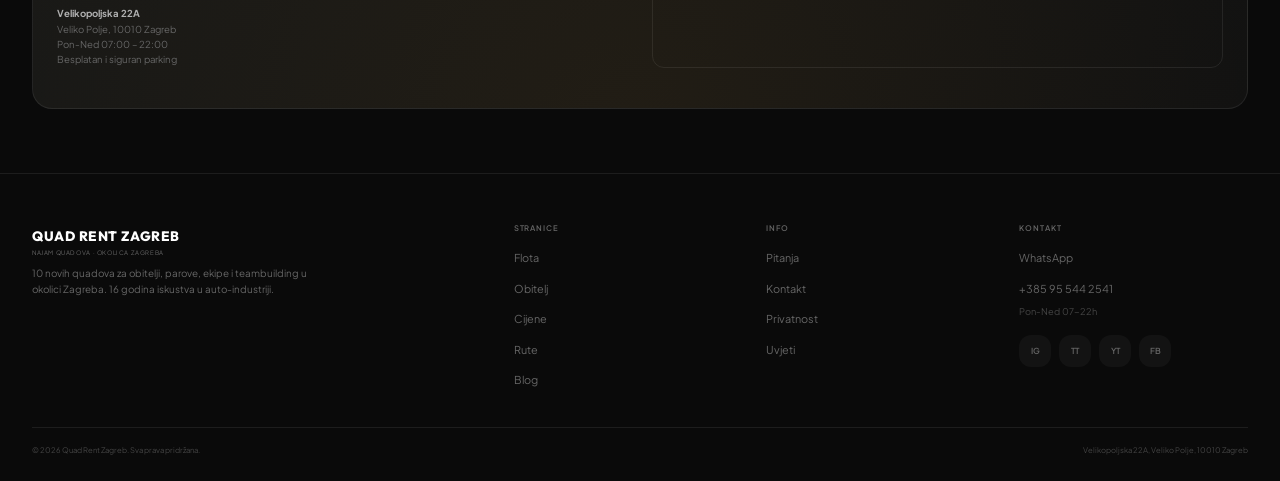
==== commit 55f00070: "Add files via upload" ====
--- a/index.html
+++ b/index.html
@@ -3,1907 +3,397 @@
 <head>
 <meta charset="UTF-8">
 <meta name="viewport" content="width=device-width, initial-scale=1.0">
-<meta name="description" content="Quad avanture za obitelji, parove i grupe u okolici Zagreba. Nova vozila, oprema uključena, 15+ ruta.">
-<title>Quad Rent Zagreb — Quad avanture Zagreb</title>
-<style>
-@import url('https://fonts.googleapis.com/css2?family=Plus+Jakarta+Sans:wght@300;400;500;600;700;800&family=Outfit:wght@300;400;500;600;700;800;900&display=swap');
-
-*,*::before,*::after{margin:0;padding:0;box-sizing:border-box}
-
-:root {
-  /* Polaris Adventures-inspired palette */
-  --bg-primary: #0a0a0a;
-  --bg-secondary: #111111;
-  --bg-card: #1a1a1a;
-  --bg-card-hover: #222222;
-  --bg-elevated: #252525;
-  
-  --text-primary: #ffffff;
-  --text-secondary: #b0b0b0;
-  --text-muted: #666666;
-  --text-dim: #444444;
-  
-  /* Yellow/Amber accent like Polaris */
-  --accent: #F5A623;
-  --accent-hover: #FFBA42;
-  --accent-dim: #c4851c;
-  --accent-glow: rgba(245,166,35,0.15);
-  
-  --success: #4CAF50;
-  --border: rgba(255,255,255,0.08);
-  --border-hover: rgba(255,255,255,0.15);
-  
-  --radius-sm: 8px;
-  --radius-md: 12px;
-  --radius-lg: 16px;
-  --radius-xl: 20px;
-  --radius-full: 9999px;
-  
-  --font-display: 'Outfit', sans-serif;
-  --font-body: 'Plus Jakarta Sans', sans-serif;
-  
-  --max-w: 1280px;
-  --gutter: 1rem;
-}
-
-html { scroll-behavior: smooth; overflow-x: hidden; }
-
-body {
-  font-family: var(--font-body);
-  background: var(--bg-primary);
-  color: var(--text-primary);
-  line-height: 1.6;
-  overflow-x: hidden;
-  -webkit-font-smoothing: antialiased;
-}
-
-img { max-width: 100%; display: block; }
-a { color: inherit; text-decoration: none; }
-
-.container { max-width: var(--max-w); margin: 0 auto; padding: 0 var(--gutter); }
-
-/* ═══ BUTTONS ═══ */
-.btn {
-  display: inline-flex;
-  align-items: center;
-  justify-content: center;
-  gap: 0.5rem;
-  font-family: var(--font-body);
-  font-weight: 600;
-  font-size: 0.82rem;
-  padding: 0.75rem 1.5rem;
-  border-radius: var(--radius-full);
-  border: none;
-  cursor: pointer;
-  transition: all 0.25s cubic-bezier(0.4,0,0.2,1);
-  text-decoration: none;
-  white-space: nowrap;
-}
-
-.btn--accent {
-  background: var(--accent);
-  color: #000;
-}
-.btn--accent:hover {
-  background: var(--accent-hover);
-  box-shadow: 0 8px 32px rgba(245,166,35,0.3);
-  transform: translateY(-1px);
-}
-
-.btn--ghost {
-  background: rgba(255,255,255,0.06);
-  color: var(--text-primary);
-  border: 1px solid var(--border);
-}
-.btn--ghost:hover {
-  background: rgba(255,255,255,0.1);
-  border-color: var(--border-hover);
-}
-
-.btn--outline {
-  background: transparent;
-  color: var(--text-primary);
-  border: 1.5px solid var(--accent);
-}
-.btn--outline:hover {
-  background: var(--accent);
-  color: #000;
-}
-
-.btn svg { width: 16px; height: 16px; }
-
-/* ═══ IMAGE PLACEHOLDERS ═══ */
-.ph {
-  background: var(--bg-card);
-  display: flex;
-  align-items: center;
-  justify-content: center;
-  position: relative;
-  overflow: hidden;
-}
-
-.ph::before {
-  content: '';
-  position: absolute;
-  inset: 0;
-  background: linear-gradient(135deg, rgba(245,166,35,0.03) 0%, transparent 50%);
-}
-
-.ph span {
-  font-family: var(--font-body);
-  font-size: 0.55rem;
-  font-weight: 500;
-  letter-spacing: 0.08em;
-  text-transform: uppercase;
-  color: var(--text-dim);
-  position: relative;
-  z-index: 1;
-}
-
-/* ═══ CHIPS / TAGS ═══ */
-.chip {
-  display: inline-flex;
-  align-items: center;
-  gap: 0.3rem;
-  padding: 0.3rem 0.7rem;
-  background: rgba(255,255,255,0.06);
-  border-radius: var(--radius-full);
-  font-family: var(--font-body);
-  font-size: 0.62rem;
-  font-weight: 500;
-  color: var(--text-secondary);
-}
-
-.chip--accent {
-  background: var(--accent-glow);
-  color: var(--accent);
-}
-
-/* ═══════════════════════════════════════
-   NAV
-   ═══════════════════════════════════════ */
-.nav {
-  position: fixed;
-  top: 0; left: 0; right: 0;
-  z-index: 100;
-  padding: 0.8rem 0;
-  transition: all 0.4s;
-}
-
-.nav.scrolled {
-  background: rgba(10,10,10,0.88);
-  backdrop-filter: blur(24px) saturate(1.4);
-  border-bottom: 1px solid var(--border);
-}
-
-.nav__inner {
-  display: flex;
-  justify-content: space-between;
-  align-items: center;
-}
-
-.nav__logo {
-  font-family: var(--font-display);
-  font-weight: 800;
-  font-size: 1.1rem;
-  letter-spacing: 0.06em;
-  color: var(--text-primary);
-  text-transform: uppercase;
-}
-
-.nav__logo small {
-  display: block;
-  font-family: var(--font-body);
-  font-weight: 400;
-  font-size: 0.42rem;
-  letter-spacing: 0.12em;
-  color: var(--text-muted);
-  text-transform: uppercase;
-  margin-top: 1px;
-}
-
-.nav__links {
-  display: none;
-  gap: 1.8rem;
-  align-items: center;
-}
-
-.nav__links a {
-  font-size: 0.72rem;
-  font-weight: 500;
-  color: var(--text-secondary);
-  transition: color 0.2s;
-}
-
-.nav__links a:hover { color: var(--accent); }
-
-.nav__book { display: none; }
-
-.nav__hamburger {
-  display: flex;
-  flex-direction: column;
-  gap: 5px;
-  background: none;
-  border: none;
-  cursor: pointer;
-  padding: 4px;
-}
-
-.nav__hamburger span {
-  width: 22px;
-  height: 1.5px;
-  background: var(--text-primary);
-  transition: all 0.3s;
-  border-radius: 2px;
-}
-
-/* mobile menu */
-.mobile-menu {
-  position: fixed;
-  inset: 0;
-  background: var(--bg-primary);
-  z-index: 99;
-  display: flex;
-  flex-direction: column;
-  justify-content: center;
-  align-items: center;
-  gap: 1.8rem;
-  opacity: 0;
-  pointer-events: none;
-  transition: opacity 0.4s;
-}
-
-.mobile-menu.open { opacity: 1; pointer-events: all; }
-
-.mobile-menu a {
-  font-family: var(--font-display);
-  font-size: 1.5rem;
-  font-weight: 600;
-  color: var(--text-secondary);
-  transition: color 0.2s;
-}
-
-.mobile-menu a:hover { color: var(--accent); }
-
-/* ═══════════════════════════════════════
-   HERO — full viewport, cinematic
-   ═══════════════════════════════════════ */
-.hero {
-  position: relative;
-  height: 100vh;
-  height: 100svh;
-  display: flex;
-  align-items: flex-end;
-  overflow: hidden;
-}
-
-.hero__bg {
-  position: absolute;
-  inset: 0;
-  background: linear-gradient(160deg, #1a1a18 0%, #0d0d0c 40%, #080808 100%);
-}
-
-.hero__bg::after {
-  content: '';
-  position: absolute;
-  inset: 0;
-  background: linear-gradient(to top,
-    var(--bg-primary) 0%,
-    rgba(10,10,10,0.6) 35%,
-    rgba(10,10,10,0.15) 60%,
-    transparent 100%
-  );
-}
-
-.hero__bg-label {
-  position: absolute;
-  top: 50%;
-  left: 50%;
-  transform: translate(-50%,-50%);
-  font-size: 0.45rem;
-  letter-spacing: 0.15em;
-  text-transform: uppercase;
-  color: var(--text-dim);
-  z-index: 1;
-  text-align: center;
-}
-
-/* play overlay */
-.hero__play {
-  position: absolute;
-  top: 45%;
-  left: 50%;
-  transform: translate(-50%,-50%);
-  z-index: 3;
-  width: 72px;
-  height: 72px;
-  border-radius: 50%;
-  border: 2px solid rgba(255,255,255,0.25);
-  display: flex;
-  align-items: center;
-  justify-content: center;
-  cursor: pointer;
-  backdrop-filter: blur(8px);
-  background: rgba(255,255,255,0.05);
-  transition: all 0.3s;
-}
-
-.hero__play:hover {
-  border-color: var(--accent);
-  background: rgba(245,166,35,0.1);
-  transform: translate(-50%,-50%) scale(1.08);
-}
-
-.hero__play::after {
-  content: '';
-  border-left: 14px solid #fff;
-  border-top: 8px solid transparent;
-  border-bottom: 8px solid transparent;
-  margin-left: 3px;
-}
-
-.hero__content {
-  position: relative;
-  z-index: 3;
-  padding-bottom: 3rem;
-  width: 100%;
-}
-
-.hero__overline {
-  display: inline-flex;
-  align-items: center;
-  gap: 0.4rem;
-  font-size: 0.55rem;
-  font-weight: 600;
-  letter-spacing: 0.12em;
-  text-transform: uppercase;
-  color: var(--accent);
-  margin-bottom: 1rem;
-}
-
-.hero__overline::before {
-  content: '';
-  width: 24px;
-  height: 2px;
-  background: var(--accent);
-  border-radius: 2px;
-}
-
-.hero__headline {
-  font-family: var(--font-display);
-  font-weight: 800;
-  font-size: clamp(2.5rem, 7vw, 5.5rem);
-  line-height: 0.95;
-  letter-spacing: -0.03em;
-  color: var(--text-primary);
-  margin-bottom: 1rem;
-}
-
-.hero__headline span {
-  display: block;
-  color: var(--text-secondary);
-  font-weight: 400;
-  font-size: 0.45em;
-  letter-spacing: 0;
-  line-height: 1.5;
-  margin-top: 0.6rem;
-}
-
-.hero__actions {
-  display: flex;
-  flex-wrap: wrap;
-  gap: 0.6rem;
-  margin-bottom: 2rem;
-}
-
-/* hero quick stats */
-.hero__stats {
-  display: flex;
-  gap: 1.5rem;
-  flex-wrap: wrap;
-  padding-top: 1.2rem;
-  border-top: 1px solid var(--border);
-}
-
-.hero__stat { display: flex; flex-direction: column; gap: 0.1rem; }
-
-.hero__stat-val {
-  font-family: var(--font-display);
-  font-weight: 700;
-  font-size: 1.3rem;
-  color: var(--text-primary);
-}
-
-.hero__stat-label {
-  font-size: 0.52rem;
-  font-weight: 500;
-  letter-spacing: 0.06em;
-  text-transform: uppercase;
-  color: var(--text-muted);
-}
-
-/* ═══════════════════════════════════════
-   CATEGORIES — scrollable cards (Polaris style)
-   ═══════════════════════════════════════ */
-.categories {
-  padding: 4rem 0 3rem;
-  overflow: hidden;
-}
-
-.section-header {
-  display: flex;
-  justify-content: space-between;
-  align-items: flex-end;
-  margin-bottom: 1.5rem;
-  flex-wrap: wrap;
-  gap: 0.5rem;
-}
-
-.section-title {
-  font-family: var(--font-display);
-  font-weight: 700;
-  font-size: clamp(1.3rem, 3.5vw, 2rem);
-  letter-spacing: -0.02em;
-}
-
-.section-sub {
-  font-size: 0.72rem;
-  color: var(--text-muted);
-  font-weight: 400;
-}
-
-.cat-scroll {
-  display: flex;
-  gap: 0.8rem;
-  overflow-x: auto;
-  padding-bottom: 1rem;
-  scroll-snap-type: x mandatory;
-  -webkit-overflow-scrolling: touch;
-  scrollbar-width: none;
-}
-
-.cat-scroll::-webkit-scrollbar { display: none; }
-
-.cat-card {
-  flex: 0 0 260px;
-  scroll-snap-align: start;
-  border-radius: var(--radius-lg);
-  overflow: hidden;
-  position: relative;
-  cursor: pointer;
-  transition: transform 0.3s;
-}
-
-.cat-card:hover { transform: translateY(-4px); }
-
-.cat-card__img {
-  aspect-ratio: 3/4;
-  border-radius: var(--radius-lg);
-}
-
-.cat-card__overlay {
-  position: absolute;
-  bottom: 0;
-  left: 0;
-  right: 0;
-  padding: 1.2rem;
-  background: linear-gradient(to top, rgba(0,0,0,0.85) 0%, transparent 100%);
-  border-radius: 0 0 var(--radius-lg) var(--radius-lg);
-}
-
-.cat-card__title {
-  font-family: var(--font-display);
-  font-weight: 700;
-  font-size: 1rem;
-  color: #fff;
-  margin-bottom: 0.2rem;
-}
-
-.cat-card__desc {
-  font-size: 0.6rem;
-  color: rgba(255,255,255,0.6);
-  font-weight: 400;
-}
-
-/* ═══════════════════════════════════════
-   FEATURED — big card spotlight
-   ═══════════════════════════════════════ */
-.featured {
-  padding: 2rem 0 4rem;
-}
-
-.featured__card {
-  border-radius: var(--radius-xl);
-  overflow: hidden;
-  background: var(--bg-card);
-  display: grid;
-  grid-template-columns: 1fr;
-}
-
-.featured__img {
-  aspect-ratio: 16/10;
-  min-height: 280px;
-}
-
-.featured__body {
-  padding: 1.5rem;
-  display: flex;
-  flex-direction: column;
-  gap: 1rem;
-  justify-content: center;
-}
-
-.featured__overline {
-  font-size: 0.55rem;
-  font-weight: 600;
-  letter-spacing: 0.1em;
-  text-transform: uppercase;
-  color: var(--accent);
-}
-
-.featured__title {
-  font-family: var(--font-display);
-  font-weight: 700;
-  font-size: clamp(1.4rem, 3.5vw, 2.2rem);
-  line-height: 1.1;
-  letter-spacing: -0.02em;
-}
-
-.featured__desc {
-  font-size: 0.8rem;
-  color: var(--text-secondary);
-  font-weight: 300;
-  line-height: 1.7;
-  max-width: 460px;
-}
-
-.featured__specs {
-  display: flex;
-  gap: 0.5rem;
-  flex-wrap: wrap;
-}
-
-/* ═══════════════════════════════════════
-   KIDS — highlighted dark card
-   ═══════════════════════════════════════ */
-.kids {
-  padding: 0 0 4rem;
-}
-
-.kids__card {
-  border-radius: var(--radius-xl);
-  overflow: hidden;
-  background: linear-gradient(135deg, #1c1c18 0%, #141410 100%);
-  border: 1px solid rgba(245,166,35,0.12);
-  display: grid;
-  grid-template-columns: 1fr;
-  position: relative;
-}
-
-.kids__badge {
-  position: absolute;
-  top: 1rem;
-  left: 1rem;
-  z-index: 5;
-  background: var(--accent);
-  color: #000;
-  font-family: var(--font-body);
-  font-size: 0.55rem;
-  font-weight: 700;
-  letter-spacing: 0.06em;
-  padding: 0.3rem 0.8rem;
-  border-radius: var(--radius-full);
-  text-transform: uppercase;
-}
-
-.kids__img {
-  aspect-ratio: 16/10;
-  min-height: 260px;
-}
-
-.kids__body {
-  padding: 1.5rem;
-  display: flex;
-  flex-direction: column;
-  gap: 1rem;
-}
-
-.kids__title {
-  font-family: var(--font-display);
-  font-weight: 800;
-  font-size: clamp(1.6rem, 4.5vw, 2.8rem);
-  line-height: 1;
-  letter-spacing: -0.02em;
-}
-
-.kids__sub {
-  font-size: 0.78rem;
-  color: var(--text-secondary);
-  font-weight: 300;
-  line-height: 1.7;
-  max-width: 440px;
-}
-
-.kids__info-grid {
-  display: grid;
-  grid-template-columns: repeat(2, 1fr);
-  gap: 0.6rem;
-}
-
-.kids__info-item {
-  background: rgba(255,255,255,0.04);
-  border-radius: var(--radius-md);
-  padding: 0.8rem;
-  display: flex;
-  flex-direction: column;
-  gap: 0.1rem;
-}
-
-.kids__info-val {
-  font-family: var(--font-display);
-  font-weight: 700;
-  font-size: 1.2rem;
-  color: var(--accent);
-}
-
-.kids__info-label {
-  font-size: 0.52rem;
-  font-weight: 500;
-  color: var(--text-muted);
-  text-transform: uppercase;
-  letter-spacing: 0.06em;
-}
-
-.kids__prices {
-  display: flex;
-  gap: 1.5rem;
-  flex-wrap: wrap;
-  padding-top: 0.8rem;
-  border-top: 1px solid var(--border);
-}
-
-.kids__price { display: flex; flex-direction: column; }
-.kids__price-val { font-family: var(--font-display); font-weight: 700; font-size: 1.6rem; }
-.kids__price-label { font-size: 0.5rem; color: var(--text-muted); letter-spacing: 0.04em; }
-
-/* ═══════════════════════════════════════
-   PRICING — clean cards
-   ═══════════════════════════════════════ */
-.pricing {
-  padding: 4rem 0;
-}
-
-.pricing__grid {
-  display: grid;
-  grid-template-columns: 1fr;
-  gap: 1rem;
-}
-
-.pricing__card {
-  background: var(--bg-card);
-  border-radius: var(--radius-lg);
-  padding: 1.5rem;
-  border: 1px solid var(--border);
-  transition: border-color 0.3s;
-  position: relative;
-  display: flex;
-  flex-direction: column;
-  gap: 1rem;
-}
-
-.pricing__card:hover { border-color: var(--border-hover); }
-
-.pricing__card--pop {
-  border-color: var(--accent-dim);
-  background: linear-gradient(180deg, rgba(245,166,35,0.04) 0%, var(--bg-card) 40%);
-}
-
-.pricing__card-badge {
-  position: absolute;
-  top: -0.6rem;
-  right: 1rem;
-  background: var(--accent);
-  color: #000;
-  font-size: 0.5rem;
-  font-weight: 700;
-  letter-spacing: 0.06em;
-  text-transform: uppercase;
-  padding: 0.2rem 0.6rem;
-  border-radius: var(--radius-full);
-}
-
-.pricing__card-type {
-  font-size: 0.58rem;
-  font-weight: 600;
-  letter-spacing: 0.1em;
-  text-transform: uppercase;
-  color: var(--text-muted);
-}
-
-.pricing__card-price {
-  font-family: var(--font-display);
-  font-weight: 800;
-  font-size: 2.5rem;
-  line-height: 1;
-  color: var(--text-primary);
-}
-
-.pricing__card-price small {
-  font-size: 0.35em;
-  font-weight: 400;
-  color: var(--text-muted);
-  margin-left: 0.3rem;
-}
-
-.pricing__card-duration {
-  font-size: 0.72rem;
-  color: var(--text-secondary);
-  font-weight: 300;
-}
-
-.pricing__card-features {
-  display: flex;
-  flex-direction: column;
-  gap: 0.45rem;
-  padding-top: 0.8rem;
-  border-top: 1px solid var(--border);
-  flex: 1;
-}
-
-.pricing__card-features li {
-  display: flex;
-  align-items: center;
-  gap: 0.4rem;
-  font-size: 0.72rem;
-  color: var(--text-secondary);
-  font-weight: 400;
-  list-style: none;
-}
-
-.pricing__card-features li::before {
-  content: '';
-  width: 5px;
-  height: 5px;
-  background: var(--accent);
-  border-radius: 50%;
-  flex-shrink: 0;
-}
-
-.pricing__card .btn { margin-top: auto; }
-
-/* ═══════════════════════════════════════
-   ROUTES
-   ═══════════════════════════════════════ */
-.routes {
-  padding: 4rem 0;
-}
-
-.routes__layout {
-  display: grid;
-  grid-template-columns: 1fr;
-  gap: 1.5rem;
-}
-
-.routes__map {
-  border-radius: var(--radius-xl);
-  overflow: hidden;
-  min-height: 300px;
-  position: relative;
-  background: linear-gradient(135deg, #1a2118 0%, #111310 100%);
-  display: flex;
-  align-items: center;
-  justify-content: center;
-  flex-direction: column;
-  gap: 0.5rem;
-}
-
-.routes__map-big {
-  font-family: var(--font-display);
-  font-weight: 900;
-  font-size: clamp(4rem, 14vw, 8rem);
-  color: rgba(245,166,35,0.08);
-  line-height: 1;
-  position: absolute;
-  z-index: 0;
-}
-
-.routes__map span {
-  position: relative;
-  z-index: 1;
-  font-size: 0.5rem;
-  letter-spacing: 0.12em;
-  text-transform: uppercase;
-  color: var(--text-dim);
-}
-
-.routes__list {
-  display: flex;
-  flex-direction: column;
-  gap: 0;
-}
-
-.route-row {
-  display: flex;
-  justify-content: space-between;
-  align-items: center;
-  padding: 0.85rem 0;
-  border-bottom: 1px solid var(--border);
-  gap: 0.5rem;
-  transition: background 0.2s;
-  cursor: pointer;
-}
-
-.route-row:hover { background: rgba(255,255,255,0.02); }
-
-.route-row__left { display: flex; flex-direction: column; gap: 0.1rem; }
-.route-row__name { font-family: var(--font-display); font-weight: 600; font-size: 0.88rem; }
-.route-row__meta { font-size: 0.52rem; color: var(--text-muted); }
-.route-row__diff { display: flex; gap: 3px; }
-.route-row__diff i {
-  width: 8px; height: 8px;
-  border-radius: 50%;
-  border: 1.5px solid var(--accent-dim);
-  font-style: normal;
-}
-.route-row__diff i.f { background: var(--accent); border-color: var(--accent); }
-
-/* ═══════════════════════════════════════
-   GALLERY — masonry-ish grid
-   ═══════════════════════════════════════ */
-.gallery {
-  padding: 4rem 0;
-}
-
-.gallery__grid {
-  display: grid;
-  grid-template-columns: 1fr 1fr;
-  gap: 0.4rem;
-}
-
-.gallery__item {
-  border-radius: var(--radius-md);
-  overflow: hidden;
-  aspect-ratio: 1;
-  position: relative;
-  cursor: pointer;
-  transition: opacity 0.3s;
-}
-
-.gallery__item:hover { opacity: 0.85; }
-.gallery__item--tall { grid-row: span 2; aspect-ratio: auto; }
-.gallery__item--wide { grid-column: span 2; aspect-ratio: 21/9; }
-
-/* ═══════════════════════════════════════
-   TRUST BAR — horizontal icons
-   ═══════════════════════════════════════ */
-.trust-bar {
-  padding: 3rem 0;
-  border-top: 1px solid var(--border);
-  border-bottom: 1px solid var(--border);
-}
-
-.trust-bar__grid {
-  display: grid;
-  grid-template-columns: repeat(2, 1fr);
-  gap: 1.5rem;
-}
-
-.trust-bar__item {
-  display: flex;
-  flex-direction: column;
-  align-items: center;
-  text-align: center;
-  gap: 0.5rem;
-}
-
-.trust-bar__icon {
-  width: 44px;
-  height: 44px;
-  border-radius: var(--radius-md);
-  background: var(--accent-glow);
-  display: flex;
-  align-items: center;
-  justify-content: center;
-  color: var(--accent);
-}
-
-.trust-bar__icon svg { width: 20px; height: 20px; }
-
-.trust-bar__title {
-  font-family: var(--font-display);
-  font-weight: 600;
-  font-size: 0.78rem;
-}
-
-.trust-bar__text {
-  font-size: 0.62rem;
-  color: var(--text-muted);
-  line-height: 1.55;
-  max-width: 200px;
-}
-
-/* ═══════════════════════════════════════
-   FAQ
-   ═══════════════════════════════════════ */
-.faq {
-  padding: 4rem 0;
-}
-
-.faq__list { max-width: 700px; }
-
-.faq__item {
-  border-bottom: 1px solid var(--border);
-}
-
-.faq__q {
-  width: 100%;
-  display: flex;
-  justify-content: space-between;
-  align-items: center;
-  padding: 0.9rem 0;
-  background: none;
-  border: none;
-  cursor: pointer;
-  font-family: var(--font-body);
-  font-size: 0.82rem;
-  font-weight: 500;
-  color: var(--text-primary);
-  text-align: left;
-  gap: 0.5rem;
-}
-
-.faq__q:hover { color: var(--accent); }
-
-.faq__toggle {
-  width: 28px;
-  height: 28px;
-  border-radius: 50%;
-  background: rgba(255,255,255,0.04);
-  display: flex;
-  align-items: center;
-  justify-content: center;
-  flex-shrink: 0;
-  font-size: 1rem;
-  color: var(--text-muted);
-  transition: all 0.3s;
-}
-
-.faq__item.open .faq__toggle {
-  background: var(--accent-glow);
-  color: var(--accent);
-  transform: rotate(45deg);
-}
-
-.faq__a {
-  max-height: 0;
-  overflow: hidden;
-  transition: max-height 0.4s ease;
-}
-
-.faq__item.open .faq__a { max-height: 250px; }
-
-.faq__a p {
-  font-size: 0.74rem;
-  color: var(--text-secondary);
-  line-height: 1.7;
-  font-weight: 300;
-  padding-bottom: 0.8rem;
-  max-width: 550px;
-}
-
-/* ═══════════════════════════════════════
-   CTA BANNER
-   ═══════════════════════════════════════ */
-.cta-banner {
-  padding: 4rem 0;
-}
-
-.cta-banner__card {
-  background: linear-gradient(135deg, #1a1a18, #111);
-  border-radius: var(--radius-xl);
-  padding: 2.5rem 1.5rem;
-  text-align: center;
-  display: flex;
-  flex-direction: column;
-  align-items: center;
-  gap: 1rem;
-  border: 1px solid var(--border);
-  position: relative;
-  overflow: hidden;
-}
-
-.cta-banner__card::before {
-  content: '';
-  position: absolute;
-  top: -50%;
-  left: -50%;
-  width: 200%;
-  height: 200%;
-  background: radial-gradient(circle at 50% 80%, rgba(245,166,35,0.06) 0%, transparent 50%);
-  pointer-events: none;
-}
-
-.cta-banner__title {
-  font-family: var(--font-display);
-  font-weight: 800;
-  font-size: clamp(1.6rem, 4.5vw, 2.5rem);
-  line-height: 1.05;
-  letter-spacing: -0.02em;
-  position: relative;
-}
-
-.cta-banner__sub {
-  font-size: 0.78rem;
-  color: var(--text-secondary);
-  font-weight: 300;
-  max-width: 380px;
-  position: relative;
-}
-
-.cta-banner__phone {
-  font-family: var(--font-display);
-  font-weight: 600;
-  font-size: 1rem;
-  color: var(--accent);
-  position: relative;
-}
-
-/* ═══════════════════════════════════════
-   FOOTER
-   ═══════════════════════════════════════ */
-.footer {
-  padding: 3rem 0 1.5rem;
-  border-top: 1px solid var(--border);
-}
-
-.footer__top {
-  display: grid;
-  grid-template-columns: 1fr 1fr;
-  gap: 1.5rem;
-  margin-bottom: 2rem;
-}
-
-.footer__brand {
-  grid-column: 1 / -1;
-  margin-bottom: 0.5rem;
-}
-
-.footer__brand p {
-  font-size: 0.62rem;
-  color: var(--text-muted);
-  line-height: 1.6;
-  max-width: 280px;
-  margin-top: 0.5rem;
-}
-
-.footer__col-title {
-  font-size: 0.48rem;
-  font-weight: 600;
-  letter-spacing: 0.12em;
-  text-transform: uppercase;
-  color: var(--text-muted);
-  margin-bottom: 0.6rem;
-}
-
-.footer__links li { margin-bottom: 0.3rem; }
-.footer__links a { font-size: 0.68rem; color: var(--text-muted); transition: color 0.2s; }
-.footer__links a:hover { color: var(--accent); }
-
-.footer__bottom {
-  padding-top: 1rem;
-  border-top: 1px solid var(--border);
-  display: flex;
-  justify-content: space-between;
-  align-items: center;
-  flex-wrap: wrap;
-  gap: 0.4rem;
-}
-
-.footer__bottom p { font-size: 0.48rem; color: var(--text-dim); }
-
-.footer__socials { display: flex; gap: 0.5rem; }
-.footer__socials a {
-  width: 32px;
-  height: 32px;
-  border-radius: var(--radius-md);
-  background: rgba(255,255,255,0.04);
-  display: flex;
-  align-items: center;
-  justify-content: center;
-  font-size: 0.52rem;
-  color: var(--text-muted);
-  font-weight: 600;
-  transition: all 0.2s;
-}
-.footer__socials a:hover { background: var(--accent-glow); color: var(--accent); }
-
-/* ═══════════════════════════════════════
-   RESPONSIVE
-   ═══════════════════════════════════════ */
-@media (min-width: 640px) {
-  :root { --gutter: 1.5rem; }
-  .trust-bar__grid { grid-template-columns: repeat(4, 1fr); }
-  .pricing__grid { grid-template-columns: repeat(2, 1fr); }
-  .gallery__grid { grid-template-columns: repeat(3, 1fr); }
-  .footer__top { grid-template-columns: 2fr 1fr 1fr; }
-  .footer__brand { grid-column: auto; }
-}
-
-@media (min-width: 960px) {
-  :root { --gutter: 2rem; }
-  .nav__links { display: flex; }
-  .nav__book { display: inline-flex; }
-  .nav__hamburger { display: none; }
-  .featured__card { grid-template-columns: 1.2fr 1fr; }
-  .featured__img { min-height: 400px; aspect-ratio: auto; }
-  .kids__card { grid-template-columns: 1fr 1.1fr; }
-  .kids__img { min-height: auto; aspect-ratio: auto; }
-  .pricing__grid { grid-template-columns: repeat(3, 1fr); }
-  .routes__layout { grid-template-columns: 1.3fr 1fr; }
-  .gallery__grid { grid-template-columns: repeat(4, 1fr); }
-  .footer__top { grid-template-columns: 2fr 1fr 1fr 1fr; }
-  .trust-bar__grid { grid-template-columns: repeat(5, 1fr); }
-  .cta-banner__card { padding: 4rem 2rem; }
-  .cta-banner__card > div { grid-template-columns: 1fr 1fr; }
-  #reviews-grid { grid-template-columns: repeat(3, 1fr); }
-  .routes__options { grid-template-columns: 1fr 1fr !important; }
-}
-
-/* ═══════════════════════════════════════
-   BOOKING MODAL
-   ═══════════════════════════════════════ */
-.modal-overlay {
-  position: fixed;
-  inset: 0;
-  z-index: 200;
-  background: rgba(0,0,0,0.7);
-  backdrop-filter: blur(8px);
-  display: flex;
-  align-items: center;
-  justify-content: center;
-  padding: 1rem;
-  opacity: 0;
-  pointer-events: none;
-  transition: opacity 0.35s;
-}
-.modal-overlay.open { opacity: 1; pointer-events: all; }
-
-.modal {
-  background: var(--bg-secondary);
-  border: 1px solid var(--border);
-  border-radius: var(--radius-xl);
-  width: 100%;
-  max-width: 440px;
-  max-height: 90vh;
-  overflow-y: auto;
-  padding: 1.5rem;
-  position: relative;
-  transform: translateY(20px) scale(0.97);
-  transition: transform 0.35s cubic-bezier(0.4,0,0.2,1);
-}
-.modal-overlay.open .modal { transform: translateY(0) scale(1); }
-
-.modal__close {
-  position: absolute;
-  top: 1rem;
-  right: 1rem;
-  width: 32px;
-  height: 32px;
-  border-radius: 50%;
-  background: rgba(255,255,255,0.06);
-  border: none;
-  color: var(--text-muted);
-  font-size: 1.1rem;
-  cursor: pointer;
-  display: flex;
-  align-items: center;
-  justify-content: center;
-  transition: all 0.2s;
-}
-.modal__close:hover { background: rgba(255,255,255,0.1); color: var(--text-primary); }
-
-.modal__title {
-  font-family: var(--font-display);
-  font-weight: 700;
-  font-size: 1.2rem;
-  margin-bottom: 0.3rem;
-}
-
-.modal__sub {
-  font-size: 0.68rem;
-  color: var(--text-muted);
-  margin-bottom: 1.2rem;
-}
-
-.modal__group {
-  margin-bottom: 1rem;
-}
-
-.modal__label {
-  display: block;
-  font-size: 0.6rem;
-  font-weight: 600;
-  letter-spacing: 0.06em;
-  text-transform: uppercase;
-  color: var(--text-muted);
-  margin-bottom: 0.4rem;
-}
-
-/* Toggle buttons for type/duration */
-.modal__toggle {
-  display: grid;
-  grid-template-columns: 1fr 1fr;
-  gap: 0.4rem;
-}
-
-.modal__toggle-btn {
-  padding: 0.65rem 0.5rem;
-  background: rgba(255,255,255,0.04);
-  border: 1.5px solid var(--border);
-  border-radius: var(--radius-md);
-  font-family: var(--font-body);
-  font-size: 0.72rem;
-  font-weight: 500;
-  color: var(--text-secondary);
-  cursor: pointer;
-  transition: all 0.2s;
-  text-align: center;
-}
-
-.modal__toggle-btn:hover { border-color: var(--border-hover); }
-
-.modal__toggle-btn.active {
-  border-color: var(--accent);
-  background: var(--accent-glow);
-  color: var(--accent);
-}
-
-.modal__toggle-btn .toggle-price {
-  display: block;
-  font-family: var(--font-display);
-  font-weight: 700;
-  font-size: 1rem;
-  margin-top: 0.15rem;
-  color: var(--text-primary);
-}
-
-.modal__toggle-btn.active .toggle-price { color: var(--accent); }
-
-/* inputs */
-.modal__input {
-  width: 100%;
-  padding: 0.65rem 0.8rem;
-  background: rgba(255,255,255,0.04);
-  border: 1.5px solid var(--border);
-  border-radius: var(--radius-md);
-  font-family: var(--font-body);
-  font-size: 0.78rem;
-  color: var(--text-primary);
-  outline: none;
-  transition: border-color 0.2s;
-  -webkit-appearance: none;
-}
-
-.modal__input:focus { border-color: var(--accent); }
-.modal__input::placeholder { color: var(--text-dim); }
-
-/* date input fix */
-.modal__input[type="date"] { color-scheme: dark; }
-
-/* stepper for persons */
-.modal__stepper {
-  display: flex;
-  align-items: center;
-  gap: 0.6rem;
-}
-
-.modal__stepper-btn {
-  width: 36px;
-  height: 36px;
-  border-radius: 50%;
-  background: rgba(255,255,255,0.06);
-  border: 1.5px solid var(--border);
-  color: var(--text-primary);
-  font-size: 1.1rem;
-  font-weight: 500;
-  cursor: pointer;
-  display: flex;
-  align-items: center;
-  justify-content: center;
-  transition: all 0.2s;
-  font-family: var(--font-body);
-}
-
-.modal__stepper-btn:hover { border-color: var(--accent); color: var(--accent); }
-
-.modal__stepper-val {
-  font-family: var(--font-display);
-  font-weight: 700;
-  font-size: 1.2rem;
-  min-width: 28px;
-  text-align: center;
-}
-
-/* summary */
-.modal__summary {
-  background: rgba(255,255,255,0.03);
-  border: 1px solid var(--border);
-  border-radius: var(--radius-md);
-  padding: 0.8rem;
-  margin-bottom: 1rem;
-  display: flex;
-  flex-direction: column;
-  gap: 0.3rem;
-}
-
-.modal__summary-row {
-  display: flex;
-  justify-content: space-between;
-  font-size: 0.68rem;
-  color: var(--text-secondary);
-}
-
-.modal__summary-row span:last-child { font-weight: 600; color: var(--text-primary); }
-
-.modal__summary-total {
-  display: flex;
-  justify-content: space-between;
-  padding-top: 0.4rem;
-  border-top: 1px solid var(--border);
-  font-size: 0.78rem;
-  font-weight: 600;
-}
-
-.modal__summary-total span:last-child {
-  font-family: var(--font-display);
-  font-weight: 800;
-  font-size: 1.1rem;
-  color: var(--accent);
-}
-
-.modal__wa-btn {
-  width: 100%;
-  padding: 0.85rem;
-  font-size: 0.85rem;
-}
-
-.modal__wa-btn svg { width: 18px; height: 18px; }
-
-.modal__note {
-  text-align: center;
-  font-size: 0.52rem;
-  color: var(--text-dim);
-  margin-top: 0.6rem;
-}
-
-/* ═══ SCROLL REVEAL ═══ */
-.reveal {
-  opacity: 0;
-  transform: translateY(24px);
-  transition: opacity 0.7s cubic-bezier(0.4,0,0.2,1), transform 0.7s cubic-bezier(0.4,0,0.2,1);
-}
-.reveal.visible { opacity: 1; transform: translateY(0); }
-</style>
+<meta name="description" content="Najam quadova Zagreb — 10 novih quadova, 15+ off-road ruta, dječji quadovi od 6 god. Oprema uključena, fleksibilni paketi. Rezervirajte putem WhatsAppa.">
+<title>Quad Rent Zagreb — Najam quadova i off-road avanture</title>
+<link rel="stylesheet" href="style.css">
 </head>
 <body>
 
 <!-- MOBILE MENU -->
-<div class="mobile-menu" id="mm">
-  <a href="#vehicle" onclick="toggleMenu()">Quad</a>
-  <a href="#kids" onclick="toggleMenu()">Obitelj</a>
-  <a href="#pricing" onclick="toggleMenu()">Cijene</a>
-  <a href="#routes" onclick="toggleMenu()">Rute</a>
-  <a href="#gallery" onclick="toggleMenu()">Galerija</a>
-  <a href="#faq" onclick="toggleMenu()">Pitanja</a>
-  <a href="#contact" onclick="toggleMenu()">Kontakt</a>
+<div class="mobile-menu" id="mobileMenu">
+  <a href="index.html" onclick="toggleMenu()">Početna</a>
+  <a href="quad.html" onclick="toggleMenu()">Flota</a>
+  <a href="obitelj.html" onclick="toggleMenu()">Obitelj</a>
+  <a href="cijene.html" onclick="toggleMenu()">Cijene</a>
+  <a href="rute.html" onclick="toggleMenu()">Rute</a>
+  <a href="faq.html" onclick="toggleMenu()">Pitanja</a>
+  <a href="kontakt.html" onclick="toggleMenu()">Kontakt</a>
+  <a href="blog.html" onclick="toggleMenu()">Blog</a>
 </div>
 
 <!-- NAV -->
 <nav class="nav" id="nav">
   <div class="container nav__inner">
-    <a href="#" class="nav__logo">QUAD RENT ZAGREB <small>Quad avanture · okolica Zagreba</small></a>
+    <a href="index.html" class="nav__logo">Quad Rent Zagreb<small>Najam quadova · okolica Zagreba</small></a>
     <div class="nav__links">
-      <a href="#vehicle">Quad</a>
-      <a href="#kids">Obitelj</a>
-      <a href="#pricing">Cijene</a>
-      <a href="#routes">Rute</a>
-      <a href="#gallery">Galerija</a>
-      <a href="#faq">Pitanja</a>
-    </div>
-    <button class="btn btn--accent nav__book" onclick="openBooking()">Rezerviraj</button>
-    <button class="nav__hamburger" id="hb" onclick="toggleMenu()" aria-label="Menu"><span></span><span></span><span></span></button>
+      <a href="quad.html">Flota</a>
+      <a href="obitelj.html">Obitelj</a>
+      <a href="cijene.html">Cijene</a>
+      <a href="rute.html">Rute</a>
+      <a href="faq.html">Pitanja</a>
+      <a href="kontakt.html">Kontakt</a>
+      <a href="blog.html">Blog</a>
+    </div>
+    <button class="btn btn--accent btn--sm nav__book" onclick="openBooking()">Rezerviraj</button>
+    <button class="nav__hamburger" id="hamburger" onclick="toggleMenu()" aria-label="Izbornik"><span></span><span></span><span></span></button>
   </div>
 </nav>
 
-<!-- HERO -->
+<!-- ═══ HERO ═══ -->
 <section class="hero">
   <div class="hero__bg ph">
     <span class="hero__bg-label">Fullscreen video — quad kroz šumu, cinematic drone</span>
   </div>
   <div class="hero__play"></div>
   <div class="container hero__content">
-    <div class="hero__overline">Okolica Zagreba</div>
-    <h1 class="hero__headline">Makni se<br>s asfalta.<span>Quad avanture u okolici Zagreba. Šuma, teren i nekoliko sati bez grada.</span></h1>
+    <div class="section-overline">Okolica Zagreba · Novo Zagreb</div>
+    <h1 class="hero__headline" style="margin-top:0.6rem">Vrijeme je da<br>zamijenite ekran<br>avanturom.</h1>
+    <p class="hero__sub">10 potpuno novih quadova. 15+ off-road ruta. Oprema, obuka i gorivo — sve uključeno. Vaša jedina briga je stisnuti gas.</p>
     <div class="hero__actions">
       <button class="btn btn--accent" onclick="openBooking()">Rezerviraj vožnju →</button>
-      <a href="#pricing" class="btn btn--ghost">Pogledaj cijene</a>
+      <a href="cijene.html" class="btn btn--ghost">Pogledaj cijene</a>
     </div>
     <div class="hero__stats">
-      <div class="hero__stat"><div class="hero__stat-val">od €80</div><div class="hero__stat-label">Odrasli</div></div>
-      <div class="hero__stat"><div class="hero__stat-val">od €60</div><div class="hero__stat-label">Djeca</div></div>
+      <div class="hero__stat"><div class="hero__stat-val">10</div><div class="hero__stat-label">Quadova</div></div>
+      <div class="hero__stat"><div class="hero__stat-val">od €80</div><div class="hero__stat-label">Pola dana</div></div>
       <div class="hero__stat"><div class="hero__stat-val">15+</div><div class="hero__stat-label">Ruta</div></div>
-      <div class="hero__stat"><div class="hero__stat-val">550cc</div><div class="hero__stat-label">Motor</div></div>
-    </div>
-  </div>
-</section>
-
-<!-- CATEGORIES — scrollable cards -->
-<section class="categories reveal">
-  <div class="container">
-    <div class="section-header">
-      <h2 class="section-title">Izaberi avanturu</h2>
-      <span class="section-sub">Scroll →</span>
-    </div>
-  </div>
-  <div class="container">
-    <div class="cat-scroll">
-      <div class="cat-card">
-        <div class="cat-card__img ph"><span>Foto — ekipa na stazi</span></div>
-        <div class="cat-card__overlay">
-          <div class="cat-card__title">Ekipa & prijatelji</div>
-          <div class="cat-card__desc">Momačke, team building, vikend</div>
-        </div>
-      </div>
-      <div class="cat-card">
-        <div class="cat-card__img ph" style="background:#1c1c18"><span>Foto — obitelj na quadu</span></div>
-        <div class="cat-card__overlay">
-          <div class="cat-card__title">Obitelj s djecom</div>
-          <div class="cat-card__desc">Dječji quadovi od 9 godina</div>
-        </div>
-      </div>
-      <div class="cat-card">
-        <div class="cat-card__img ph" style="background:#1a1816"><span>Foto — par na stazi</span></div>
-        <div class="cat-card__overlay">
-          <div class="cat-card__title">Parovi</div>
-          <div class="cat-card__desc">Romantična quad avantura</div>
-        </div>
-      </div>
-      <div class="cat-card">
-        <div class="cat-card__img ph" style="background:#181a16"><span>Foto — solo vozač</span></div>
-        <div class="cat-card__overlay">
-          <div class="cat-card__title">Solo avantura</div>
-          <div class="cat-card__desc">Tvoja ruta, tvoj tempo</div>
-        </div>
-      </div>
-    </div>
-  </div>
-</section>
-
-<!-- TRUST BAR -->
-<div class="trust-bar reveal">
+      <div class="hero__stat"><div class="hero__stat-val">16 god</div><div class="hero__stat-label">Iskustva</div></div>
+    </div>
+  </div>
+</section>
+
+<!-- ═══ TRUST BAR ═══ -->
+<section class="trust-bar reveal">
   <div class="container">
     <div class="trust-bar__grid">
       <div class="trust-bar__item">
         <div class="trust-bar__icon"><svg viewBox="0 0 24 24" fill="none" stroke="currentColor" stroke-width="1.5"><path d="M13 2L3 14h9l-1 8 10-12h-9l1-8z"/></svg></div>
-        <div class="trust-bar__title">Nova vozila</div>
-        <div class="trust-bar__text">Potpuno novi quadovi, ne stari s 10.000+ km</div>
+        <div class="trust-bar__title">10 novih quadova</div>
+        <div class="trust-bar__text">Potpuno nova flota, 4 modela, 550cc do 1000cc</div>
       </div>
       <div class="trust-bar__item">
         <div class="trust-bar__icon"><svg viewBox="0 0 24 24" fill="none" stroke="currentColor" stroke-width="1.5"><path d="M12 22s8-4 8-10V5l-8-3-8 3v7c0 6 8 10 8 10z"/></svg></div>
-        <div class="trust-bar__title">Oprema gratis</div>
-        <div class="trust-bar__text">Kaciga, naočale, rukavice — sve u cijeni</div>
+        <div class="trust-bar__title">Sve uključeno</div>
+        <div class="trust-bar__text">Kaciga, naočale, rukavice, gorivo, obuka</div>
       </div>
       <div class="trust-bar__item">
-        <div class="trust-bar__icon"><svg viewBox="0 0 24 24" fill="none" stroke="currentColor" stroke-width="1.5"><path d="M17 21v-2a4 4 0 00-4-4H5a4 4 0 00-4 4v2"/><circle cx="9" cy="7" r="4"/><path d="M23 21v-2a4 4 0 00-3-3.87M16 3.13a4 4 0 010 7.75"/></svg></div>
+        <div class="trust-bar__icon"><svg viewBox="0 0 24 24" fill="none" stroke="currentColor" stroke-width="1.5"><path d="M17 21v-2a4 4 0 00-4-4H5a4 4 0 00-4 4v2"/><circle cx="9" cy="7" r="4"/><path d="M23 21v-2a4 4 0 00-3-3.87"/><path d="M16 3.13a4 4 0 010 7.75"/></svg></div>
         <div class="trust-bar__title">Za obitelji</div>
-        <div class="trust-bar__text">Jedini u ZG s dječjim quadovima</div>
+        <div class="trust-bar__text">Dječji quadovi od 6 godina, 30km staza</div>
       </div>
       <div class="trust-bar__item">
         <div class="trust-bar__icon"><svg viewBox="0 0 24 24" fill="none" stroke="currentColor" stroke-width="1.5"><path d="M21 10c0 7-9 13-9 13s-9-6-9-13a9 9 0 0118 0z"/><circle cx="12" cy="10" r="3"/></svg></div>
-        <div class="trust-bar__title">15+ ruta</div>
-        <div class="trust-bar__text">20 min od centra, drugi svijet</div>
+        <div class="trust-bar__title">20 min od centra</div>
+        <div class="trust-bar__text">Veliko Polje, 10010 Zagreb — lako dostupno</div>
       </div>
       <div class="trust-bar__item">
         <div class="trust-bar__icon"><svg viewBox="0 0 24 24" fill="none" stroke="currentColor" stroke-width="1.5"><path d="M12 2L2 7l10 5 10-5-10-5zM2 17l10 5 10-5M2 12l10 5 10-5"/></svg></div>
-        <div class="trust-bar__title">Za početnike</div>
-        <div class="trust-bar__text">Automatik, obuka, bez iskustva</div>
-      </div>
-    </div>
-  </div>
-</div>
-
-<!-- FEATURED VEHICLE -->
-<section class="featured reveal" id="vehicle">
-  <div class="container">
-    <div class="featured__card">
-      <div class="featured__img ph" style="min-height:300px"><span>Foto — Linhai Landforce 550L, bočno na terenu</span></div>
-      <div class="featured__body">
-        <div class="featured__overline">Quad</div>
-        <h2 class="featured__title">Linhai Landforce 550L</h2>
-        <p class="featured__desc">Potpuno novi quad s automatskim mjenjačem. Sjedneš i voziš — bez iskustva, bez brige. Stabilan na svakom terenu. Sva naša vozila se redovito servisiraju i provjeravaju prije svake vožnje.</p>
-        <div class="featured__specs">
-          <span class="chip">550cc</span>
-          <span class="chip">4×4</span>
-          <span class="chip">EFI</span>
-          <span class="chip">CVT automatik</span>
-          <span class="chip chip--accent">Potpuno nov</span>
-        </div>
-        <button class="btn btn--accent" style="align-self:flex-start;" onclick="openBooking('adult','half')">Rezerviraj quad →</button>
-      </div>
-    </div>
-  </div>
-</section>
-
-<!-- KIDS -->
-<section class="kids reveal" id="kids">
-  <div class="container">
-    <div class="kids__card">
-      <div style="position:relative">
-        <div class="kids__badge">Jedini u Zagrebu</div>
-        <div class="kids__img ph" style="background:#18180f"><span>Foto — dijete na malom quadu, obitelj iza</span></div>
-      </div>
-      <div class="kids__body">
-        <h2 class="kids__title">Dovedi i klince.</h2>
-        <p class="kids__sub">90cc quad za djecu od 9 godina. Mama i tata na velikima, klinci na svojima. Nitko u Zagrebu nema ovo.</p>
-        <div class="kids__info-grid">
-          <div class="kids__info-item"><div class="kids__info-val">90cc</div><div class="kids__info-label">Motor</div></div>
-          <div class="kids__info-item"><div class="kids__info-val">9+</div><div class="kids__info-label">Min. dob</div></div>
-          <div class="kids__info-item"><div class="kids__info-val">Gratis</div><div class="kids__info-label">Oprema</div></div>
-          <div class="kids__info-item"><div class="kids__info-val">Sigurno</div><div class="kids__info-label">Ogranič. brzina</div></div>
-        </div>
-        <div class="kids__prices">
-          <div class="kids__price"><div class="kids__price-val">€60</div><div class="kids__price-label">Pola dana / 6h</div></div>
-          <div class="kids__price"><div class="kids__price-val">€120</div><div class="kids__price-label">Cijeli dan / 12h</div></div>
-        </div>
-        <button class="btn btn--outline" style="align-self:flex-start;" onclick="openBooking('kids','half')">Rezerviraj obiteljsku vožnju →</button>
-      </div>
-    </div>
-  </div>
-</section>
-
-<!-- PRICING -->
-<section class="pricing reveal" id="pricing">
+        <div class="trust-bar__title">16 god iskustva</div>
+        <div class="trust-bar__text">Profesionalni tim iz auto-industrije</div>
+      </div>
+    </div>
+  </div>
+</section>
+
+<!-- ═══ FLEET PREVIEW ═══ -->
+<section class="page-section reveal">
   <div class="container">
     <div class="section-header">
-      <div><h2 class="section-title">Cijene</h2><p class="section-sub" style="margin-top:.3rem">Sve uključeno — quad, oprema, obuka, staze</p></div>
-    </div>
-    <div class="pricing__grid">
-      <div class="pricing__card">
-        <div class="pricing__card-type">Pola dana</div>
-        <div class="pricing__card-price">€80 <small>/ 6h</small></div>
-        <div class="pricing__card-duration">Linhai Landforce 550L</div>
-        <ul class="pricing__card-features">
-          <li>Kompletna sigurnosna oprema</li>
-          <li>Obuka prije vožnje</li>
-          <li>Pristup šumskim stazama</li>
-          <li>Idealno za prvi put</li>
-        </ul>
-        <button class="btn btn--ghost" style="width:100%" onclick="openBooking('adult','half')">Rezerviraj →</button>
-      </div>
-      <div class="pricing__card pricing__card--pop">
-        <div class="pricing__card-badge">Najpopularnije</div>
-        <div class="pricing__card-type">Cijeli dan</div>
-        <div class="pricing__card-price">€150 <small>/ 12h</small></div>
-        <div class="pricing__card-duration">Linhai Landforce 550L</div>
-        <ul class="pricing__card-features">
-          <li>Kompletna sigurnosna oprema</li>
-          <li>Proširena obuka</li>
-          <li>Pristup svim rutama</li>
-          <li>Najbolja opcija za ekipu</li>
+      <div>
+        <div class="section-overline">Flota</div>
+        <h2 class="section-title mt-1">10 quadova. 4 modela. Potpuno novi.</h2>
+        <p class="section-desc">Zaboravite na istrošena vozila. Svaki quad je opremljen koferima, nosačem mobitela, USB-C punjačem, prvom pomoći i aparatom za gašenje.</p>
+      </div>
+      <a href="quad.html" class="btn btn--ghost btn--sm">Svi modeli →</a>
+    </div>
+    <div class="fleet-grid">
+
+      <!-- Segway AT5L -->
+      <div class="fleet-card">
+        <div class="fleet-card__img ph"><span>Foto — Segway AT5L narančasti</span></div>
+        <div class="fleet-card__body">
+          <div class="fleet-card__count">4 vozila</div>
+          <div class="fleet-card__name">Segway AT5L</div>
+          <div class="fleet-card__desc">Agilnost i moderna tehnologija. Premium osjećaj i vrhunska kontrola na zahtjevnim stazama.</div>
+          <div class="fleet-card__specs">
+            <span class="chip">Automatik</span>
+            <span class="chip">4×4</span>
+            <span class="chip">Koferi</span>
+          </div>
+          <div class="fleet-card__price">
+            <span class="fleet-card__price-val">€100</span>
+            <span class="fleet-card__price-label">/ pola dana</span>
+          </div>
+        </div>
+      </div>
+
+      <!-- Linhai 550L -->
+      <div class="fleet-card">
+        <div class="fleet-card__img ph" style="background:#1a1816"><span>Foto — Linhai 550L crni</span></div>
+        <div class="fleet-card__body">
+          <div class="fleet-card__count">2 vozila</div>
+          <div class="fleet-card__name">Linhai 550L</div>
+          <div class="fleet-card__desc">Pouzdani i robusni. Savršeni za prvi put i za iskusne vozače koji cijene stabilnost na dugim rutama.</div>
+          <div class="fleet-card__specs">
+            <span class="chip">550cc</span>
+            <span class="chip">4×4</span>
+            <span class="chip">EFI</span>
+          </div>
+          <div class="fleet-card__price">
+            <span class="fleet-card__price-val">€100</span>
+            <span class="fleet-card__price-label">/ pola dana</span>
+          </div>
+        </div>
+      </div>
+
+      <!-- Linhai 650 -->
+      <div class="fleet-card">
+        <div class="fleet-card__img ph" style="background:#181a16"><span>Foto — Linhai 650 maskirni</span></div>
+        <div class="fleet-card__body">
+          <div class="fleet-card__count">2 vozila</div>
+          <div class="fleet-card__name">Linhai 650 Landforce</div>
+          <div class="fleet-card__desc">Pravi terenski ratnici. Maskirni dizajn, dodatna snaga, stvoreni za blato, strme uspone i stapanje s prirodom.</div>
+          <div class="fleet-card__specs">
+            <span class="chip">650cc</span>
+            <span class="chip">4×4</span>
+            <span class="chip chip--accent">Off-road</span>
+          </div>
+          <div class="fleet-card__price">
+            <span class="fleet-card__price-val">€100</span>
+            <span class="fleet-card__price-label">/ pola dana</span>
+          </div>
+        </div>
+      </div>
+
+      <!-- Linhai 1000 -->
+      <div class="fleet-card" style="border-color:rgba(245,166,35,0.2)">
+        <div class="fleet-card__img ph" style="background:#1c1810"><span>Foto — Linhai 1000</span></div>
+        <div class="fleet-card__body">
+          <div class="fleet-card__count">2 vozila · <span style="color:var(--accent);font-weight:600">Kraljevi terena</span></div>
+          <div class="fleet-card__name">Linhai 1000</div>
+          <div class="fleet-card__desc">Brutalna snaga za one koji ne pristaju na kompromise. Maksimalni adrenalin i performanse koje lome sve prepreke.</div>
+          <div class="fleet-card__specs">
+            <span class="chip">1000cc</span>
+            <span class="chip">4×4</span>
+            <span class="chip chip--accent">Max snaga</span>
+          </div>
+          <div class="fleet-card__price">
+            <span class="fleet-card__price-val">€80</span>
+            <span class="fleet-card__price-label">/ pola dana</span>
+          </div>
+        </div>
+      </div>
+
+    </div>
+    <div style="text-align:center;margin-top:1.5rem">
+      <a href="quad.html" class="btn btn--outline">Pogledaj sve detalje flote →</a>
+    </div>
+  </div>
+</section>
+
+<!-- ═══ KIDS TEASER ═══ -->
+<section class="page-section page-section--border reveal">
+  <div class="container">
+    <div style="display:grid;grid-template-columns:1fr;gap:1.5rem;align-items:center" class="kids-teaser-grid">
+      <div class="ph" style="border-radius:var(--r-xl);overflow:hidden;min-height:280px;aspect-ratio:16/10;border:1px solid rgba(245,166,35,0.12)"><span>Foto — djeca na malim quadovima, obitelj iza</span></div>
+      <div>
+        <span class="chip chip--accent mb-2">Jedini u Zagrebu</span>
+        <h2 class="section-title mt-2">Dovedi i klince.</h2>
+        <p class="section-desc">Dječji quadovi za djecu od 6 godina. 30km prikladnih staza u neposrednoj blizini. Mama i tata na velikim quadovima, djeca na svojima. Uz obavezan nadzor roditelja i našu obuku.</p>
+        <div style="display:flex;gap:0.8rem;flex-wrap:wrap;margin-top:1rem">
+          <span class="chip">6+ godina</span>
+          <span class="chip">Obuka uključena</span>
+          <span class="chip">Oprema gratis</span>
+          <span class="chip">od €60 / pola dana</span>
+        </div>
+        <div style="display:flex;gap:0.5rem;flex-wrap:wrap;margin-top:1.2rem">
+          <a href="obitelj.html" class="btn btn--outline btn--sm">Saznaj više →</a>
+          <button class="btn btn--accent btn--sm" onclick="openBooking('kids','half')">Rezerviraj dječji quad</button>
+        </div>
+      </div>
+    </div>
+  </div>
+</section>
+
+<!-- ═══ PRICING PREVIEW ═══ -->
+<section class="page-section reveal">
+  <div class="container">
+    <div class="section-header">
+      <div>
+        <div class="section-overline">Cijene</div>
+        <h2 class="section-title mt-1">Bez skrivenih troškova</h2>
+        <p class="section-desc">Gorivo, oprema, obuka, pristup stazama — sve uključeno. Samo čista zabava.</p>
+      </div>
+      <a href="cijene.html" class="btn btn--ghost btn--sm">Svi detalji →</a>
+    </div>
+    <div class="pricing-grid">
+
+      <div class="pricing-card">
+        <div class="pricing-card__type">Pola dana</div>
+        <div class="pricing-card__price">€100 <small>/ 6h</small></div>
+        <div class="pricing-card__duration">Svi modeli osim Linhai 1000</div>
+        <ul class="pricing-card__features">
+          <li>Gorivo, oprema, obuka</li>
+          <li>Do 100 km uključeno</li>
+          <li>Savršeno za prvi put</li>
+        </ul>
+        <button class="btn btn--ghost btn--block" onclick="openBooking('standard','half')">Rezerviraj →</button>
+      </div>
+
+      <div class="pricing-card pricing-card--pop">
+        <div class="pricing-card__badge">Najpopularnije</div>
+        <div class="pricing-card__type">Cijeli dan</div>
+        <div class="pricing-card__price">€150 <small>/ 12h</small></div>
+        <div class="pricing-card__duration">Svi modeli osim Linhai 1000</div>
+        <ul class="pricing-card__features">
+          <li>Gorivo, oprema, obuka</li>
+          <li>Do 100 km uključeno</li>
           <li>Maksimalno vrijeme na stazi</li>
         </ul>
-        <button class="btn btn--accent" style="width:100%" onclick="openBooking('adult','full')">Rezerviraj →</button>
-      </div>
-      <div class="pricing__card">
-        <div class="pricing__card-badge" style="background:var(--success)">Dječji quad</div>
-        <div class="pricing__card-type">Djeca od 9+</div>
-        <div class="pricing__card-price">€60 <small>/ 6h</small></div>
-        <div class="pricing__card-duration">Quad 90cc · Cijeli dan €120</div>
-        <ul class="pricing__card-features">
-          <li>90cc quad prilagođen djeci</li>
-          <li>Ograničena brzina</li>
-          <li>Dječja kaciga i oprema</li>
-          <li>Voze uz roditelje</li>
-          <li>Jedini u Zagrebu</li>
-        </ul>
-        <button class="btn btn--ghost" style="width:100%" onclick="openBooking('kids','half')">Rezerviraj →</button>
-      </div>
-    </div>
-  </div>
-</section>
-
-<!-- ROUTES -->
-<section class="routes reveal" id="routes">
-  <div class="container">
-    <div class="section-header"><h2 class="section-title">Rute</h2></div>
-
-    <!-- Route options info -->
-    <div style="display:grid;grid-template-columns:1fr;gap:0.6rem;margin-bottom:1.5rem" class="routes__options">
-      <div style="background:var(--bg-card);border:1px solid var(--border);border-radius:var(--radius-md);padding:1rem;display:flex;gap:0.8rem;align-items:flex-start">
-        <div style="width:36px;height:36px;min-width:36px;border-radius:var(--radius-md);background:var(--accent-glow);display:flex;align-items:center;justify-content:center;color:var(--accent)">
-          <svg viewBox="0 0 24 24" fill="none" stroke="currentColor" stroke-width="1.5" style="width:18px;height:18px"><path d="M17 21v-2a4 4 0 00-4-4H5a4 4 0 00-4 4v2"/><circle cx="9" cy="7" r="4"/><path d="M23 21v-2a4 4 0 00-3-3.87"/><path d="M16 3.13a4 4 0 010 7.75"/></svg>
-        </div>
+        <button class="btn btn--accent btn--block" onclick="openBooking('standard','full')">Rezerviraj →</button>
+      </div>
+
+      <div class="pricing-card">
+        <div class="pricing-card__badge" style="background:var(--success)">Dječji quad</div>
+        <div class="pricing-card__type">Djeca od 6+</div>
+        <div class="pricing-card__price">€60 <small>/ 6h</small></div>
+        <div class="pricing-card__duration">Cijeli dan: €120</div>
+        <ul class="pricing-card__features">
+          <li>Dječja oprema uključena</li>
+          <li>Obuka i nadzor</li>
+          <li>30km prikladnih staza</li>
+        </ul>
+        <button class="btn btn--ghost btn--block" onclick="openBooking('kids','half')">Rezerviraj →</button>
+      </div>
+
+    </div>
+    <p style="text-align:center;margin-top:1rem;font-size:0.6rem;color:var(--text-3)">Linhai 1000: €80 / pola dana · €150 / cijeli dan · Ograničenje 100 km, svaki dodatni km = €1 · Depozit €200 (vraća se u cijelosti) · <a href="cijene.html" style="color:var(--accent)">Svi detalji →</a></p>
+  </div>
+</section>
+
+<!-- ═══ ROUTES TEASER ═══ -->
+<section class="page-section page-section--border reveal">
+  <div class="container">
+    <div class="section-header">
+      <div>
+        <div class="section-overline">Rute</div>
+        <h2 class="section-title mt-1">Od betona do blata</h2>
+        <p class="section-desc">Ne znate kamo voziti? Lokacija nam je savršena polazišna točka. Vođena tura ili samostalno istraživanje s GPS-om.</p>
+      </div>
+      <a href="rute.html" class="btn btn--ghost btn--sm">Sve rute →</a>
+    </div>
+    <div class="grid-3">
+      <div class="info-card">
+        <div class="info-card__icon">🌲</div>
         <div>
-          <div style="font-family:var(--font-display);font-weight:600;font-size:0.82rem;margin-bottom:0.15rem">Vođena tura</div>
-          <div style="font-size:0.62rem;color:var(--text-muted);line-height:1.6">Naš vodič vas vodi cijelom rutom. Idealno za početnike i obitelji. Sve objašnjeno, bez stresa.</div>
-        </div>
-      </div>
-      <div style="background:var(--bg-card);border:1px solid var(--border);border-radius:var(--radius-md);padding:1rem;display:flex;gap:0.8rem;align-items:flex-start">
-        <div style="width:36px;height:36px;min-width:36px;border-radius:var(--radius-md);background:var(--accent-glow);display:flex;align-items:center;justify-content:center;color:var(--accent)">
-          <svg viewBox="0 0 24 24" fill="none" stroke="currentColor" stroke-width="1.5" style="width:18px;height:18px"><path d="M1 6v16l7-4 8 4 7-4V2l-7 4-8-4-7 4z"/><path d="M8 2v16"/><path d="M16 6v16"/></svg>
-        </div>
+          <div class="info-card__title">Šumske staze</div>
+          <div class="info-card__text">Krenite direktno iz naše baze i uronite u mrežu neasfaltiranih puteva.</div>
+        </div>
+      </div>
+      <div class="info-card">
+        <div class="info-card__icon">👨‍👩‍👧</div>
         <div>
-          <div style="font-family:var(--font-display);font-weight:600;font-size:0.82rem;margin-bottom:0.15rem">Samostalno istraživanje</div>
-          <div style="font-size:0.62rem;color:var(--text-muted);line-height:1.6">Dobivate GPS uređaj ili kartu s predloženim rutama prilagođenima quadovima. Vaš tempo, vaša avantura.</div>
-        </div>
-      </div>
-    </div>
-    <div class="routes__layout">
-      <div class="routes__map">
-        <div class="routes__map-big">15+</div>
-        <span>Interaktivna karta ruta — placeholder</span>
-      </div>
-      <div class="routes__list">
-        <div class="route-row"><div class="route-row__left"><div class="route-row__name">Šumska lagana</div><div class="route-row__meta">~2h · 15km</div></div><div class="route-row__diff"><i class="f"></i><i></i><i></i></div></div>
-        <div class="route-row"><div class="route-row__left"><div class="route-row__name">Panoramska</div><div class="route-row__meta">~3h · 20km</div></div><div class="route-row__diff"><i class="f"></i><i class="f"></i><i></i></div></div>
-        <div class="route-row"><div class="route-row__left"><div class="route-row__name">Brdski off-road</div><div class="route-row__meta">~3h · 25km</div></div><div class="route-row__diff"><i class="f"></i><i class="f"></i><i></i></div></div>
-        <div class="route-row"><div class="route-row__left"><div class="route-row__name">Blato i teren</div><div class="route-row__meta">~4h · 30km</div></div><div class="route-row__diff"><i class="f"></i><i class="f"></i><i class="f"></i></div></div>
-        <div class="route-row"><div class="route-row__left"><div class="route-row__name">Obiteljska</div><div class="route-row__meta">~1.5h · 10km</div></div><div class="route-row__diff"><i class="f"></i><i></i><i></i></div></div>
-        <div class="route-row"><div class="route-row__left"><div class="route-row__name">Zahtjevni trail</div><div class="route-row__meta">~5h · 35km</div></div><div class="route-row__diff"><i class="f"></i><i class="f"></i><i class="f"></i></div></div>
-        <p style="margin-top:.8rem;font-size:.58rem;color:var(--text-muted)">Biramo rutu prema iskustvu. Sve kreće od naše lokacije.</p>
-      </div>
-    </div>
-  </div>
-</section>
-
-<!-- GALLERY -->
-<section class="gallery reveal" id="gallery">
-  <div class="container">
-    <div class="section-header"><h2 class="section-title">Galerija</h2></div>
-    <div class="gallery__grid">
-      <div class="gallery__item gallery__item--tall ph"><span>Vozač u šumi</span></div>
-      <div class="gallery__item ph" style="background:#222018"><span>Blato close-up</span></div>
-      <div class="gallery__item ph" style="background:#1a1a16"><span>Oprema</span></div>
-      <div class="gallery__item ph" style="background:#1e1e1a"><span>Dječji quad</span></div>
-      <div class="gallery__item gallery__item--wide ph" style="background:#16160f"><span>Panorama — staza kroz brda</span></div>
-      <div class="gallery__item ph"><span>Obitelj</span></div>
-      <div class="gallery__item ph" style="background:#1c1810"><span>Zalazak</span></div>
-    </div>
-  </div>
-</section>
-
-<!-- ═══ ŠTO JE UKLJUČENO / TROŠKOVI ═══ -->
-<section class="reveal" style="padding:4rem 0">
-  <div class="container">
-    <div class="section-header"><h2 class="section-title">Što je uključeno u cijenu</h2></div>
-    <div style="display:grid;grid-template-columns:1fr;gap:0.8rem">
-
-      <!-- Uključeno -->
-      <div style="background:var(--bg-card);border:1px solid var(--border);border-radius:var(--radius-lg);padding:1.2rem">
-        <div style="font-family:var(--font-display);font-weight:700;font-size:0.88rem;margin-bottom:0.8rem;display:flex;align-items:center;gap:0.4rem">
-          <span style="color:var(--success)">✓</span> Uključeno u cijenu
-        </div>
-        <div style="display:grid;grid-template-columns:1fr 1fr;gap:0.5rem">
-          <div style="display:flex;align-items:center;gap:0.4rem;font-size:0.68rem;color:var(--text-secondary)"><span style="color:var(--success);font-size:0.55rem">●</span> Quad</div>
-          <div style="display:flex;align-items:center;gap:0.4rem;font-size:0.68rem;color:var(--text-secondary)"><span style="color:var(--success);font-size:0.55rem">●</span> Kaciga</div>
-          <div style="display:flex;align-items:center;gap:0.4rem;font-size:0.68rem;color:var(--text-secondary)"><span style="color:var(--success);font-size:0.55rem">●</span> Zaštitne naočale</div>
-          <div style="display:flex;align-items:center;gap:0.4rem;font-size:0.68rem;color:var(--text-secondary)"><span style="color:var(--success);font-size:0.55rem">●</span> Rukavice</div>
-          <div style="display:flex;align-items:center;gap:0.4rem;font-size:0.68rem;color:var(--text-secondary)"><span style="color:var(--success);font-size:0.55rem">●</span> Obuka prije vožnje</div>
-          <div style="display:flex;align-items:center;gap:0.4rem;font-size:0.68rem;color:var(--text-secondary)"><span style="color:var(--success);font-size:0.55rem">●</span> Pristup stazama</div>
-          <div style="display:flex;align-items:center;gap:0.4rem;font-size:0.68rem;color:var(--text-secondary)"><span style="color:var(--success);font-size:0.55rem">●</span> Besplatan parking</div>
-          <div style="display:flex;align-items:center;gap:0.4rem;font-size:0.68rem;color:var(--text-secondary)"><span style="color:var(--success);font-size:0.55rem">●</span> GPS / karta ruta</div>
-        </div>
-      </div>
-
-      <!-- Dodatni troškovi / TBD -->
-      <div style="background:var(--bg-card);border:1px solid rgba(245,166,35,0.15);border-radius:var(--radius-lg);padding:1.2rem">
-        <div style="font-family:var(--font-display);font-weight:700;font-size:0.88rem;margin-bottom:0.8rem;display:flex;align-items:center;gap:0.4rem">
-          <span style="color:var(--accent)">ℹ</span> Dobro je znati
-        </div>
-        <div style="display:flex;flex-direction:column;gap:0.6rem">
-          <div style="display:flex;gap:0.6rem;align-items:flex-start">
-            <span style="font-size:0.72rem;min-width:20px">⛽</span>
-            <div><div style="font-size:0.72rem;font-weight:600;color:var(--text-primary);margin-bottom:0.1rem">Gorivo</div><div style="font-size:0.6rem;color:var(--text-muted);line-height:1.55;padding:0.3rem 0.5rem;background:rgba(245,166,35,0.06);border-radius:var(--radius-sm);border:1px dashed rgba(245,166,35,0.15)">⚠ je li gorivo uključeno u cijenu ili se quad vraća s punim tankom?</div></div>
-          </div>
-          <div style="display:flex;gap:0.6rem;align-items:flex-start">
-            <span style="font-size:0.72rem;min-width:20px">💳</span>
-            <div><div style="font-size:0.72rem;font-weight:600;color:var(--text-primary);margin-bottom:0.1rem">Depozit / polog</div><div style="font-size:0.6rem;color:var(--text-muted);line-height:1.55;padding:0.3rem 0.5rem;background:rgba(245,166,35,0.06);border-radius:var(--radius-sm);border:1px dashed rgba(245,166,35,0.15)">⚠ koliki je depozit? Plaća li se gotovinom ili karticom? Vraća li se u cijelosti?</div></div>
-          </div>
-          <div style="display:flex;gap:0.6rem;align-items:flex-start">
-            <span style="font-size:0.72rem;min-width:20px">👕</span>
-            <div><div style="font-size:0.72rem;font-weight:600;color:var(--text-primary);margin-bottom:0.1rem">Što ponijeti</div><div style="font-size:0.6rem;color:var(--text-secondary);line-height:1.55">Duge hlače, zatvorene cipele i odjeća koja se smije zaprljati. Sve ostalo dobivate od nas.</div></div>
-          </div>
-        </div>
-      </div>
-
-    </div>
-  </div>
-</section>
-
-<!-- ═══ PRAVILA ZA VOZAČE ═══ -->
-<section class="reveal" style="padding:0 0 4rem">
-  <div class="container">
-    <div class="section-header"><h2 class="section-title">Pravila i uvjeti vožnje</h2></div>
-    <div style="display:grid;grid-template-columns:1fr;gap:0.6rem">
-
-      <div style="background:var(--bg-card);border:1px solid var(--border);border-radius:var(--radius-md);padding:1rem;display:flex;gap:0.8rem;align-items:flex-start">
-        <div style="width:36px;height:36px;min-width:36px;border-radius:var(--radius-md);background:var(--accent-glow);display:flex;align-items:center;justify-content:center;font-size:0.9rem">🪪</div>
+          <div class="info-card__title">Obiteljska ruta</div>
+          <div class="info-card__text">Široki makadami i blagi usponi s prekrasnim pogledima. Savršeno za dvoje ili obitelj.</div>
+        </div>
+      </div>
+      <div class="info-card">
+        <div class="info-card__icon">💪</div>
         <div>
-          <div style="font-family:var(--font-display);font-weight:600;font-size:0.82rem;margin-bottom:0.15rem">Vozačka dozvola</div>
-          <div style="font-size:0.62rem;color:var(--text-secondary);line-height:1.6">Za odrasle quadove potrebna je vozačka dozvola B kategorije. Fizički dokument morate imati sa sobom prilikom vožnje.</div>
-        </div>
-      </div>
-
-      <div style="background:var(--bg-card);border:1px solid var(--border);border-radius:var(--radius-md);padding:1rem;display:flex;gap:0.8rem;align-items:flex-start">
-        <div style="width:36px;height:36px;min-width:36px;border-radius:var(--radius-md);background:var(--accent-glow);display:flex;align-items:center;justify-content:center;font-size:0.9rem">👶</div>
-        <div>
-          <div style="font-family:var(--font-display);font-weight:600;font-size:0.82rem;margin-bottom:0.15rem">Djeca na dječjim quadovima</div>
-          <div style="font-size:0.62rem;color:var(--text-secondary);line-height:1.6">Dječji quadovi 90cc su za djecu od 9 godina na dalje. Voze na poljskim putevima i makadamu uz nadzor roditelja. Nisu namijenjeni za cestu ili šumske staze.</div>
-        </div>
-      </div>
-
-      <div style="background:var(--bg-card);border:1px solid var(--border);border-radius:var(--radius-md);padding:1rem;display:flex;gap:0.8rem;align-items:flex-start">
-        <div style="width:36px;height:36px;min-width:36px;border-radius:var(--radius-md);background:var(--accent-glow);display:flex;align-items:center;justify-content:center;font-size:0.9rem">🛡</div>
-        <div>
-          <div style="font-family:var(--font-display);font-weight:600;font-size:0.82rem;margin-bottom:0.15rem">Obuka za početnike</div>
-          <div style="font-size:0.62rem;color:var(--text-secondary);line-height:1.6">Prije polaska prolazimo kratku obuku na ravnom terenu dok ne savladate sve kontrole. Automatski mjenjač — nema šaltanja, samo gas i kočnica.</div>
-        </div>
-      </div>
-
-      <div style="background:var(--bg-card);border:1px solid var(--border);border-radius:var(--radius-md);padding:1rem;display:flex;gap:0.8rem;align-items:flex-start">
-        <div style="width:36px;height:36px;min-width:36px;border-radius:var(--radius-md);background:var(--accent-glow);display:flex;align-items:center;justify-content:center;font-size:0.9rem">🏍</div>
-        <div>
-          <div style="font-family:var(--font-display);font-weight:600;font-size:0.82rem;margin-bottom:0.15rem">Suvozači</div>
-          <div style="font-size:0.6rem;color:var(--text-muted);line-height:1.55;padding:0.3rem 0.5rem;background:rgba(245,166,35,0.06);border-radius:var(--radius-sm);border:1px dashed rgba(245,166,35,0.15)">⚠ smije li vozač imati suvozača? Od koliko godina? Koja su pravila za suvozače?</div>
-        </div>
-      </div>
-
-      <div style="background:var(--bg-card);border:1px solid var(--border);border-radius:var(--radius-md);padding:1rem;display:flex;gap:0.8rem;align-items:flex-start">
-        <div style="width:36px;height:36px;min-width:36px;border-radius:var(--radius-md);background:var(--accent-glow);display:flex;align-items:center;justify-content:center;font-size:0.9rem">🔧</div>
-        <div>
-          <div style="font-family:var(--font-display);font-weight:600;font-size:0.82rem;margin-bottom:0.15rem">Sigurnost vozila</div>
-          <div style="font-size:0.62rem;color:var(--text-secondary);line-height:1.6">Sva naša vozila se redovito servisiraju i provjeravaju prije svake vožnje. Potpuno nova flota — bez starih, istrošenih strojeva.</div>
-        </div>
-      </div>
-
-    </div>
-  </div>
-</section>
-
-<!-- ═══ RECENZIJE / SOCIAL PROOF ═══ -->
-<section class="reveal" style="padding:0 0 4rem">
+          <div class="info-card__title">Adrenalinski izazov</div>
+          <div class="info-card__text">Više blata, vode i prirodnih prepreka. Za one koji traže jači tempo.</div>
+        </div>
+      </div>
+    </div>
+  </div>
+</section>
+
+<!-- ═══ REVIEWS ═══ -->
+<section class="page-section reveal">
   <div class="container">
     <div class="section-header">
       <h2 class="section-title">Što kažu naši gosti</h2>
       <span class="section-sub" style="display:flex;align-items:center;gap:0.3rem">
-        <span style="color:var(--accent)">★★★★★</span>
-        <span>Google Reviews</span>
+        <span style="color:var(--accent)">★★★★★</span> Google Reviews
       </span>
     </div>
-    <div style="display:grid;grid-template-columns:1fr;gap:0.8rem" id="reviews-grid">
-
-      <!-- Review 1 — placeholder -->
-      <div style="background:var(--bg-card);border:1px solid var(--border);border-radius:var(--radius-lg);padding:1.2rem">
-        <div style="display:flex;justify-content:space-between;align-items:center;margin-bottom:0.6rem">
-          <div style="display:flex;align-items:center;gap:0.5rem">
-            <div style="width:32px;height:32px;border-radius:50%;background:var(--accent-glow);display:flex;align-items:center;justify-content:center;font-family:var(--font-display);font-weight:700;font-size:0.7rem;color:var(--accent)">M</div>
-            <div><div style="font-size:0.72rem;font-weight:600">Marko T.</div><div style="font-size:0.48rem;color:var(--text-dim)">Google Review</div></div>
-          </div>
-          <div style="color:var(--accent);font-size:0.6rem">★★★★★</div>
-        </div>
-        <p style="font-size:0.68rem;color:var(--text-secondary);line-height:1.65;font-style:italic;padding:0.3rem 0.6rem;background:rgba(245,166,35,0.04);border-radius:var(--radius-sm);border:1px dashed rgba(245,166,35,0.1)">⚠ ovdje ide stvarna recenzija s Googlea. Kad budu, zamijenimo placeholder tekstom gosta.</p>
-      </div>
-
-      <!-- Review 2 — placeholder -->
-      <div style="background:var(--bg-card);border:1px solid var(--border);border-radius:var(--radius-lg);padding:1.2rem">
-        <div style="display:flex;justify-content:space-between;align-items:center;margin-bottom:0.6rem">
-          <div style="display:flex;align-items:center;gap:0.5rem">
-            <div style="width:32px;height:32px;border-radius:50%;background:var(--accent-glow);display:flex;align-items:center;justify-content:center;font-family:var(--font-display);font-weight:700;font-size:0.7rem;color:var(--accent)">A</div>
-            <div><div style="font-size:0.72rem;font-weight:600">Ana K.</div><div style="font-size:0.48rem;color:var(--text-dim)">Google Review</div></div>
-          </div>
-          <div style="color:var(--accent);font-size:0.6rem">★★★★★</div>
-        </div>
-        <p style="font-size:0.68rem;color:var(--text-secondary);line-height:1.65;font-style:italic;padding:0.3rem 0.6rem;background:rgba(245,166,35,0.04);border-radius:var(--radius-sm);border:1px dashed rgba(245,166,35,0.1)">⚠ druga recenzija s Googlea ili TripAdvisora. Blatnjavi, nasmijani i sretni ljudi prodaju priču.</p>
-      </div>
-
-      <!-- Review 3 — placeholder -->
-      <div style="background:var(--bg-card);border:1px solid var(--border);border-radius:var(--radius-lg);padding:1.2rem">
-        <div style="display:flex;justify-content:space-between;align-items:center;margin-bottom:0.6rem">
-          <div style="display:flex;align-items:center;gap:0.5rem">
-            <div style="width:32px;height:32px;border-radius:50%;background:var(--accent-glow);display:flex;align-items:center;justify-content:center;font-family:var(--font-display);font-weight:700;font-size:0.7rem;color:var(--accent)">I</div>
-            <div><div style="font-size:0.72rem;font-weight:600">Ivan P.</div><div style="font-size:0.48rem;color:var(--text-dim)">TripAdvisor</div></div>
-          </div>
-          <div style="color:var(--accent);font-size:0.6rem">★★★★★</div>
-        </div>
-        <p style="font-size:0.68rem;color:var(--text-secondary);line-height:1.65;font-style:italic;padding:0.3rem 0.6rem;background:rgba(245,166,35,0.04);border-radius:var(--radius-sm);border:1px dashed rgba(245,166,35,0.1)">⚠ treća recenzija — idealno od obitelji s djecom, da pokažemo i taj aspekt.</p>
-      </div>
-
-    </div>
-  </div>
-</section>
-
-<!-- FAQ -->
-<section class="faq reveal" id="faq">
-  <div class="container">
-    <div class="section-header"><h2 class="section-title">Često postavljana pitanja</h2></div>
-    <div class="faq__list">
-      <div class="faq__item"><button class="faq__q" onclick="togFaq(this)"><span>Trebam li iskustvo vožnje quada?</span><div class="faq__toggle">+</div></button><div class="faq__a"><p>Ne. Svi naši quadovi imaju automatski mjenjač — nema šaltanja. Prije polaska prolazimo kratku obuku na ravnom terenu dok ne savladate gas, kočnicu i upravljanje. Za 5 minuta ste spremni.</p></div></div>
-      <div class="faq__item"><button class="faq__q" onclick="togFaq(this)"><span>Što je uključeno u cijenu?</span><div class="faq__toggle">+</div></button><div class="faq__a"><p>Quad, kaciga, zaštitne naočale, rukavice, obuka, pristup stazama, GPS/karta ruta i besplatan parking. Sve je uključeno, nema skrivenih troškova za opremu.</p></div></div>
-      <div class="faq__item"><button class="faq__q" onclick="togFaq(this)"><span>Trebam li vozačku dozvolu?</span><div class="faq__toggle">+</div></button><div class="faq__a"><p>Da, za odrasle quadove (550cc) potrebna je vozačka dozvola B kategorije. Fizički dokument morate imati sa sobom. Za dječje quadove (90cc) dozvola nije potrebna.</p></div></div>
-      <div class="faq__item"><button class="faq__q" onclick="togFaq(this)"><span>Koliko godina moraju imati djeca?</span><div class="faq__toggle">+</div></button><div class="faq__a"><p>Minimalna dob za dječje quadove 90cc je 9 godina. Djeca voze na poljskim putevima i makadamu uz nadzor roditelja. Oprema za dijete je uključena u cijenu.</p></div></div>
-      <div class="faq__item"><button class="faq__q" onclick="togFaq(this)"><span>Nudite li vođene ture ili samostalnu vožnju?</span><div class="faq__toggle">+</div></button><div class="faq__a"><p>Oboje. Možete voziti s našim vodičem koji vas vodi cijelom rutom, ili uzeti quad i samostalno istraživati uz GPS uređaj ili kartu s predloženim rutama.</p></div></div>
-      <div class="faq__item"><button class="faq__q" onclick="togFaq(this)"><span>Kako rezerviram?</span><div class="faq__toggle">+</div></button><div class="faq__a"><p>Kliknite "Rezerviraj" bilo gdje na stranici, odaberite quad, trajanje, datum i broj vozača. Poruka se automatski šalje na naš WhatsApp. Potvrda u minutama.</p></div></div>
-      <div class="faq__item"><button class="faq__q" onclick="togFaq(this)"><span>Što ako je kiša?</span><div class="faq__toggle">+</div></button><div class="faq__a"><p>Blato je dio zabave! Vozimo po većini vremenskih uvjeta. Ako je vrijeme stvarno opasno, prebacit ćemo vaš termin besplatno.</p></div></div>
-      <div class="faq__item"><button class="faq__q" onclick="togFaq(this)"><span>Dolazimo kao grupa — može?</span><div class="faq__toggle">+</div></button><div class="faq__a"><p>Naravno. Parovi, ekipe, momačke, team-building — javite nam koliko vas dolazi i dogovorimo najbolju rutu.</p></div></div>
-      <div class="faq__item"><button class="faq__q" onclick="togFaq(this)"><span>Gdje se točno nalazite?</span><div class="faq__toggle">+</div></button><div class="faq__a"><p>Velikopoljska 22A, Veliko Polje, Novi Zagreb — oko 20 minuta autom od centra. Lako dostupno autom, taksijem ili Uberom. Besplatan i siguran parking za vaš auto dok ste na vožnji.</p></div></div>
-    </div>
-  </div>
-</section>
-
-<!-- CTA BANNER + MAP -->
-<section class="cta-banner reveal" id="contact">
-  <div class="container">
-    <div class="cta-banner__card" style="text-align:left;align-items:stretch">
-      <div style="display:grid;grid-template-columns:1fr;gap:1.5rem">
-        <div style="display:flex;flex-direction:column;gap:1rem;justify-content:center;align-items:flex-start;position:relative">
-          <h2 class="cta-banner__title" style="text-align:left">Spreman za avanturu?</h2>
-          <p class="cta-banner__sub" style="text-align:left">Pošalji WhatsApp poruku s datumom i brojem vozača. Potvrđujemo u minutama.</p>
-          <div class="cta-banner__phone">+385 95 544 2541</div>
-          <div style="display:flex;gap:.5rem;flex-wrap:wrap">
-            <button class="btn btn--accent" onclick="openBooking()">Rezerviraj vožnju →</button>
-            <a href="https://wa.me/385955442541" target="_blank" rel="noopener" class="btn btn--ghost">WhatsApp →</a>
-          </div>
-          <div style="font-size:.6rem;color:var(--text-muted);line-height:1.6;position:relative">
-            <strong style="color:var(--text-secondary)">Velikopoljska 22A</strong><br>
-            Veliko Polje, Novi Zagreb<br>
-            Po dogovoru, 7 dana u tjednu<br>
-            Besplatan i siguran parking
-          </div>
-        </div>
-        <div style="border-radius:var(--radius-md);overflow:hidden;min-height:220px;border:1px solid var(--border)">
-          <iframe src="https://www.google.com/maps/embed?pb=!1m18!1m12!1m3!1d2784.5!2d15.9694!3d45.7494!2m3!1f0!2f0!3f0!3m2!1i1024!2i768!4f13.1!3m3!1m2!1s0x0%3A0x0!2zNDXCsDQ0JzU3LjgiTiAxNcKwNTgnMDkuOCJF!5e0!3m2!1shr!2shr!4v1" width="100%" height="100%" style="border:0;min-height:220px;display:block;filter:saturate(0.3) brightness(0.8)" allowfullscreen loading="lazy" referrerpolicy="no-referrer-when-downgrade"></iframe>
-        </div>
-      </div>
-    </div>
-  </div>
-</section>
-
-<!-- BOOKING MODAL -->
+    <div class="grid-3">
+      <div class="review-card">
+        <div class="review-card__head">
+          <div class="review-card__author"><div class="review-card__avatar">M</div><div><div class="review-card__name">Marko T.</div><div class="review-card__src">Google Review</div></div></div>
+          <div class="review-card__stars">★★★★★</div>
+        </div>
+        <p class="review-card__text tbd">⚠ Ovdje ide stvarna recenzija s Googlea.</p>
+      </div>
+      <div class="review-card">
+        <div class="review-card__head">
+          <div class="review-card__author"><div class="review-card__avatar">A</div><div><div class="review-card__name">Ana K.</div><div class="review-card__src">Google Review</div></div></div>
+          <div class="review-card__stars">★★★★★</div>
+        </div>
+        <p class="review-card__text tbd">⚠ Druga recenzija — idealno od obitelji ili ekipe.</p>
+      </div>
+      <div class="review-card">
+        <div class="review-card__head">
+          <div class="review-card__author"><div class="review-card__avatar">I</div><div><div class="review-card__name">Ivan P.</div><div class="review-card__src">TripAdvisor</div></div></div>
+          <div class="review-card__stars">★★★★★</div>
+        </div>
+        <p class="review-card__text tbd">⚠ Treća recenzija — blatnjavi, nasmijani i sretni ljudi prodaju priču.</p>
+      </div>
+    </div>
+  </div>
+</section>
+
+<!-- ═══ CTA BANNER ═══ -->
+<section class="page-section reveal">
+  <div class="container">
+    <div class="cta-banner" style="display:grid;grid-template-columns:1fr;gap:1.5rem" id="cta-grid">
+      <div style="display:flex;flex-direction:column;gap:1rem;position:relative">
+        <h2 class="cta-banner__title">Spreman za avanturu?</h2>
+        <p class="cta-banner__sub">Zgrabite ključeve i oslobodite zvijer. Rezervacija putem WhatsAppa — potvrđujemo u minutama.</p>
+        <div class="cta-banner__phone">+385 95 544 2541</div>
+        <div style="display:flex;gap:0.5rem;flex-wrap:wrap">
+          <button class="btn btn--accent" onclick="openBooking()">Rezerviraj vožnju →</button>
+          <a href="kontakt.html" class="btn btn--ghost">Kontakt i lokacija</a>
+        </div>
+        <div style="font-size:0.6rem;color:var(--text-3);line-height:1.6;position:relative">
+          <strong style="color:var(--text-2)">Velikopoljska 22A</strong><br>
+          Veliko Polje, 10010 Zagreb<br>
+          Pon-Ned 07:00 – 22:00<br>
+          Besplatan i siguran parking
+        </div>
+      </div>
+      <div style="border-radius:var(--r-md);overflow:hidden;min-height:220px;border:1px solid var(--border)">
+        <iframe src="https://www.google.com/maps/embed?pb=!1m18!1m12!1m3!1d5568.963136108243!2d16.012577275775804!3d45.74149081489528!2m3!1f0!2f0!3f0!3m2!1i1024!2i768!4f13.1!3m3!1m2!1s0x47667f6e2e41adf7%3A0xa85f0abc58bedd95!2sVelikopoljska%20ul.%2022a%2C%2010000%2C%20Veliko%20Polje%2C%20Croatia!5e0!3m2!1sen!2sus!4v1780252780141!5m2!1sen!2sus" width="100%" height="100%" style="border:0;min-height:220px;display:block;filter:saturate(0.3) brightness(0.8)" allowfullscreen loading="lazy"></iframe>
+      </div>
+    </div>
+  </div>
+</section>
+
+<!-- ═══ BOOKING MODAL ═══ -->
 <div class="modal-overlay" id="bookingModal" onclick="if(event.target===this)closeBooking()">
   <div class="modal">
     <button class="modal__close" onclick="closeBooking()" aria-label="Zatvori">✕</button>
     <div class="modal__title">Rezerviraj vožnju</div>
     <div class="modal__sub">Odaberi opcije i pošalji nam WhatsApp poruku</div>
-
     <div class="modal__group">
       <label class="modal__label">Tip quada</label>
-      <div class="modal__toggle" id="typeToggle">
-        <button class="modal__toggle-btn active" data-type="adult" onclick="setType('adult')">
-          Odrasli<span class="toggle-price">550cc</span>
-        </button>
-        <button class="modal__toggle-btn" data-type="kids" onclick="setType('kids')">
-          Dječji<span class="toggle-price">90cc</span>
-        </button>
-      </div>
-    </div>
-
+      <div class="modal__toggle modal__toggle--3" id="typeToggle">
+        <button class="modal__toggle-btn active" data-type="standard" onclick="setType('standard')">Standard<span class="toggle-price">550-650cc</span></button>
+        <button class="modal__toggle-btn" data-type="linhai1000" onclick="setType('linhai1000')">Linhai 1000<span class="toggle-price">1000cc</span></button>
+        <button class="modal__toggle-btn" data-type="kids" onclick="setType('kids')">Dječji<span class="toggle-price">6+ god</span></button>
+      </div>
+    </div>
     <div class="modal__group">
       <label class="modal__label">Trajanje</label>
       <div class="modal__toggle" id="durationToggle">
-        <button class="modal__toggle-btn active" data-dur="half" onclick="setDuration('half')">
-          Pola dana<span class="toggle-price" id="halfPrice">€80</span>
-        </button>
-        <button class="modal__toggle-btn" data-dur="full" onclick="setDuration('full')">
-          Cijeli dan<span class="toggle-price" id="fullPrice">€150</span>
-        </button>
-      </div>
-    </div>
-
+        <button class="modal__toggle-btn active" data-dur="half" onclick="setDuration('half')">Pola dana<span class="toggle-price" id="halfPrice">€100</span></button>
+        <button class="modal__toggle-btn" data-dur="full" onclick="setDuration('full')">Cijeli dan<span class="toggle-price" id="fullPrice">€150</span></button>
+      </div>
+    </div>
     <div class="modal__group">
       <label class="modal__label">Datum</label>
       <input type="date" class="modal__input" id="bookDate">
     </div>
-
     <div class="modal__group">
       <label class="modal__label">Broj quadova</label>
       <div class="modal__stepper">
@@ -1912,194 +402,74 @@
         <button class="modal__stepper-btn" onclick="changeCount(1)">+</button>
       </div>
     </div>
-
-    <div class="modal__summary" id="bookingSummary">
-      <div class="modal__summary-row"><span>Quad</span><span id="sumType">Odrasli 550cc</span></div>
+    <div class="modal__summary">
+      <div class="modal__summary-row"><span>Quad</span><span id="sumType">Quad (Segway / Linhai 550 / 650)</span></div>
       <div class="modal__summary-row"><span>Trajanje</span><span id="sumDur">Pola dana (6h)</span></div>
       <div class="modal__summary-row"><span>Quadova</span><span id="sumCount">1</span></div>
-      <div class="modal__summary-total"><span>Ukupno</span><span id="sumTotal">€80</span></div>
-    </div>
-
-    <button class="btn btn--accent modal__wa-btn" onclick="sendWhatsApp()">
-      <svg viewBox="0 0 24 24" fill="currentColor"><path d="M17.472 14.382c-.297-.149-1.758-.867-2.03-.967-.273-.099-.471-.148-.67.15-.197.297-.767.966-.94 1.164-.173.199-.347.223-.644.075-.297-.15-1.255-.463-2.39-1.475-.883-.788-1.48-1.761-1.653-2.059-.173-.297-.018-.458.13-.606.134-.133.298-.347.446-.52.149-.174.198-.298.298-.497.099-.198.05-.371-.025-.52-.075-.149-.669-1.612-.916-2.207-.242-.579-.487-.5-.669-.51-.173-.008-.371-.01-.57-.01-.198 0-.52.074-.792.372-.272.297-1.04 1.016-1.04 2.479 0 1.462 1.065 2.875 1.213 3.074.149.198 2.096 3.2 5.077 4.487.709.306 1.262.489 1.694.625.712.227 1.36.195 1.871.118.571-.085 1.758-.719 2.006-1.413.248-.694.248-1.289.173-1.413-.074-.124-.272-.198-.57-.347z"/><path d="M12 0C5.373 0 0 5.373 0 12c0 2.625.846 5.059 2.284 7.034L.789 23.492a.5.5 0 00.61.61l4.458-1.495A11.952 11.952 0 0012 24c6.627 0 12-5.373 12-12S18.627 0 12 0zm0 22c-2.317 0-4.46-.768-6.184-2.064l-.432-.326-2.642.886.886-2.642-.326-.432A9.96 9.96 0 012 12C2 6.477 6.477 2 12 2s10 4.477 10 10-4.477 10-10 10z"/></svg>
+      <div class="modal__summary-total"><span>Ukupno</span><span id="sumTotal">€100</span></div>
+    </div>
+    <button class="btn btn--accent btn--block" onclick="sendWhatsApp()" style="padding:0.85rem;font-size:0.85rem">
+      <svg viewBox="0 0 24 24" fill="currentColor" style="width:18px;height:18px"><path d="M17.472 14.382c-.297-.149-1.758-.867-2.03-.967-.273-.099-.471-.148-.67.15-.197.297-.767.966-.94 1.164-.173.199-.347.223-.644.075-.297-.15-1.255-.463-2.39-1.475-.883-.788-1.48-1.761-1.653-2.059-.173-.297-.018-.458.13-.606.134-.133.298-.347.446-.52.149-.174.198-.298.298-.497.099-.198.05-.371-.025-.52-.075-.149-.669-1.612-.916-2.207-.242-.579-.487-.5-.669-.51-.173-.008-.371-.01-.57-.01-.198 0-.52.074-.792.372-.272.297-1.04 1.016-1.04 2.479 0 1.462 1.065 2.875 1.213 3.074.149.198 2.096 3.2 5.077 4.487.709.306 1.262.489 1.694.625.712.227 1.36.195 1.871.118.571-.085 1.758-.719 2.006-1.413.248-.694.248-1.289.173-1.413-.074-.124-.272-.198-.57-.347z"/><path d="M12 0C5.373 0 0 5.373 0 12c0 2.625.846 5.059 2.284 7.034L.789 23.492a.5.5 0 00.61.61l4.458-1.495A11.952 11.952 0 0012 24c6.627 0 12-5.373 12-12S18.627 0 12 0zm0 22c-2.317 0-4.46-.768-6.184-2.064l-.432-.326-2.642.886.886-2.642-.326-.432A9.96 9.96 0 012 12C2 6.477 6.477 2 12 2s10 4.477 10 10-4.477 10-10 10z"/></svg>
       Pošalji WhatsApp poruku
     </button>
-    <p class="modal__note">Poruka se otvara u WhatsAppu s vašim odabirom. Mi potvrđujemo u minutama.</p>
+    <p class="modal__note">Poruka se otvara u WhatsAppu s vašim odabirom. Potvrđujemo u minutama.</p>
   </div>
 </div>
 
-<!-- FOOTER -->
+<!-- ═══ FOOTER ═══ -->
 <footer class="footer">
   <div class="container">
     <div class="footer__top">
       <div class="footer__brand">
-        <div class="nav__logo">QUAD RENT ZAGREB <small>Quad avanture · okolica Zagreba</small></div>
-        <p>Quad avanture za obitelji, parove i grupe u okolici Zagreba. Nova vozila, oprema uključena, 15+ ruta.</p>
-      </div>
-      <div>
-        <div class="footer__col-title">Navigacija</div>
-        <ul class="footer__links"><li><a href="#vehicle">Quad</a></li><li><a href="#kids">Obitelj</a></li><li><a href="#pricing">Cijene</a></li><li><a href="#routes">Rute</a></li><li><a href="#gallery">Galerija</a></li></ul>
+        <a href="index.html" class="nav__logo">Quad Rent Zagreb<small>Najam quadova · okolica Zagreba</small></a>
+        <p>10 novih quadova za obitelji, parove, ekipe i teambuilding u okolici Zagreba. 16 godina iskustva u auto-industriji.</p>
+      </div>
+      <div>
+        <div class="footer__col-title">Stranice</div>
+        <ul class="footer__links">
+          <li><a href="quad.html">Flota</a></li>
+          <li><a href="obitelj.html">Obitelj</a></li>
+          <li><a href="cijene.html">Cijene</a></li>
+          <li><a href="rute.html">Rute</a></li>
+          <li><a href="blog.html">Blog</a></li>
+        </ul>
       </div>
       <div>
         <div class="footer__col-title">Info</div>
-        <ul class="footer__links"><li><a href="#faq">Pitanja</a></li><li><a href="#contact">Kontakt</a></li><li><a href="#">Privatnost</a></li><li><a href="#">Uvjeti</a></li></ul>
-      </div>
-      <div>
-        <div class="footer__col-title">Pratite nas</div>
-        <div class="footer__socials"><a href="#">IG</a><a href="#">TT</a><a href="#">YT</a><a href="#">FB</a></div>
+        <ul class="footer__links">
+          <li><a href="faq.html">Pitanja</a></li>
+          <li><a href="kontakt.html">Kontakt</a></li>
+          <li><a href="#">Privatnost</a></li>
+          <li><a href="#">Uvjeti</a></li>
+        </ul>
+      </div>
+      <div>
+        <div class="footer__col-title">Kontakt</div>
+        <ul class="footer__links">
+          <li><a href="https://wa.me/385955442541">WhatsApp</a></li>
+          <li><a href="tel:+385955442541">+385 95 544 2541</a></li>
+          <li style="font-size:0.58rem;color:var(--text-4);margin-top:0.3rem">Pon-Ned 07-22h</li>
+        </ul>
+        <div class="footer__socials mt-2">
+          <a href="#">IG</a><a href="#">TT</a><a href="#">YT</a><a href="#">FB</a>
+        </div>
       </div>
     </div>
     <div class="footer__bottom">
       <p>© 2026 Quad Rent Zagreb. Sva prava pridržana.</p>
-      <p>Velikopoljska 22A, Veliko Polje, Novi Zagreb</p>
+      <p>Velikopoljska 22A, Veliko Polje, 10010 Zagreb</p>
     </div>
   </div>
 </footer>
 
-<script>
-// NAV
-const nav = document.getElementById('nav');
-window.addEventListener('scroll', () => nav.classList.toggle('scrolled', scrollY > 60));
-
-// MOBILE MENU
-function toggleMenu() {
-  const mm = document.getElementById('mm');
-  const open = mm.classList.toggle('open');
-  document.body.style.overflow = open ? 'hidden' : '';
-}
-
-// FAQ
-function togFaq(b) {
-  const item = b.parentElement;
-  const wasOpen = item.classList.contains('open');
-  document.querySelectorAll('.faq__item').forEach(i => i.classList.remove('open'));
-  if (!wasOpen) item.classList.add('open');
-}
-
-// SCROLL REVEAL
-const obs = new IntersectionObserver((entries) => {
-  entries.forEach(e => { if (e.isIntersecting) { e.target.classList.add('visible'); obs.unobserve(e.target); }});
-}, { threshold: 0.08, rootMargin: '0px 0px -30px 0px' });
-document.querySelectorAll('.reveal').forEach(el => obs.observe(el));
-
-// ═══ BOOKING MODAL ═══
-const prices = {
-  adult: { half: 80, full: 150 },
-  kids:  { half: 60, full: 120 }
-};
-
-const typeLabels = { adult: 'Odrasli 550cc', kids: 'Dječji 90cc' };
-const durLabels  = { half: 'Pola dana (6h)', full: 'Cijeli dan (12h)' };
-
-let booking = {
-  type: 'adult',
-  duration: 'half',
-  count: 1,
-  date: ''
-};
-
-// Set default date to tomorrow
-const tomorrow = new Date();
-tomorrow.setDate(tomorrow.getDate() + 1);
-document.getElementById('bookDate').value = tomorrow.toISOString().split('T')[0];
-document.getElementById('bookDate').min = new Date().toISOString().split('T')[0];
-booking.date = document.getElementById('bookDate').value;
-
-document.getElementById('bookDate').addEventListener('change', function() {
-  booking.date = this.value;
-});
-
-function openBooking(type, duration) {
-  booking.type = type || 'adult';
-  booking.duration = duration || 'half';
-  booking.count = 1;
-
-  // Update UI toggles
-  setType(booking.type);
-  setDuration(booking.duration);
-  document.getElementById('countVal').textContent = booking.count;
-
-  // Open modal
-  document.getElementById('bookingModal').classList.add('open');
-  document.body.style.overflow = 'hidden';
-}
-
-function closeBooking() {
-  document.getElementById('bookingModal').classList.remove('open');
-  document.body.style.overflow = '';
-}
-
-function setType(type) {
-  booking.type = type;
-  document.querySelectorAll('#typeToggle .modal__toggle-btn').forEach(btn => {
-    btn.classList.toggle('active', btn.dataset.type === type);
-  });
-  updatePriceDisplay();
-  updateSummary();
-}
-
-function setDuration(dur) {
-  booking.duration = dur;
-  document.querySelectorAll('#durationToggle .modal__toggle-btn').forEach(btn => {
-    btn.classList.toggle('active', btn.dataset.dur === dur);
-  });
-  updateSummary();
-}
-
-function updatePriceDisplay() {
-  document.getElementById('halfPrice').textContent = '€' + prices[booking.type].half;
-  document.getElementById('fullPrice').textContent = '€' + prices[booking.type].full;
-}
-
-function changeCount(delta) {
-  booking.count = Math.max(1, Math.min(10, booking.count + delta));
-  document.getElementById('countVal').textContent = booking.count;
-  updateSummary();
-}
-
-function updateSummary() {
-  const unitPrice = prices[booking.type][booking.duration];
-  const total = unitPrice * booking.count;
-
-  document.getElementById('sumType').textContent = typeLabels[booking.type];
-  document.getElementById('sumDur').textContent = durLabels[booking.duration];
-  document.getElementById('sumCount').textContent = booking.count;
-  document.getElementById('sumTotal').textContent = '€' + total;
-}
-
-function formatDate(dateStr) {
-  if (!dateStr) return 'nije odabran';
-  const d = new Date(dateStr + 'T00:00:00');
-  const days = ['nedjelja','ponedjeljak','utorak','srijeda','četvrtak','petak','subota'];
-  const months = ['siječnja','veljače','ožujka','travnja','svibnja','lipnja','srpnja','kolovoza','rujna','listopada','studenoga','prosinca'];
-  return days[d.getDay()] + ', ' + d.getDate() + '. ' + months[d.getMonth()] + ' ' + d.getFullYear() + '.';
-}
-
-function sendWhatsApp() {
-  const date = document.getElementById('bookDate').value;
-  const unitPrice = prices[booking.type][booking.duration];
-  const total = unitPrice * booking.count;
-
-  const quadType = booking.type === 'adult' ? 'Odrasli quad (Linhai 550cc)' : 'Dječji quad (90cc)';
-  const dur = booking.duration === 'half' ? 'Pola dana (6h)' : 'Cijeli dan (12h)';
-  const dateFormatted = formatDate(date);
-
-  let msg = 'Bok! Želim rezervirati quad vožnju:\n\n';
-  msg += '🏍 Quad: ' + quadType + '\n';
-  msg += '⏱ Trajanje: ' + dur + '\n';
-  msg += '📅 Datum: ' + dateFormatted + '\n';
-  msg += '👥 Broj quadova: ' + booking.count + '\n';
-  msg += '💰 Ukupno: €' + total + '\n\n';
-  msg += 'Molim potvrdu dostupnosti. Hvala!';
-
-  const encoded = encodeURIComponent(msg);
-  window.open('https://wa.me/385955442541?text=' + encoded, '_blank');
-}
-
-// Close modal on Escape
-document.addEventListener('keydown', (e) => {
-  if (e.key === 'Escape') closeBooking();
-});
-</script>
+<script src="main.js"></script>
+<!-- CTA grid responsive -->
+<style>
+  .kids-teaser-grid{grid-template-columns:1fr !important}
+  @media(min-width:700px){
+    .kids-teaser-grid{grid-template-columns:1.1fr 1fr !important}
+    #cta-grid{grid-template-columns:1fr 1fr !important}
+  }
+</style>
 </body>
 </html>
--- a/style.css
+++ b/style.css
@@ -0,0 +1,369 @@
+/* ═══════════════════════════════════════
+   QUAD RENT ZAGREB — Global Stylesheet
+   Dark theme, amber accents, Polaris-inspired
+   ═══════════════════════════════════════ */
+
+@import url('https://fonts.googleapis.com/css2?family=Plus+Jakarta+Sans:wght@300;400;500;600;700;800&family=Outfit:wght@300;400;500;600;700;800;900&display=swap');
+
+*,*::before,*::after{margin:0;padding:0;box-sizing:border-box}
+
+:root {
+  --bg: #0a0a0a;
+  --bg-alt: #111111;
+  --bg-card: #1a1a1a;
+  --bg-card-hover: #222222;
+  --bg-elevated: #252525;
+
+  --text: #ffffff;
+  --text-2: #b0b0b0;
+  --text-3: #666666;
+  --text-4: #444444;
+
+  --accent: #F5A623;
+  --accent-hover: #FFBA42;
+  --accent-dim: #c4851c;
+  --accent-glow: rgba(245,166,35,0.15);
+
+  --success: #4CAF50;
+  --danger: #e74c3c;
+
+  --border: rgba(255,255,255,0.08);
+  --border-hover: rgba(255,255,255,0.15);
+
+  --r-sm: 8px;
+  --r-md: 12px;
+  --r-lg: 16px;
+  --r-xl: 20px;
+  --r-full: 9999px;
+
+  --font-d: 'Outfit', sans-serif;
+  --font-b: 'Plus Jakarta Sans', sans-serif;
+
+  --max-w: 1280px;
+  --gutter: 1rem;
+}
+
+html{scroll-behavior:smooth;overflow-x:hidden}
+
+body{
+  font-family:var(--font-b);
+  background:var(--bg);
+  color:var(--text);
+  line-height:1.6;
+  overflow-x:hidden;
+  -webkit-font-smoothing:antialiased;
+}
+
+img{max-width:100%;display:block}
+a{color:inherit;text-decoration:none}
+ul{list-style:none}
+
+.container{max-width:var(--max-w);margin:0 auto;padding:0 var(--gutter);width:100%}
+
+/* ═══ TYPOGRAPHY ═══ */
+.section-header{display:flex;justify-content:space-between;align-items:flex-end;margin-bottom:1.5rem;flex-wrap:wrap;gap:0.5rem}
+.section-title{font-family:var(--font-d);font-weight:700;font-size:clamp(1.3rem,3.5vw,2rem);letter-spacing:-0.02em}
+.section-sub{font-size:0.72rem;color:var(--text-3);font-weight:400}
+.section-overline{font-size:0.55rem;font-weight:600;letter-spacing:0.12em;text-transform:uppercase;color:var(--accent);display:inline-flex;align-items:center;gap:0.4rem}
+.section-overline::before{content:'';width:24px;height:2px;background:var(--accent);border-radius:2px}
+.section-desc{font-size:0.82rem;color:var(--text-2);font-weight:300;line-height:1.7;max-width:560px;margin-top:0.5rem}
+
+/* ═══ BUTTONS ═══ */
+.btn{
+  display:inline-flex;align-items:center;justify-content:center;gap:0.5rem;
+  font-family:var(--font-b);font-weight:600;font-size:0.82rem;
+  padding:0.75rem 1.5rem;border-radius:var(--r-full);
+  border:none;cursor:pointer;transition:all 0.25s cubic-bezier(0.4,0,0.2,1);
+  text-decoration:none;white-space:nowrap;
+}
+.btn--accent{background:var(--accent);color:#000}
+.btn--accent:hover{background:var(--accent-hover);box-shadow:0 8px 32px rgba(245,166,35,0.3);transform:translateY(-1px)}
+.btn--ghost{background:rgba(255,255,255,0.06);color:var(--text);border:1px solid var(--border)}
+.btn--ghost:hover{background:rgba(255,255,255,0.1);border-color:var(--border-hover)}
+.btn--outline{background:transparent;color:var(--text);border:1.5px solid var(--accent)}
+.btn--outline:hover{background:var(--accent);color:#000}
+.btn--sm{padding:0.5rem 1rem;font-size:0.72rem}
+.btn--block{width:100%;justify-content:center}
+.btn svg{width:16px;height:16px}
+
+/* ═══ CHIPS ═══ */
+.chip{display:inline-flex;align-items:center;gap:0.3rem;padding:0.3rem 0.7rem;background:rgba(255,255,255,0.06);border-radius:var(--r-full);font-size:0.62rem;font-weight:500;color:var(--text-2)}
+.chip--accent{background:var(--accent-glow);color:var(--accent)}
+
+/* ═══ CARDS ═══ */
+.card{background:var(--bg-card);border:1px solid var(--border);border-radius:var(--r-lg);transition:border-color 0.3s}
+.card:hover{border-color:var(--border-hover)}
+.card--accent{border-color:rgba(245,166,35,0.15);background:linear-gradient(135deg,#1c1c18 0%,#141410 100%)}
+
+/* ═══ PLACEHOLDERS ═══ */
+.ph{background:var(--bg-card);display:flex;align-items:center;justify-content:center;position:relative;overflow:hidden}
+.ph::before{content:'';position:absolute;inset:0;background:linear-gradient(135deg,rgba(245,166,35,0.03) 0%,transparent 50%)}
+.ph span{font-size:0.55rem;font-weight:500;letter-spacing:0.08em;text-transform:uppercase;color:var(--text-4);position:relative;z-index:1;text-align:center;padding:0.5rem}
+
+/* ═══ TBD PLACEHOLDERS (for owner) ═══ */
+.tbd{font-size:0.6rem;color:var(--text-3);line-height:1.55;padding:0.3rem 0.5rem;background:rgba(245,166,35,0.06);border-radius:var(--r-sm);border:1px dashed rgba(245,166,35,0.15)}
+
+/* ═══════════════════════════════════════
+   NAV
+   ═══════════════════════════════════════ */
+.nav{position:fixed;top:0;left:0;right:0;z-index:100;padding:0.8rem 0;transition:all 0.4s}
+.nav.scrolled{background:rgba(10,10,10,0.88);backdrop-filter:blur(24px) saturate(1.4);border-bottom:1px solid var(--border)}
+.nav__inner{display:flex;justify-content:space-between;align-items:center}
+.nav__logo{font-family:var(--font-d);font-weight:800;font-size:0.85rem;letter-spacing:0.04em;text-transform:uppercase;color:var(--text);text-decoration:none}
+.nav__logo small{display:block;font-family:var(--font-b);font-weight:400;font-size:0.38rem;letter-spacing:0.1em;color:var(--text-3);text-transform:uppercase;margin-top:1px}
+.nav__links{display:none;gap:1.6rem;align-items:center}
+.nav__links a{font-size:0.7rem;font-weight:500;color:var(--text-2);transition:color 0.2s}
+.nav__links a:hover{color:var(--accent)}
+.nav__links a.active{color:var(--accent)}
+.nav__book{display:none}
+.nav__hamburger{display:flex;flex-direction:column;gap:5px;background:none;border:none;cursor:pointer;padding:4px}
+.nav__hamburger span{width:22px;height:1.5px;background:var(--text);transition:all 0.3s;border-radius:2px}
+.nav__hamburger.active span:nth-child(1){transform:rotate(45deg) translate(4px,5px)}
+.nav__hamburger.active span:nth-child(2){opacity:0}
+.nav__hamburger.active span:nth-child(3){transform:rotate(-45deg) translate(4px,-5px)}
+
+/* mobile menu */
+.mobile-menu{position:fixed;inset:0;background:var(--bg);z-index:99;display:flex;flex-direction:column;justify-content:center;align-items:center;gap:1.6rem;opacity:0;pointer-events:none;transition:opacity 0.4s}
+.mobile-menu.open{opacity:1;pointer-events:all}
+.mobile-menu a{font-family:var(--font-d);font-size:1.3rem;font-weight:600;color:var(--text-2);transition:color 0.2s}
+.mobile-menu a:hover{color:var(--accent)}
+
+/* ═══════════════════════════════════════
+   HERO
+   ═══════════════════════════════════════ */
+.hero{position:relative;min-height:100vh;min-height:100svh;display:flex;align-items:flex-end;overflow:hidden}
+.hero--short{min-height:50vh;min-height:50svh}
+.hero__bg{position:absolute;inset:0;background:linear-gradient(160deg,#1a1a18 0%,#0d0d0c 40%,#080808 100%)}
+.hero__bg::after{content:'';position:absolute;inset:0;background:linear-gradient(to top,var(--bg) 0%,rgba(10,10,10,0.6) 35%,rgba(10,10,10,0.15) 60%,transparent 100%)}
+.hero__bg-label{position:absolute;top:50%;left:50%;transform:translate(-50%,-50%);font-size:0.45rem;letter-spacing:0.15em;text-transform:uppercase;color:var(--text-4);z-index:1;text-align:center}
+.hero__play{position:absolute;top:45%;left:50%;transform:translate(-50%,-50%);z-index:3;width:72px;height:72px;border-radius:50%;border:2px solid rgba(255,255,255,0.25);display:flex;align-items:center;justify-content:center;cursor:pointer;backdrop-filter:blur(8px);background:rgba(255,255,255,0.05);transition:all 0.3s}
+.hero__play:hover{border-color:var(--accent);background:rgba(245,166,35,0.1);transform:translate(-50%,-50%) scale(1.08)}
+.hero__play::after{content:'';border-left:14px solid #fff;border-top:8px solid transparent;border-bottom:8px solid transparent;margin-left:3px}
+.hero__content{position:relative;z-index:3;padding-bottom:3rem;width:100%}
+.hero__headline{font-family:var(--font-d);font-weight:800;font-size:clamp(2rem,6vw,4.5rem);line-height:0.95;letter-spacing:-0.03em;margin-bottom:1rem}
+.hero__sub{font-size:0.82rem;color:var(--text-2);font-weight:300;line-height:1.7;max-width:500px;margin-bottom:1.5rem}
+.hero__actions{display:flex;flex-wrap:wrap;gap:0.6rem;margin-bottom:2rem}
+.hero__stats{display:flex;gap:1.5rem;flex-wrap:wrap;padding-top:1.2rem;border-top:1px solid var(--border)}
+.hero__stat{display:flex;flex-direction:column;gap:0.1rem}
+.hero__stat-val{font-family:var(--font-d);font-weight:700;font-size:1.3rem}
+.hero__stat-label{font-size:0.52rem;font-weight:500;letter-spacing:0.06em;text-transform:uppercase;color:var(--text-3)}
+
+/* ═══════════════════════════════════════
+   TRUST BAR
+   ═══════════════════════════════════════ */
+.trust-bar{padding:3rem 0;border-top:1px solid var(--border);border-bottom:1px solid var(--border)}
+.trust-bar__grid{display:grid;grid-template-columns:repeat(2,1fr);gap:1.5rem}
+.trust-bar__item{display:flex;flex-direction:column;align-items:center;text-align:center;gap:0.5rem}
+.trust-bar__icon{width:44px;height:44px;border-radius:var(--r-md);background:var(--accent-glow);display:flex;align-items:center;justify-content:center;color:var(--accent)}
+.trust-bar__icon svg{width:20px;height:20px}
+.trust-bar__title{font-family:var(--font-d);font-weight:600;font-size:0.78rem}
+.trust-bar__text{font-size:0.62rem;color:var(--text-3);line-height:1.55;max-width:200px}
+
+/* ═══════════════════════════════════════
+   FLEET CARDS
+   ═══════════════════════════════════════ */
+.fleet-grid{display:grid;grid-template-columns:1fr;gap:1rem}
+.fleet-card{border-radius:var(--r-lg);overflow:hidden;background:var(--bg-card);border:1px solid var(--border);transition:all 0.3s}
+.fleet-card:hover{border-color:var(--border-hover);transform:translateY(-2px)}
+.fleet-card__img{aspect-ratio:16/10;min-height:200px}
+.fleet-card__body{padding:1.2rem;display:flex;flex-direction:column;gap:0.6rem}
+.fleet-card__badge{position:absolute;top:0.8rem;left:0.8rem;z-index:2}
+.fleet-card__name{font-family:var(--font-d);font-weight:700;font-size:1rem;letter-spacing:-0.01em}
+.fleet-card__count{font-size:0.55rem;font-weight:500;color:var(--text-3);letter-spacing:0.06em;text-transform:uppercase}
+.fleet-card__desc{font-size:0.68rem;color:var(--text-2);font-weight:300;line-height:1.6}
+.fleet-card__specs{display:flex;gap:0.4rem;flex-wrap:wrap}
+.fleet-card__price{display:flex;align-items:baseline;gap:0.3rem;padding-top:0.5rem;border-top:1px solid var(--border)}
+.fleet-card__price-val{font-family:var(--font-d);font-weight:700;font-size:1.3rem}
+.fleet-card__price-label{font-size:0.52rem;color:var(--text-3)}
+
+/* ═══════════════════════════════════════
+   SCROLLABLE CARDS (categories)
+   ═══════════════════════════════════════ */
+.cat-scroll{display:flex;gap:0.8rem;overflow-x:auto;padding-bottom:1rem;scroll-snap-type:x mandatory;-webkit-overflow-scrolling:touch;scrollbar-width:none}
+.cat-scroll::-webkit-scrollbar{display:none}
+.cat-card{flex:0 0 260px;scroll-snap-align:start;border-radius:var(--r-lg);overflow:hidden;position:relative;cursor:pointer;transition:transform 0.3s}
+.cat-card:hover{transform:translateY(-4px)}
+.cat-card__img{aspect-ratio:3/4}
+.cat-card__overlay{position:absolute;bottom:0;left:0;right:0;padding:1.2rem;background:linear-gradient(to top,rgba(0,0,0,0.85) 0%,transparent 100%);border-radius:0 0 var(--r-lg) var(--r-lg)}
+.cat-card__title{font-family:var(--font-d);font-weight:700;font-size:1rem;color:#fff;margin-bottom:0.2rem}
+.cat-card__desc{font-size:0.6rem;color:rgba(255,255,255,0.6)}
+
+/* ═══════════════════════════════════════
+   PRICING CARDS
+   ═══════════════════════════════════════ */
+.pricing-grid{display:grid;grid-template-columns:1fr;gap:1rem;max-width:900px}
+.pricing-card{background:var(--bg-card);border-radius:var(--r-lg);padding:1.5rem;border:1px solid var(--border);transition:border-color 0.3s;position:relative;display:flex;flex-direction:column;gap:1rem}
+.pricing-card:hover{border-color:var(--border-hover)}
+.pricing-card--pop{border-color:var(--accent-dim);background:linear-gradient(180deg,rgba(245,166,35,0.04) 0%,var(--bg-card) 40%)}
+.pricing-card__badge{position:absolute;top:-0.6rem;right:1rem;background:var(--accent);color:#000;font-size:0.5rem;font-weight:700;letter-spacing:0.06em;text-transform:uppercase;padding:0.2rem 0.6rem;border-radius:var(--r-full)}
+.pricing-card__type{font-size:0.58rem;font-weight:600;letter-spacing:0.1em;text-transform:uppercase;color:var(--text-3)}
+.pricing-card__price{font-family:var(--font-d);font-weight:800;font-size:2.5rem;line-height:1}
+.pricing-card__price small{font-size:0.35em;font-weight:400;color:var(--text-3);margin-left:0.3rem}
+.pricing-card__duration{font-size:0.72rem;color:var(--text-2);font-weight:300}
+.pricing-card__features{display:flex;flex-direction:column;gap:0.45rem;padding-top:0.8rem;border-top:1px solid var(--border);flex:1}
+.pricing-card__features li{display:flex;align-items:center;gap:0.4rem;font-size:0.72rem;color:var(--text-2);font-weight:400;list-style:none}
+.pricing-card__features li::before{content:'';width:5px;height:5px;background:var(--accent);border-radius:50%;flex-shrink:0}
+
+/* ═══════════════════════════════════════
+   ROUTE CARDS
+   ═══════════════════════════════════════ */
+.route-row{display:flex;justify-content:space-between;align-items:center;padding:0.85rem 0;border-bottom:1px solid var(--border);gap:0.5rem;cursor:pointer;transition:background 0.2s}
+.route-row:hover{background:rgba(255,255,255,0.02)}
+.route-row__left{display:flex;flex-direction:column;gap:0.1rem}
+.route-row__name{font-family:var(--font-d);font-weight:600;font-size:0.88rem}
+.route-row__meta{font-size:0.52rem;color:var(--text-3)}
+.route-row__diff{display:flex;gap:3px}
+.route-row__diff i{width:8px;height:8px;border-radius:50%;border:1.5px solid var(--accent-dim);font-style:normal}
+.route-row__diff i.f{background:var(--accent);border-color:var(--accent)}
+
+/* ═══════════════════════════════════════
+   INFO CARDS (rules, included, etc.)
+   ═══════════════════════════════════════ */
+.info-card{background:var(--bg-card);border:1px solid var(--border);border-radius:var(--r-md);padding:1rem;display:flex;gap:0.8rem;align-items:flex-start}
+.info-card__icon{width:36px;height:36px;min-width:36px;border-radius:var(--r-md);background:var(--accent-glow);display:flex;align-items:center;justify-content:center;color:var(--accent);font-size:0.9rem}
+.info-card__icon svg{width:18px;height:18px}
+.info-card__title{font-family:var(--font-d);font-weight:600;font-size:0.82rem;margin-bottom:0.15rem}
+.info-card__text{font-size:0.62rem;color:var(--text-2);line-height:1.6}
+
+/* ═══════════════════════════════════════
+   REVIEW CARDS
+   ═══════════════════════════════════════ */
+.review-card{background:var(--bg-card);border:1px solid var(--border);border-radius:var(--r-lg);padding:1.2rem}
+.review-card__head{display:flex;justify-content:space-between;align-items:center;margin-bottom:0.6rem}
+.review-card__author{display:flex;align-items:center;gap:0.5rem}
+.review-card__avatar{width:32px;height:32px;border-radius:50%;background:var(--accent-glow);display:flex;align-items:center;justify-content:center;font-family:var(--font-d);font-weight:700;font-size:0.7rem;color:var(--accent)}
+.review-card__name{font-size:0.72rem;font-weight:600}
+.review-card__src{font-size:0.48rem;color:var(--text-4)}
+.review-card__stars{color:var(--accent);font-size:0.6rem}
+.review-card__text{font-size:0.68rem;color:var(--text-2);line-height:1.65;font-style:italic}
+
+/* ═══════════════════════════════════════
+   GALLERY
+   ═══════════════════════════════════════ */
+.gallery-grid{display:grid;grid-template-columns:1fr 1fr;gap:0.4rem}
+.gallery-item{border-radius:var(--r-md);overflow:hidden;aspect-ratio:1;position:relative;cursor:pointer;transition:opacity 0.3s}
+.gallery-item:hover{opacity:0.85}
+.gallery-item--tall{grid-row:span 2;aspect-ratio:auto}
+.gallery-item--wide{grid-column:span 2;aspect-ratio:21/9}
+
+/* ═══════════════════════════════════════
+   FAQ
+   ═══════════════════════════════════════ */
+.faq-list{max-width:700px}
+.faq-item{border-bottom:1px solid var(--border)}
+.faq-q{width:100%;display:flex;justify-content:space-between;align-items:center;padding:0.9rem 0;background:none;border:none;cursor:pointer;font-family:var(--font-b);font-size:0.82rem;font-weight:500;color:var(--text);text-align:left;gap:0.5rem}
+.faq-q:hover{color:var(--accent)}
+.faq-toggle{width:28px;height:28px;border-radius:50%;background:rgba(255,255,255,0.04);display:flex;align-items:center;justify-content:center;flex-shrink:0;font-size:1rem;color:var(--text-3);transition:all 0.3s}
+.faq-item.open .faq-toggle{background:var(--accent-glow);color:var(--accent);transform:rotate(45deg)}
+.faq-a{max-height:0;overflow:hidden;transition:max-height 0.4s ease}
+.faq-item.open .faq-a{max-height:300px}
+.faq-a p{font-size:0.74rem;color:var(--text-2);line-height:1.7;font-weight:300;padding-bottom:0.8rem;max-width:550px}
+
+/* ═══════════════════════════════════════
+   CTA BANNER
+   ═══════════════════════════════════════ */
+.cta-banner{background:linear-gradient(135deg,#1a1a18,#111);border-radius:var(--r-xl);padding:2.5rem 1.5rem;border:1px solid var(--border);position:relative;overflow:hidden}
+.cta-banner::before{content:'';position:absolute;top:-50%;left:-50%;width:200%;height:200%;background:radial-gradient(circle at 50% 80%,rgba(245,166,35,0.06) 0%,transparent 50%);pointer-events:none}
+.cta-banner__title{font-family:var(--font-d);font-weight:800;font-size:clamp(1.6rem,4.5vw,2.5rem);line-height:1.05;letter-spacing:-0.02em;position:relative}
+.cta-banner__sub{font-size:0.78rem;color:var(--text-2);font-weight:300;max-width:380px;position:relative}
+.cta-banner__phone{font-family:var(--font-d);font-weight:600;font-size:1rem;color:var(--accent);position:relative}
+
+/* ═══════════════════════════════════════
+   BOOKING MODAL
+   ═══════════════════════════════════════ */
+.modal-overlay{position:fixed;inset:0;z-index:200;background:rgba(0,0,0,0.7);backdrop-filter:blur(8px);display:flex;align-items:center;justify-content:center;padding:1rem;opacity:0;pointer-events:none;transition:opacity 0.35s}
+.modal-overlay.open{opacity:1;pointer-events:all}
+.modal{background:var(--bg-alt);border:1px solid var(--border);border-radius:var(--r-xl);width:100%;max-width:440px;max-height:90vh;overflow-y:auto;padding:1.5rem;position:relative;transform:translateY(20px) scale(0.97);transition:transform 0.35s cubic-bezier(0.4,0,0.2,1)}
+.modal-overlay.open .modal{transform:translateY(0) scale(1)}
+.modal__close{position:absolute;top:1rem;right:1rem;width:32px;height:32px;border-radius:50%;background:rgba(255,255,255,0.06);border:none;color:var(--text-3);font-size:1.1rem;cursor:pointer;display:flex;align-items:center;justify-content:center;transition:all 0.2s}
+.modal__close:hover{background:rgba(255,255,255,0.1);color:var(--text)}
+.modal__title{font-family:var(--font-d);font-weight:700;font-size:1.2rem;margin-bottom:0.3rem}
+.modal__sub{font-size:0.68rem;color:var(--text-3);margin-bottom:1.2rem}
+.modal__group{margin-bottom:1rem}
+.modal__label{display:block;font-size:0.6rem;font-weight:600;letter-spacing:0.06em;text-transform:uppercase;color:var(--text-3);margin-bottom:0.4rem}
+.modal__toggle{display:grid;grid-template-columns:1fr 1fr;gap:0.4rem}
+.modal__toggle--3{grid-template-columns:1fr 1fr 1fr}
+.modal__toggle-btn{padding:0.65rem 0.5rem;background:rgba(255,255,255,0.04);border:1.5px solid var(--border);border-radius:var(--r-md);font-family:var(--font-b);font-size:0.68rem;font-weight:500;color:var(--text-2);cursor:pointer;transition:all 0.2s;text-align:center}
+.modal__toggle-btn:hover{border-color:var(--border-hover)}
+.modal__toggle-btn.active{border-color:var(--accent);background:var(--accent-glow);color:var(--accent)}
+.modal__toggle-btn .toggle-price{display:block;font-family:var(--font-d);font-weight:700;font-size:1rem;margin-top:0.15rem;color:var(--text)}
+.modal__toggle-btn.active .toggle-price{color:var(--accent)}
+.modal__input{width:100%;padding:0.65rem 0.8rem;background:rgba(255,255,255,0.04);border:1.5px solid var(--border);border-radius:var(--r-md);font-family:var(--font-b);font-size:0.78rem;color:var(--text);outline:none;transition:border-color 0.2s;-webkit-appearance:none}
+.modal__input:focus{border-color:var(--accent)}
+.modal__input::placeholder{color:var(--text-4)}
+.modal__input[type="date"]{color-scheme:dark}
+.modal__stepper{display:flex;align-items:center;gap:0.6rem}
+.modal__stepper-btn{width:36px;height:36px;border-radius:50%;background:rgba(255,255,255,0.06);border:1.5px solid var(--border);color:var(--text);font-size:1.1rem;font-weight:500;cursor:pointer;display:flex;align-items:center;justify-content:center;transition:all 0.2s;font-family:var(--font-b)}
+.modal__stepper-btn:hover{border-color:var(--accent);color:var(--accent)}
+.modal__stepper-val{font-family:var(--font-d);font-weight:700;font-size:1.2rem;min-width:28px;text-align:center}
+.modal__summary{background:rgba(255,255,255,0.03);border:1px solid var(--border);border-radius:var(--r-md);padding:0.8rem;margin-bottom:1rem;display:flex;flex-direction:column;gap:0.3rem}
+.modal__summary-row{display:flex;justify-content:space-between;font-size:0.68rem;color:var(--text-2)}
+.modal__summary-row span:last-child{font-weight:600;color:var(--text)}
+.modal__summary-total{display:flex;justify-content:space-between;padding-top:0.4rem;border-top:1px solid var(--border);font-size:0.78rem;font-weight:600}
+.modal__summary-total span:last-child{font-family:var(--font-d);font-weight:800;font-size:1.1rem;color:var(--accent)}
+.modal__note{text-align:center;font-size:0.52rem;color:var(--text-4);margin-top:0.6rem}
+
+/* ═══════════════════════════════════════
+   FOOTER
+   ═══════════════════════════════════════ */
+.footer{padding:3rem 0 1.5rem;border-top:1px solid var(--border)}
+.footer__top{display:grid;grid-template-columns:1fr 1fr;gap:1.5rem;margin-bottom:2rem}
+.footer__brand{grid-column:1/-1;margin-bottom:0.5rem}
+.footer__brand p{font-size:0.62rem;color:var(--text-3);line-height:1.6;max-width:280px;margin-top:0.5rem}
+.footer__col-title{font-size:0.48rem;font-weight:600;letter-spacing:0.12em;text-transform:uppercase;color:var(--text-3);margin-bottom:0.6rem}
+.footer__links li{margin-bottom:0.3rem}
+.footer__links a{font-size:0.68rem;color:var(--text-3);transition:color 0.2s}
+.footer__links a:hover{color:var(--accent)}
+.footer__socials{display:flex;gap:0.5rem}
+.footer__socials a{width:32px;height:32px;border-radius:var(--r-md);background:rgba(255,255,255,0.04);display:flex;align-items:center;justify-content:center;font-size:0.52rem;color:var(--text-3);font-weight:600;transition:all 0.2s}
+.footer__socials a:hover{background:var(--accent-glow);color:var(--accent)}
+.footer__bottom{padding-top:1rem;border-top:1px solid var(--border);display:flex;justify-content:space-between;align-items:center;flex-wrap:wrap;gap:0.4rem}
+.footer__bottom p{font-size:0.48rem;color:var(--text-4)}
+
+/* ═══════════════════════════════════════
+   PAGE SECTIONS
+   ═══════════════════════════════════════ */
+.page-section{padding:4rem 0}
+.page-section--border{border-bottom:1px solid var(--border)}
+
+/* ═══════════════════════════════════════
+   UTILITIES
+   ═══════════════════════════════════════ */
+.reveal{opacity:0;transform:translateY(24px);transition:opacity 0.7s cubic-bezier(0.4,0,0.2,1),transform 0.7s cubic-bezier(0.4,0,0.2,1)}
+.reveal.visible{opacity:1;transform:translateY(0)}
+.mt-1{margin-top:0.5rem}.mt-2{margin-top:1rem}.mt-3{margin-top:1.5rem}.mt-4{margin-top:2rem}
+.mb-1{margin-bottom:0.5rem}.mb-2{margin-bottom:1rem}.mb-3{margin-bottom:1.5rem}
+.text-accent{color:var(--accent)}
+.text-muted{color:var(--text-3)}
+.grid-2{display:grid;grid-template-columns:1fr;gap:0.6rem}
+.grid-3{display:grid;grid-template-columns:1fr;gap:0.8rem}
+
+/* ═══════════════════════════════════════
+   RESPONSIVE
+   ═══════════════════════════════════════ */
+@media(min-width:640px){
+  :root{--gutter:1.5rem}
+  .trust-bar__grid{grid-template-columns:repeat(3,1fr)}
+  .fleet-grid{grid-template-columns:repeat(2,1fr)}
+  .pricing-grid{grid-template-columns:repeat(2,1fr)}
+  .gallery-grid{grid-template-columns:repeat(3,1fr)}
+  .grid-2{grid-template-columns:1fr 1fr}
+  .grid-3{grid-template-columns:1fr 1fr}
+  .footer__top{grid-template-columns:2fr 1fr 1fr}
+  .footer__brand{grid-column:auto}
+  .footer__bottom{flex-direction:row}
+}
+
+@media(min-width:960px){
+  :root{--gutter:2rem}
+  .nav__links{display:flex}
+  .nav__book{display:inline-flex}
+  .nav__hamburger{display:none}
+  .trust-bar__grid{grid-template-columns:repeat(5,1fr)}
+  .fleet-grid{grid-template-columns:repeat(2,1fr)}
+  .pricing-grid{grid-template-columns:repeat(3,1fr)}
+  .gallery-grid{grid-template-columns:repeat(4,1fr)}
+  .grid-2{grid-template-columns:1fr 1fr}
+  .grid-3{grid-template-columns:1fr 1fr 1fr}
+  .footer__top{grid-template-columns:2fr 1fr 1fr 1fr}
+}
